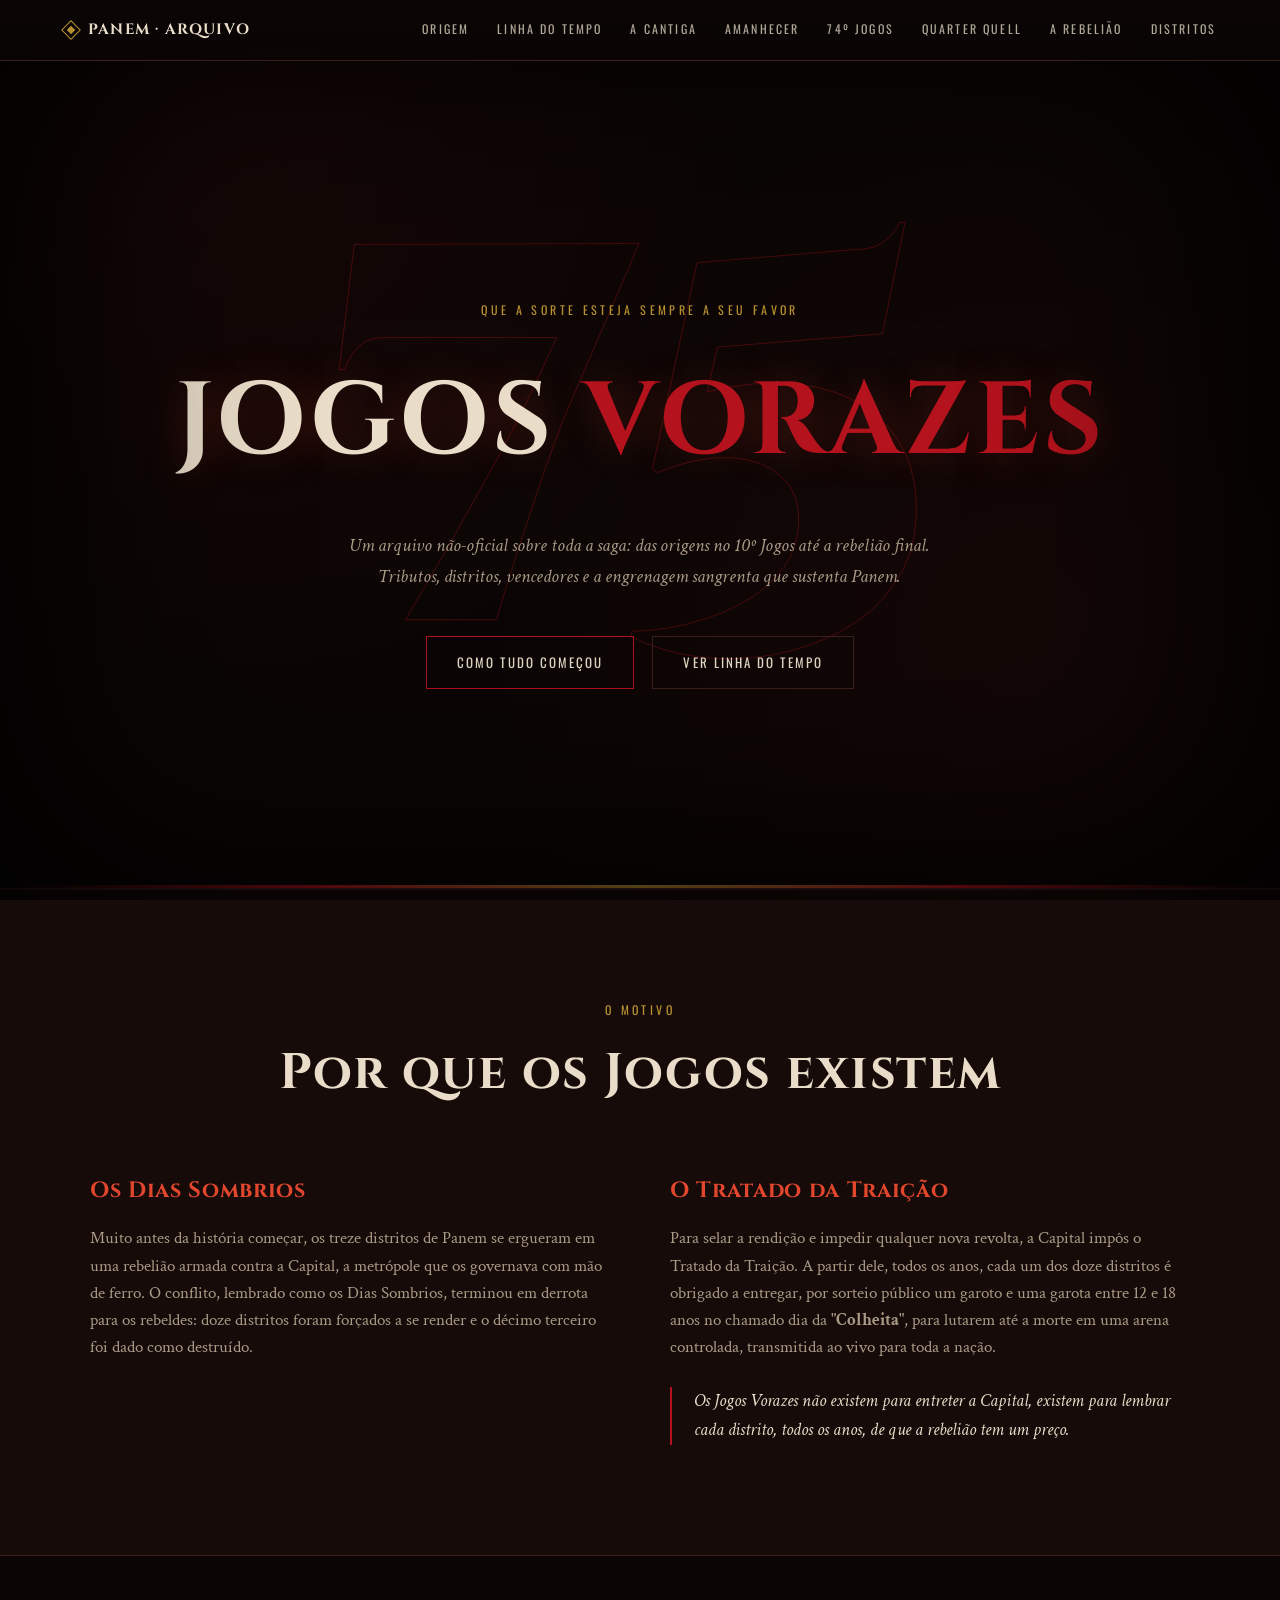
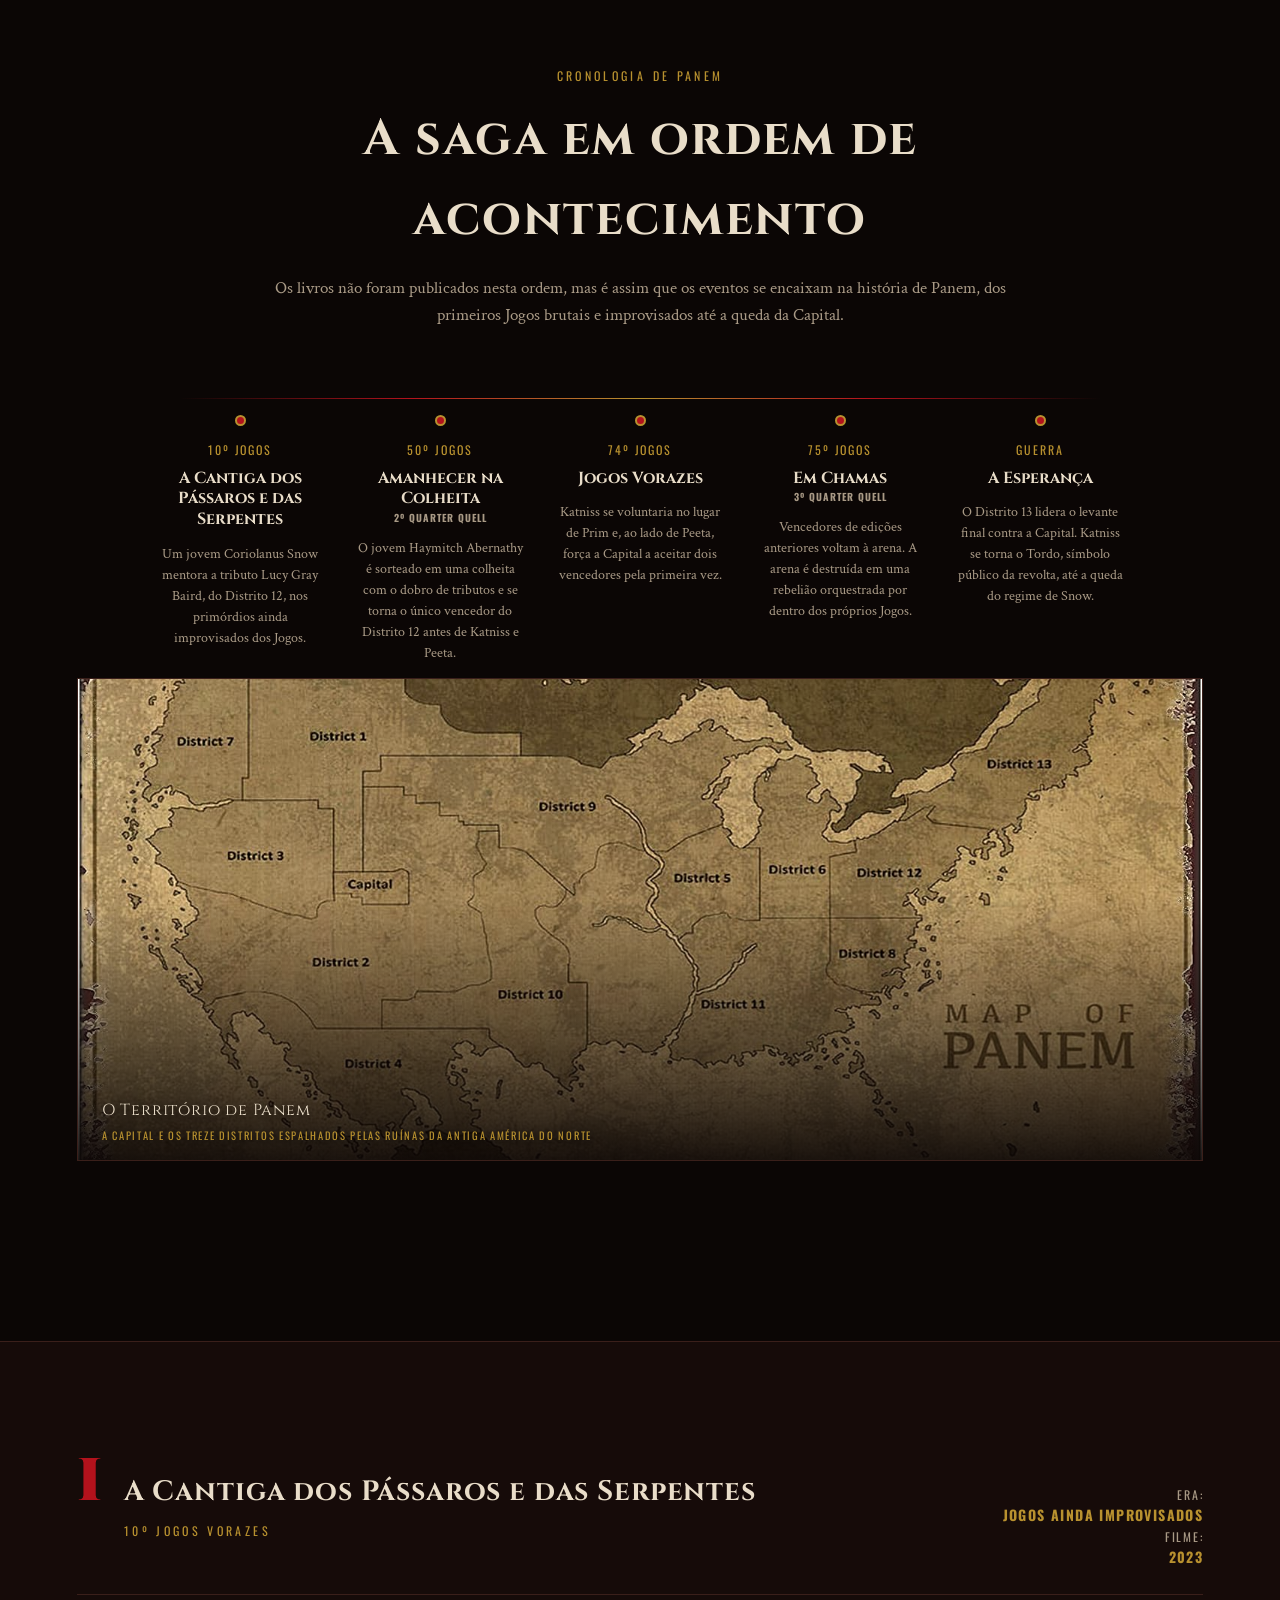
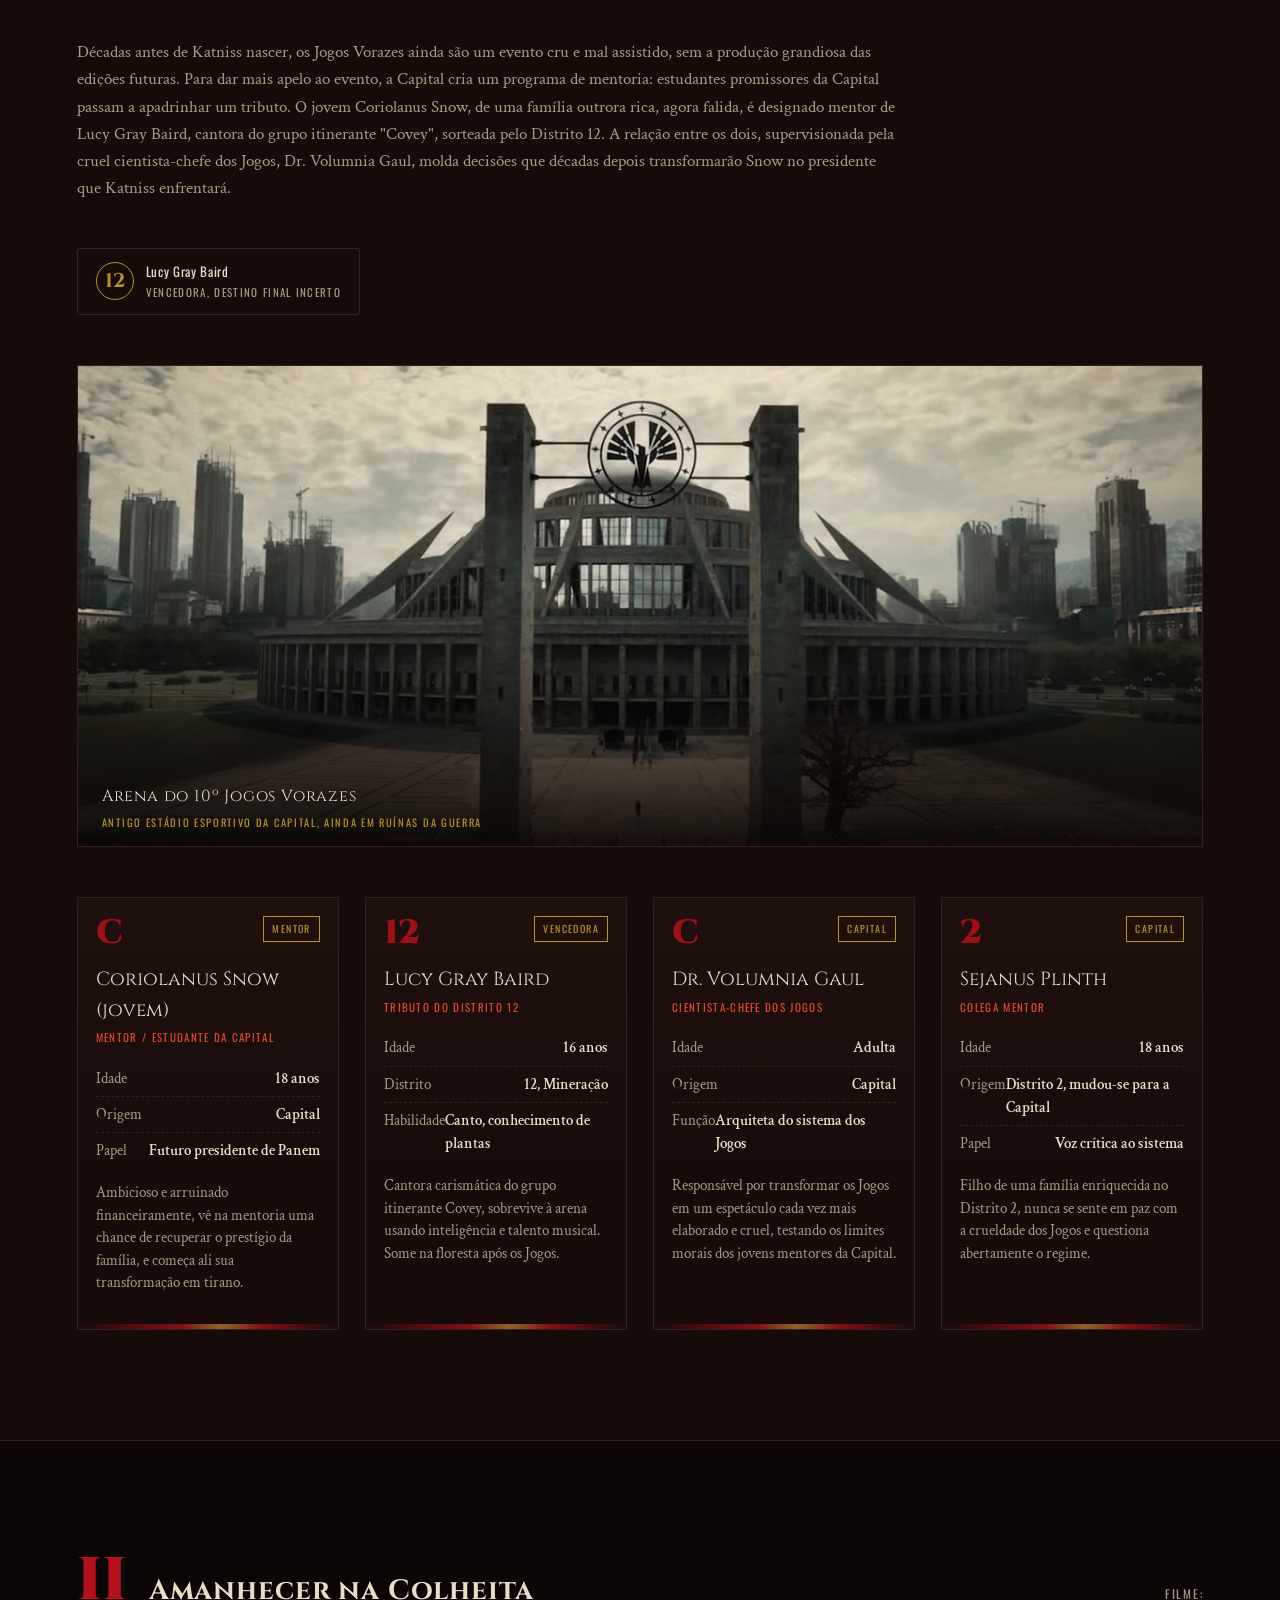
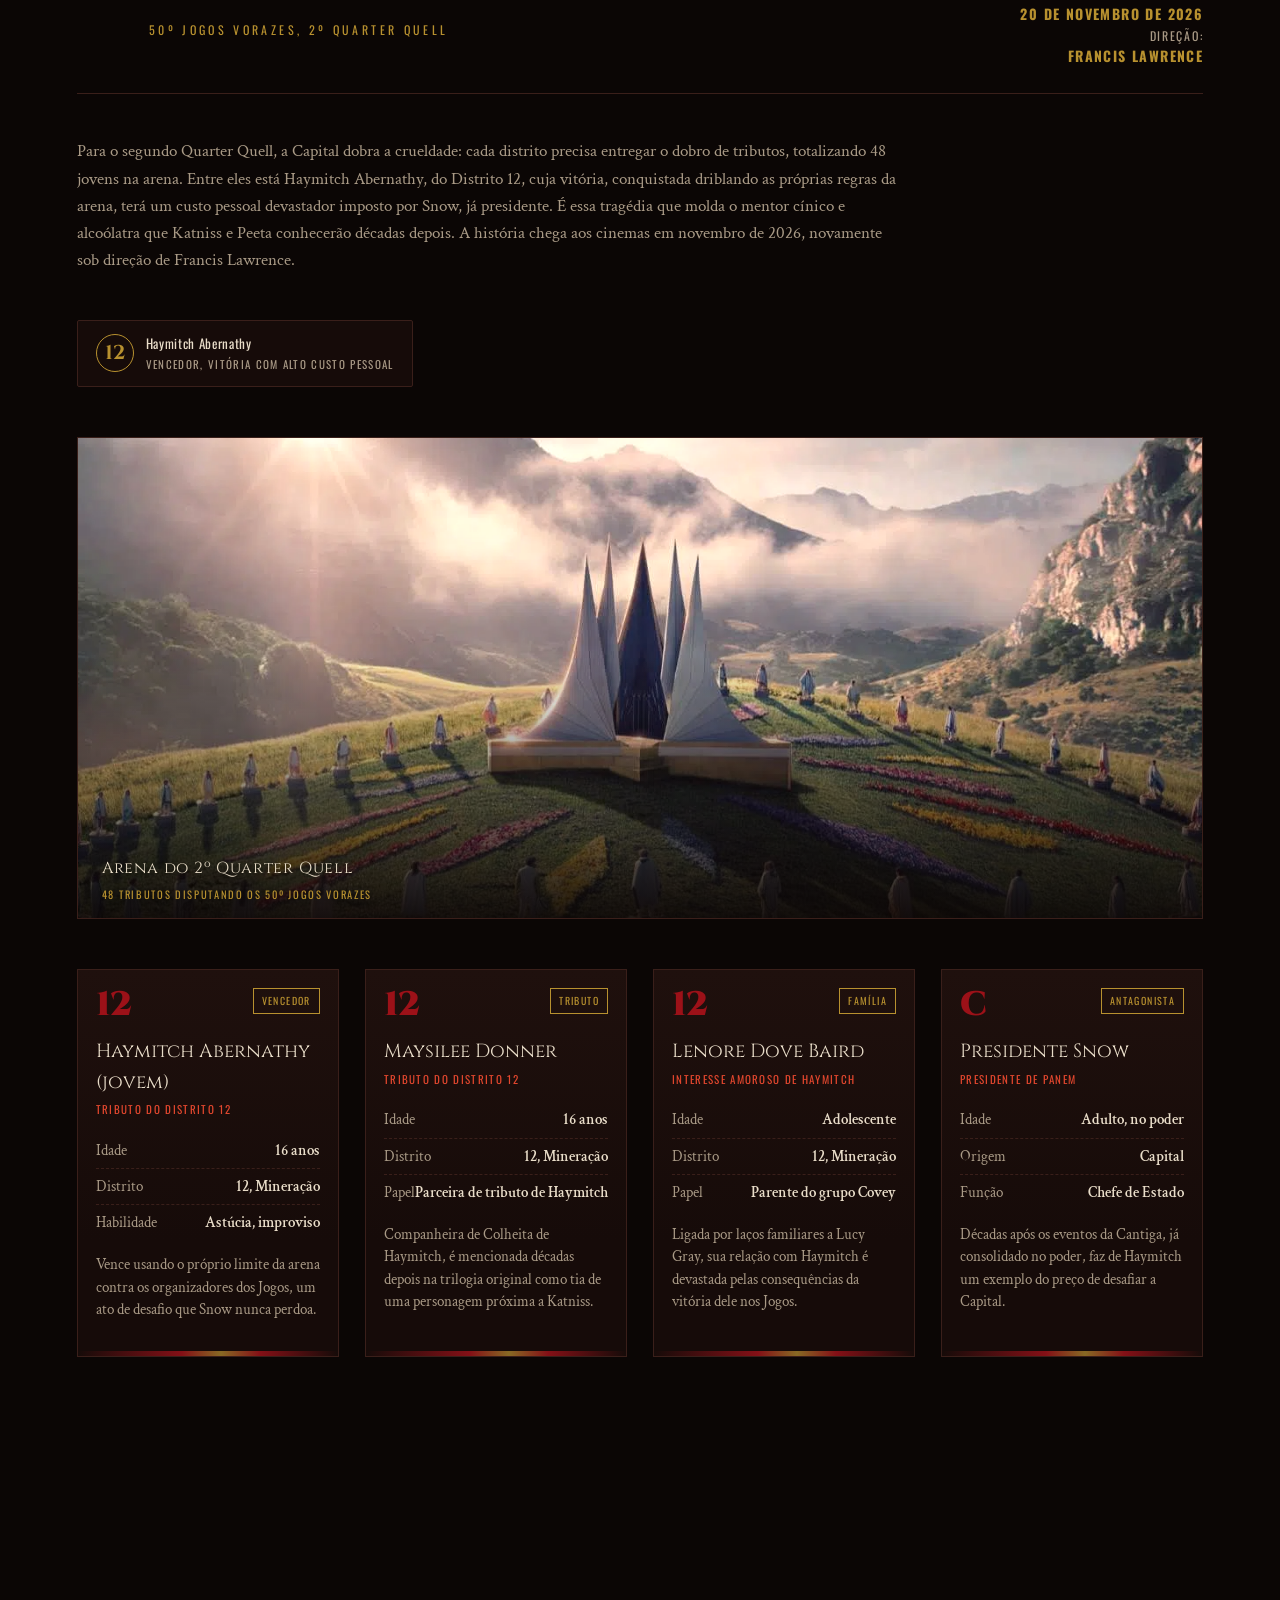
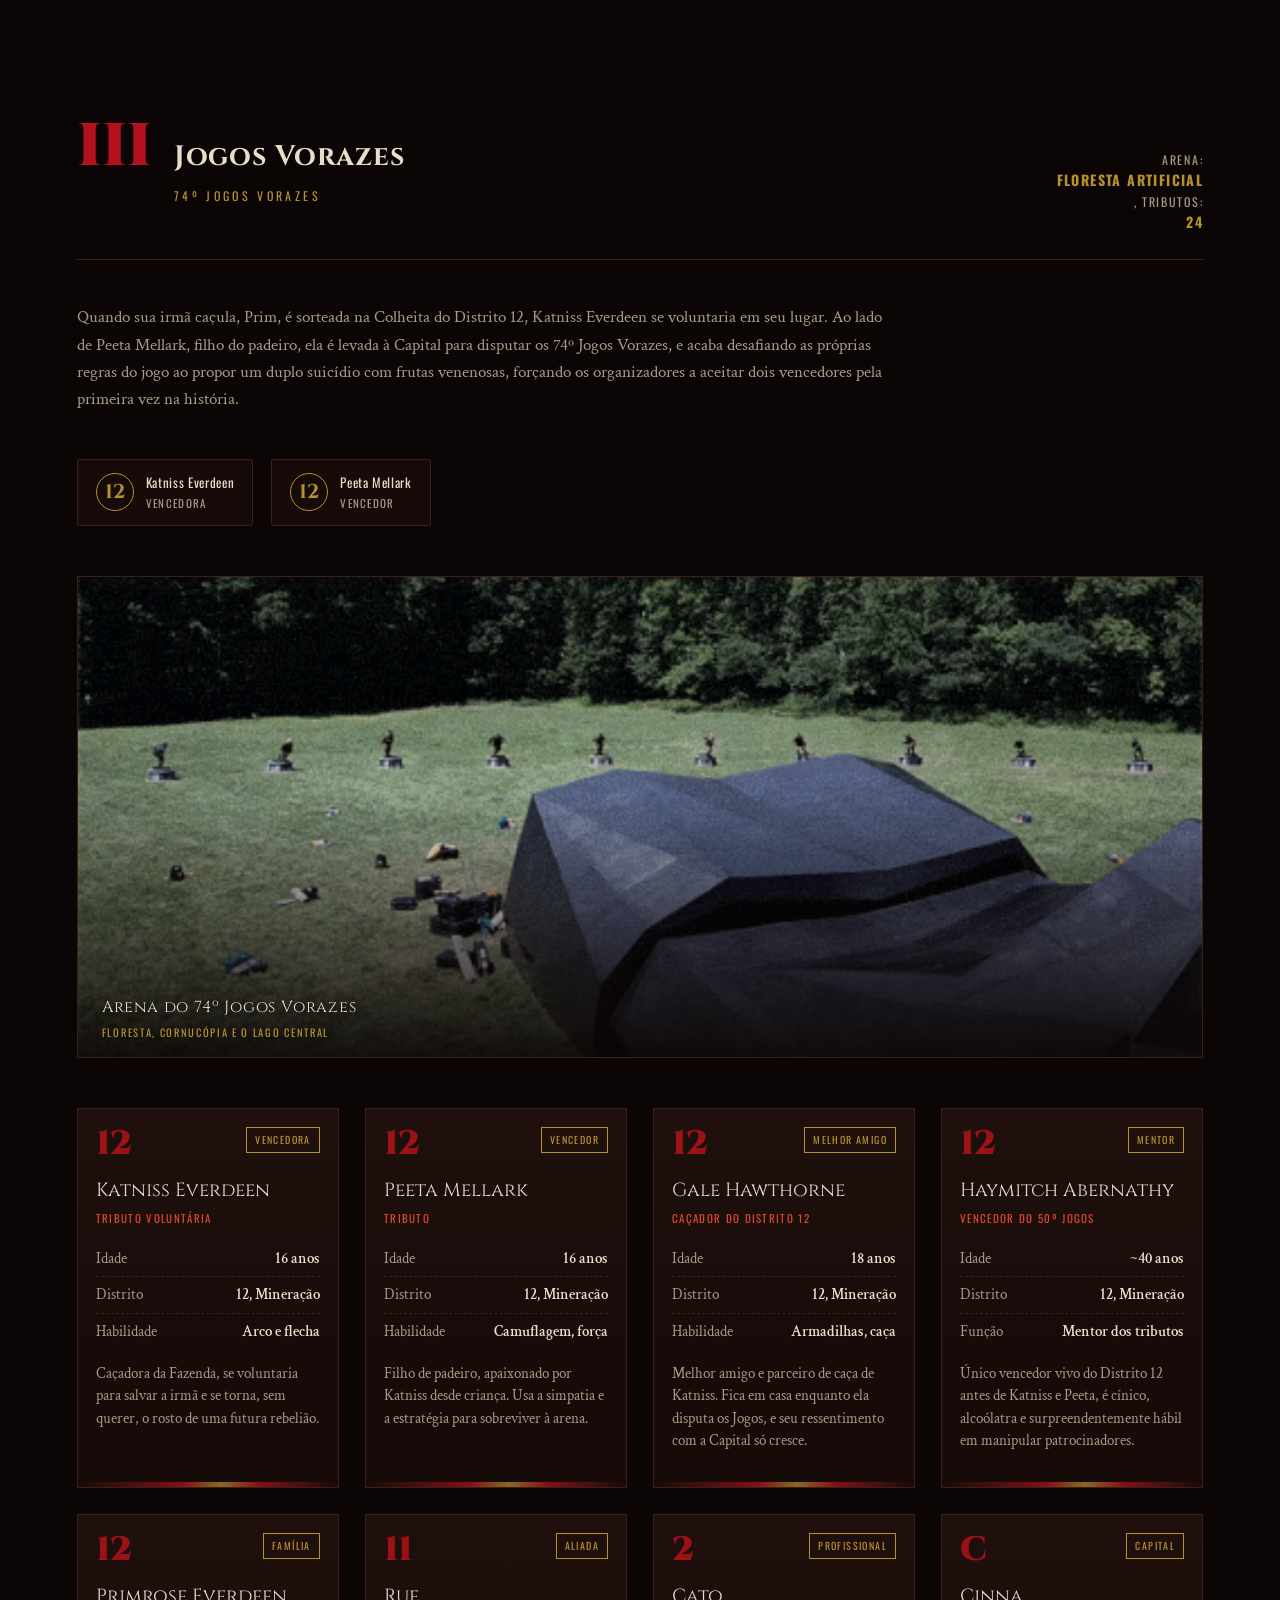
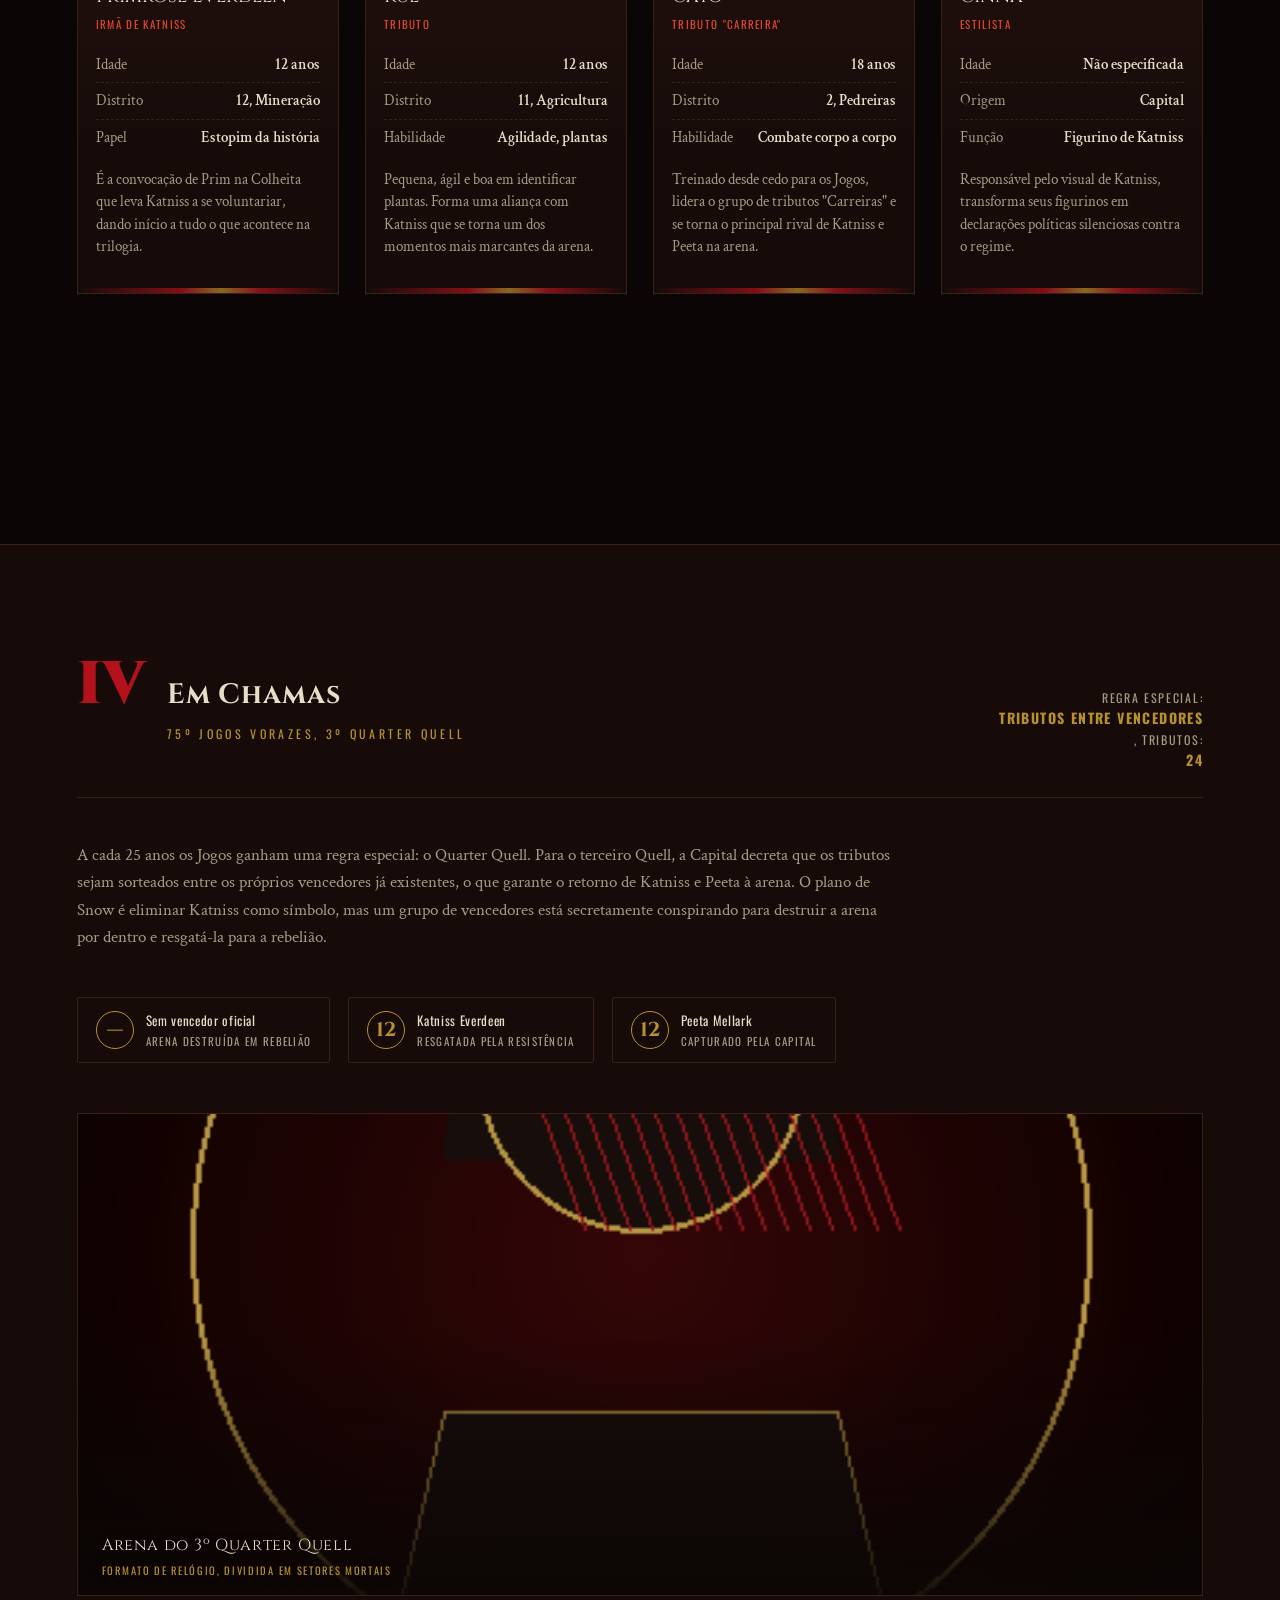
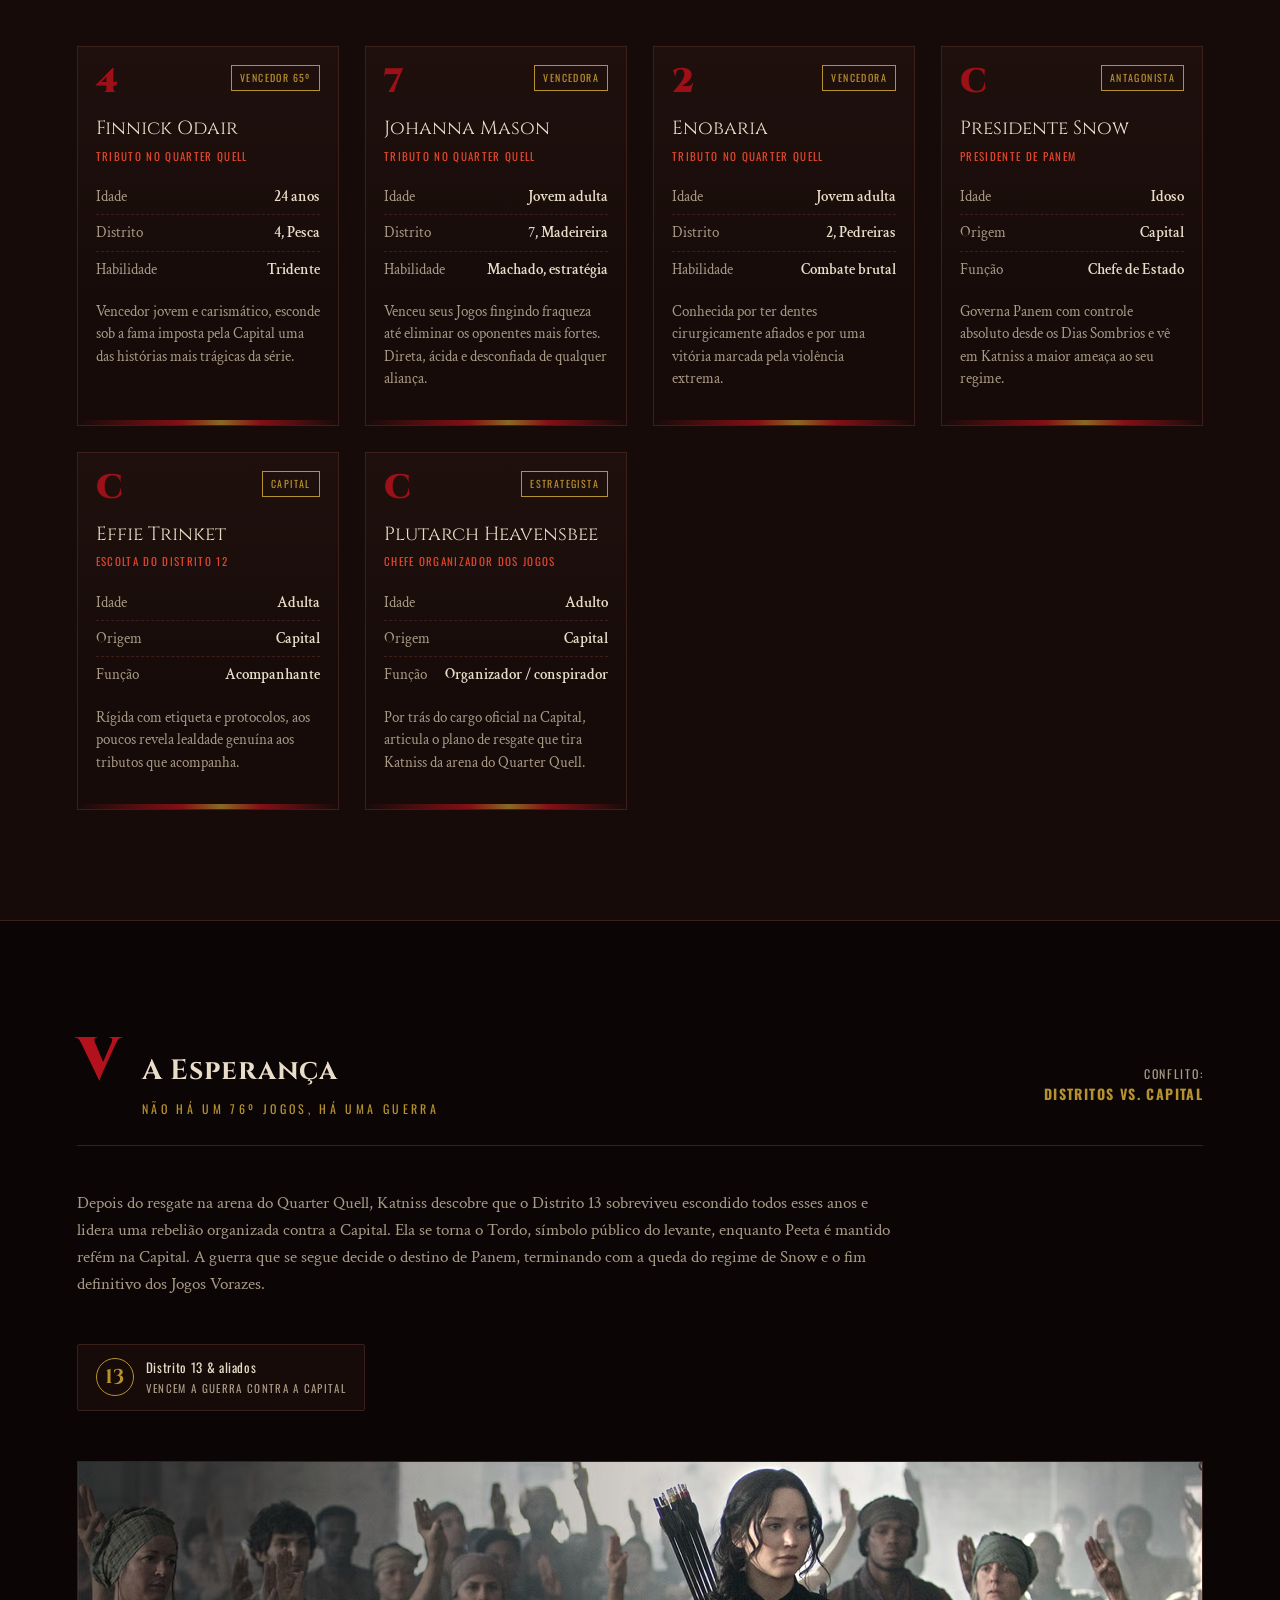
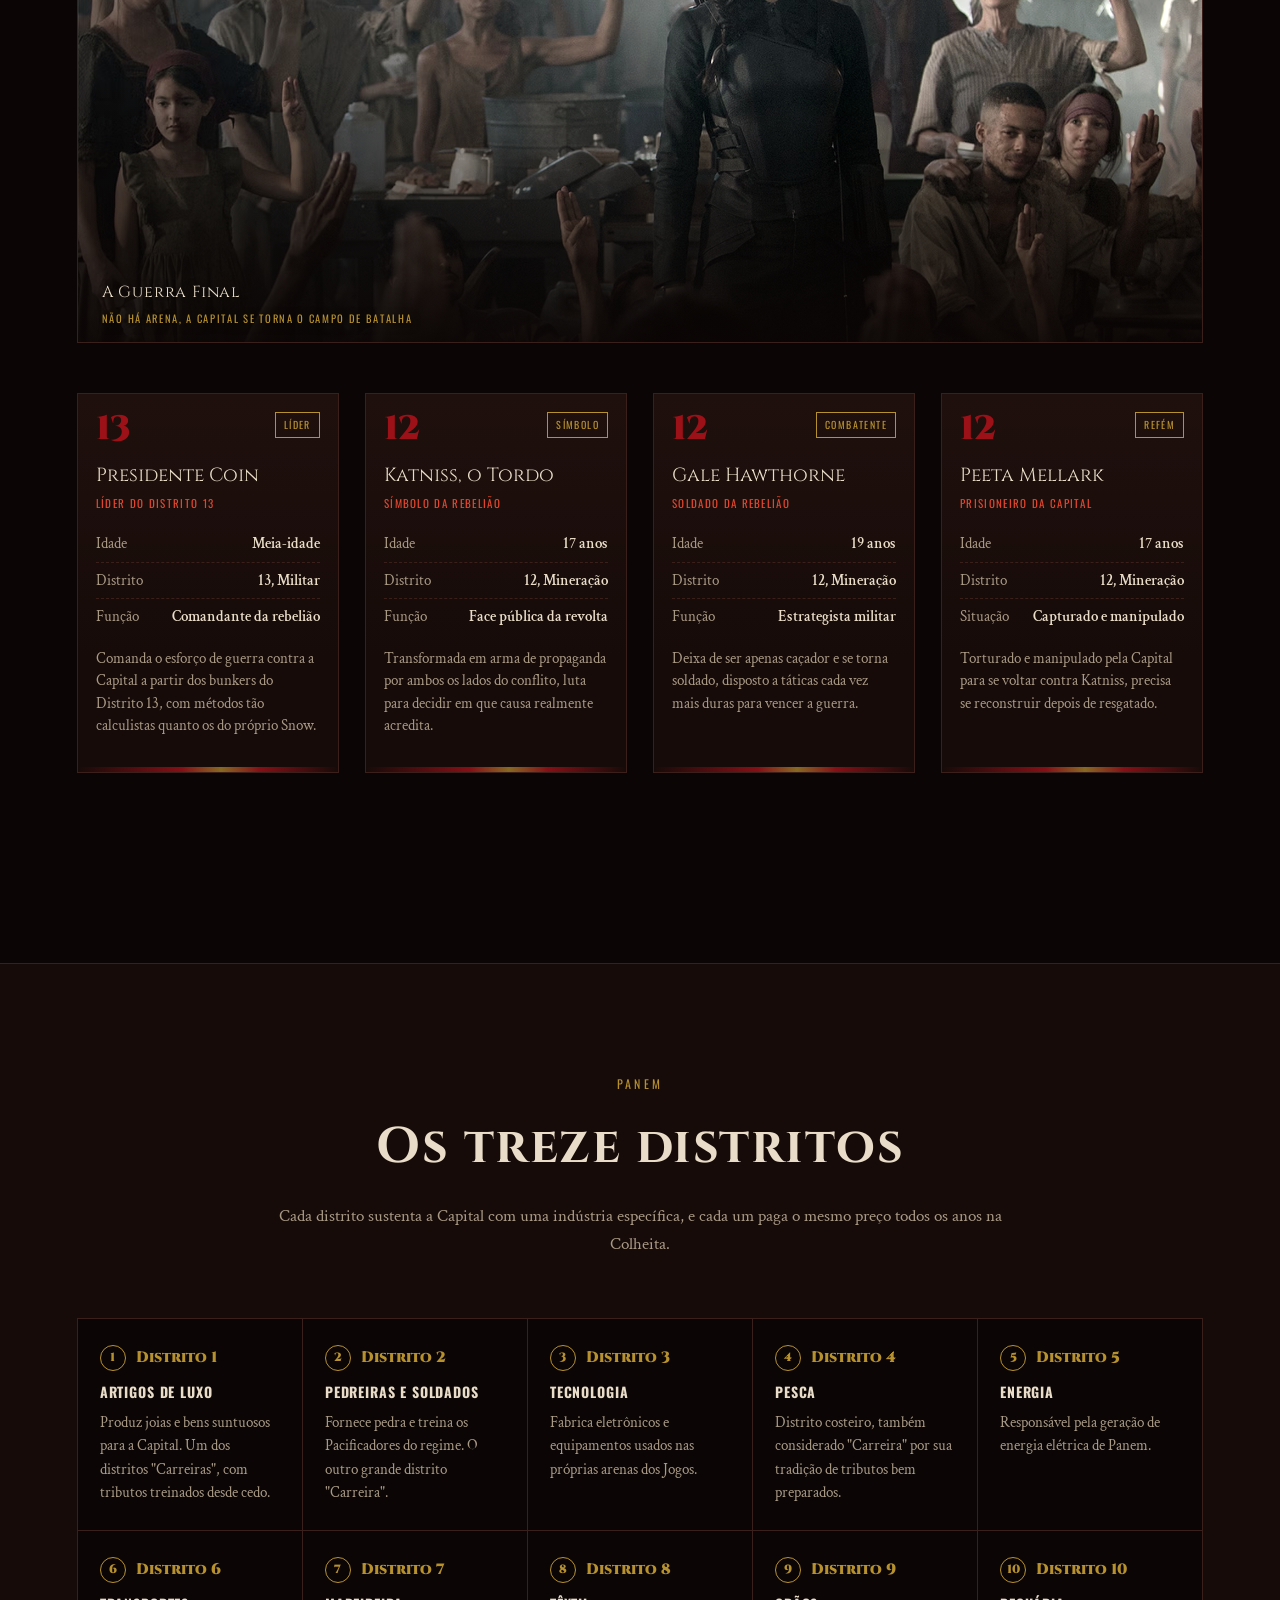
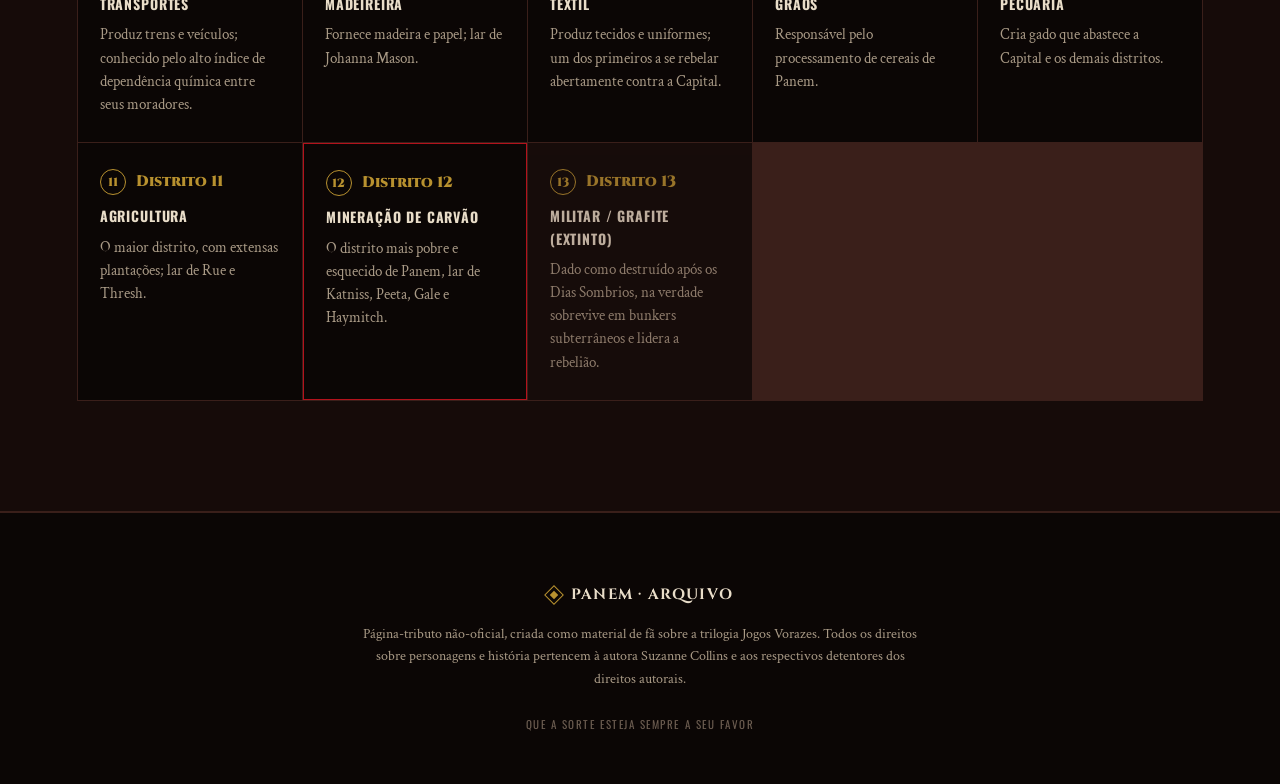
==== index.html @ 1f3b8eb6 "Rename jogos-vorazes.html to index.html" ====
<!DOCTYPE html>
<html lang="pt-BR">
<head>
<meta charset="UTF-8">
<meta name="viewport" content="width=device-width, initial-scale=1.0">
<title>Panem Arquivo dos Jogos Vorazes</title>
<link rel="preconnect" href="https://fonts.googleapis.com">
<link href="https://fonts.googleapis.com/css2?family=Cinzel:wght@500;600;700;900&family=Crimson+Text:ital,wght@0,400;0,600;1,400&family=Oswald:wght@400;500;600&display=swap" rel="stylesheet">
<link rel="stylesheet" href="style.css">
</head>
<body>

<div class="grain"></div>
<div class="vignette"></div>

<!-- Menu de Navegação -->
<nav>
  <div class="brand"><span class="mark"></span> PANEM · ARQUIVO</div>
  <div class="links">
    <a href="#origem">Origem</a>
    <a href="#linha-tempo">Linha do tempo</a>
    <a href="#cantiga">A Cantiga</a>
    <a href="#amanhecer">Amanhecer</a>
    <a href="#jogo1">74º Jogos</a>
    <a href="#jogo2">Quarter Quell</a>
    <a href="#jogo3">A Rebelião</a>
    <a href="#distritos">Distritos</a>
  </div>
</nav>

<!-- Hero Section -->
<header class="hero">
  <div class="hero-num">75</div>
  <div class="content">
    <div class="eyebrow">Que a sorte esteja sempre a seu favor</div>
    <h1>JOGOS <span>VORAZES</span></h1>
    <p class="hero-sub">Um arquivo não-oficial sobre toda a saga: das origens no 10º Jogos até a
      rebelião final. Tributos, distritos, vencedores e a engrenagem sangrenta que sustenta Panem.</p>
    <div class="hero-cta">
      <a href="#origem" class="btn">Como tudo começou</a>
      <a href="#linha-tempo" class="btn ghost">Ver linha do tempo</a>
    </div>
  </div>
  <div class="flame-line"></div>
</header>

<!-- Seção: Origem -->
<section class="origin" id="origem">
  <div class="section-head">
    <div class="eyebrow">O motivo</div>
    <h2>Por que os Jogos existem</h2>
  </div>
  <div class="origin-grid">
    <div>
      <h3>Os Dias Sombrios</h3>
      <p>Muito antes da história começar, os treze distritos de Panem se ergueram em uma rebelião armada
        contra a Capital, a metrópole que os governava com mão de ferro. O conflito, lembrado como os
        Dias Sombrios, terminou em derrota para os rebeldes: doze distritos foram forçados a se render
        e o décimo terceiro foi dado como destruído.</p>
    </div>
    <div>
      <h3>O Tratado da Traição</h3>
      <p>Para selar a rendição e impedir qualquer nova revolta, a Capital impôs o Tratado da Traição.
        A partir dele, todos os anos, cada um dos doze distritos é obrigado a entregar,
        por sorteio público um garoto e uma garota entre 12 e 18 anos no chamado dia da <b>"Colheita"</b>, para lutarem até
        a morte em uma arena controlada, transmitida ao vivo para toda a nação.</p>
      <div class="origin-quote">Os Jogos Vorazes não existem para entreter a Capital, existem para
        lembrar cada distrito, todos os anos, de que a rebelião tem um preço.</div>
    </div>
  </div>
</section>

<!-- Seção: Linha do Tempo -->
<section id="linha-tempo">
  <div class="section-head">
    <div class="eyebrow">Cronologia de Panem</div>
    <h2>A saga em ordem de acontecimento</h2>
    <p>Os livros não foram publicados nesta ordem, mas é assim que os eventos se encaixam na
      história de Panem, dos primeiros Jogos brutais e improvisados até a queda da Capital.</p>
  </div>

  <div class="timeline">
    <div class="tl-item">
      <div class="tl-dot"></div>
      <div class="tl-year">10º Jogos</div>
      <h4>A Cantiga dos Pássaros e das Serpentes</h4>
      <p>Um jovem Coriolanus Snow mentora a tributo Lucy Gray Baird, do Distrito 12, nos primórdios
        ainda improvisados dos Jogos.</p>
    </div>
    <div class="tl-item">
      <div class="tl-dot"></div>
      <div class="tl-year">50º Jogos</div>
      <h4>Amanhecer na Colheita <span class="tl-tag">2º Quarter Quell</span></h4>
      <p>O jovem Haymitch Abernathy é sorteado em uma colheita com o dobro de tributos e se torna o
        único vencedor do Distrito 12 antes de Katniss e Peeta.</p>
    </div>
    <div class="tl-item">
      <div class="tl-dot"></div>
      <div class="tl-year">74º Jogos</div>
      <h4>Jogos Vorazes</h4>
      <p>Katniss se voluntaria no lugar de Prim e, ao lado de Peeta, força a Capital a aceitar
        dois vencedores pela primeira vez.</p>
    </div>
    <div class="tl-item">
      <div class="tl-dot"></div>
      <div class="tl-year">75º Jogos</div>
      <h4>Em Chamas <span class="tl-tag">3º Quarter Quell</span></h4>
      <p>Vencedores de edições anteriores voltam à arena. A arena é destruída em uma rebelião
        orquestrada por dentro dos próprios Jogos.</p>
    </div>
    <div class="tl-item">
      <div class="tl-dot"></div>
      <div class="tl-year">Guerra</div>
      <h4>A Esperança</h4>
      <p>O Distrito 13 lidera o levante final contra a Capital. Katniss se torna o Tordo, símbolo
        público da revolta, até a queda do regime de Snow.</p>
    </div>
  </div>

  <div class="game-block" style="margin-bottom: 70px;">
    <div class="arena-photo" style="margin-bottom: 0;">
      <img src="src/image/mapa.jpg" alt="Mapa de Panem" loading="lazy"
           onerror="this.onerror=null;this.src='src/image/placeholder.png';">
      <div class="arena-caption">O Território de Panem<small>A Capital e os treze distritos espalhados pelas ruínas da antiga América do Norte</small></div>
    </div>
  </div>
</section>

<!-- Seção: A Cantiga dos Pássaros e das Serpentes -->
<section id="cantiga" style="background:var(--bg-panel);border-top:1px solid var(--line);border-bottom:1px solid var(--line);">
  <div class="game-block" style="margin-bottom:0;">
    <div class="game-head">
      <div class="game-roman">I</div>
      <div class="game-titles">
        <h3>A Cantiga dos Pássaros e das Serpentes</h3>
        <div class="eyebrow">10º Jogos Vorazes</div>
      </div>
      <div class="game-meta">Era: <strong>Jogos ainda improvisados</strong> Filme: <strong>2023</strong></div>
    </div>
    <p class="game-summary">Décadas antes de Katniss nascer, os Jogos Vorazes ainda são um evento
      cru e mal assistido, sem a produção grandiosa das edições futuras. Para dar mais apelo ao
      evento, a Capital cria um programa de mentoria: estudantes promissores da Capital passam a
      apadrinhar um tributo. O jovem Coriolanus Snow, de uma família outrora rica, agora falida,
      é designado mentor de Lucy Gray Baird, cantora do grupo itinerante "Covey", sorteada pelo
      Distrito 12. A relação entre os dois, supervisionada pela cruel cientista-chefe dos Jogos,
      Dr. Volumnia Gaul, molda decisões que décadas depois transformarão Snow no presidente que
      Katniss enfrentará.</p>

    <div class="winner-strip">
      <div class="winner-chip"><div class="dnum">12</div><div class="wname">Lucy Gray Baird<small>Vencedora, destino final incerto</small></div></div>
    </div>

    <div class="arena-photo">
      <img src="src/image/arena_improvisada.jpg" alt="Arena do 10º Jogos Vorazes" loading="lazy"
           onerror="this.onerror=null;this.src='src/image/placeholder.png';">
      <div class="arena-caption">Arena do 10º Jogos Vorazes<small>Antigo estádio esportivo da Capital, ainda em ruínas da guerra</small></div>
    </div>

    <div class="card-grid">
      <article class="rcard" data-char="snow-jovem">
        <div class="rcard-top"><div class="rcard-district">C</div><div class="rcard-status">Mentor</div></div>
        <div class="rcard-portrait">
          <img src="src/image/CoriolanusSnow-Jovem.webp" alt="Coriolanus Snow (jovem)" loading="lazy"
               onerror="this.onerror=null;this.src='src/image/placeholder.png';">
          <div class="p-caption">Coriolanus Snow<small>Mentor de Lucy Gray</small></div>
        </div>
        <div class="rcard-body">
          <div class="rcard-name">Coriolanus Snow (jovem)</div>
          <div class="rcard-role">Mentor / estudante da Capital</div>
          <ul class="rcard-facts">
            <li>Idade <b>18 anos</b></li>
            <li>Origem <b>Capital</b></li>
            <li>Papel <b>Futuro presidente de Panem</b></li>
          </ul>
          <p class="rcard-desc">Ambicioso e arruinado financeiramente, vê na mentoria uma chance de
            recuperar o prestígio da família, e começa ali sua transformação em tirano.</p>
        </div>
        <div class="rcard-burn"></div>
      </article>

      <article class="rcard" data-char="lucygray">
        <div class="rcard-top"><div class="rcard-district">12</div><div class="rcard-status">Vencedora</div></div>
        <div class="rcard-portrait">
          <img src="src/image/LucyGray.webp" alt="Lucy Gray Baird" loading="lazy"
               onerror="this.onerror=null;this.src='src/image/placeholder.png';">
          <div class="p-caption">Lucy Gray Baird<small>Vencedora do 10º Jogos</small></div>
        </div>
        <div class="rcard-body">
          <div class="rcard-name">Lucy Gray Baird</div>
          <div class="rcard-role">Tributo do Distrito 12</div>
          <ul class="rcard-facts">
            <li>Idade <b>16 anos</b></li>
            <li>Distrito <b>12, Mineração</b></li>
            <li>Habilidade <b>Canto, conhecimento de plantas</b></li>
          </ul>
          <p class="rcard-desc">Cantora carismática do grupo itinerante Covey, sobrevive à arena
            usando inteligência e talento musical. Some na floresta após os Jogos.</p>
        </div>
        <div class="rcard-burn"></div>
      </article>

      <article class="rcard" data-char="gaul">
        <div class="rcard-top"><div class="rcard-district">C</div><div class="rcard-status">Capital</div></div>
        <div class="rcard-portrait">
          <img src="src/image/VolumniaGaul.webp" alt="Dr. Volumnia Gaul" loading="lazy"
               onerror="this.onerror=null;this.src='src/image/placeholder.png';">
          <div class="p-caption">Dr. Volumnia Gaul<small>Criadora dos Jogos</small></div>
        </div>
        <div class="rcard-body">
          <div class="rcard-name">Dr. Volumnia Gaul</div>
          <div class="rcard-role">Cientista-chefe dos Jogos</div>
          <ul class="rcard-facts">
            <li>Idade <b>Adulta</b></li>
            <li>Origem <b>Capital</b></li>
            <li>Função <b>Arquiteta do sistema dos Jogos</b></li>
          </ul>
          <p class="rcard-desc">Responsável por transformar os Jogos em um espetáculo cada vez mais
            elaborado e cruel, testando os limites morais dos jovens mentores da Capital.</p>
        </div>
        <div class="rcard-burn"></div>
      </article>

      <article class="rcard" data-char="sejanus">
        <div class="rcard-top"><div class="rcard-district">2</div><div class="rcard-status">Capital</div></div>
        <div class="rcard-portrait">
          <img src="src/image/SejanusPlinth.webp" alt="Sejanus Plinth" loading="lazy"
               onerror="this.onerror=null;this.src='src/image/placeholder.png';">
          <div class="p-caption">Sejanus Plinth<small>Colega de Snow</small></div>
        </div>
        <div class="rcard-body">
          <div class="rcard-name">Sejanus Plinth</div>
          <div class="rcard-role">Colega mentor</div>
          <ul class="rcard-facts">
            <li>Idade <b>18 anos</b></li>
            <li>Origem <b>Distrito 2, mudou-se para a Capital</b></li>
            <li>Papel <b>Voz crítica ao sistema</b></li>
          </ul>
          <p class="rcard-desc">Filho de uma família enriquecida no Distrito 2, nunca se sente em
            paz com a crueldade dos Jogos e questiona abertamente o regime.</p>
        </div>
        <div class="rcard-burn"></div>
      </article>
    </div>
  </div>
</section>

<!-- Seção: Amanhecer na Colheita -->
<section id="amanhecer">
  <div class="game-block">
    <div class="game-head">
      <div class="game-roman">II</div>
      <div class="game-titles">
        <h3>Amanhecer na Colheita</h3>
        <div class="eyebrow">50º Jogos Vorazes, 2º Quarter Quell</div>
      </div>
      <div class="game-meta">Filme: <strong>20 de novembro de 2026</strong> Direção: <strong>Francis Lawrence</strong></div>
    </div>
    <p class="game-summary">Para o segundo Quarter Quell, a Capital dobra a crueldade: cada
      distrito precisa entregar o dobro de tributos, totalizando 48 jovens na arena. Entre eles está
      Haymitch Abernathy, do Distrito 12, cuja vitória, conquistada driblando as próprias regras da
      arena, terá um custo pessoal devastador imposto por Snow, já presidente. É essa tragédia que
      molda o mentor cínico e alcoólatra que Katniss e Peeta conhecerão décadas depois. A história
      chega aos cinemas em novembro de 2026, novamente sob direção de Francis Lawrence.</p>

    <div class="winner-strip">
      <div class="winner-chip"><div class="dnum">12</div><div class="wname">Haymitch Abernathy<small>Vencedor, vitória com alto custo pessoal</small></div></div>
    </div>

    <div class="arena-photo">
      <img src="src/image/jogos-vorazes-3.jpg.webp" alt="Arena do 2º Quarter Quell" loading="lazy"
           onerror="this.onerror=null;this.src='src/image/placeholder.png';">
      <div class="arena-caption">Arena do 2º Quarter Quell<small>48 tributos disputando os 50º Jogos Vorazes</small></div>
    </div>

    <div class="card-grid">
      <article class="rcard" data-char="haymitch-jovem">
        <div class="rcard-top"><div class="rcard-district">12</div><div class="rcard-status">Vencedor</div></div>
        <div class="rcard-portrait">
          <img src="src/image/haymitch.jpg" alt="2º Quarter Quell (jovem)" loading="lazy"
               onerror="this.onerror=null;this.src='src/image/placeholder.png';">
          <div class="p-caption">Haymitch Abernathy<small>Vencedor do 50º Jogos</small></div>
        </div>
        <div class="rcard-body">
          <div class="rcard-name">Haymitch Abernathy (jovem)</div>
          <div class="rcard-role">Tributo do Distrito 12</div>
          <ul class="rcard-facts">
            <li>Idade <b>16 anos</b></li>
            <li>Distrito <b>12, Mineração</b></li>
            <li>Habilidade <b>Astúcia, improviso</b></li>
          </ul>
          <p class="rcard-desc">Vence usando o próprio limite da arena contra os organizadores dos
            Jogos, um ato de desafio que Snow nunca perdoa.</p>
        </div>
        <div class="rcard-burn"></div>
      </article>

      <article class="rcard" data-char="maysilee">
        <div class="rcard-top"><div class="rcard-district">12</div><div class="rcard-status">Tributo</div></div>
        <div class="rcard-portrait">
          <img src="src/image/maysilee_donner.jpg" alt="Maysilee Donner" loading="lazy"
               onerror="this.onerror=null;this.src='src/image/placeholder.png';">
          <div class="p-caption">Maysilee Donner<small>Parceira de distrito</small></div>
        </div>
        <div class="rcard-body">
          <div class="rcard-name">Maysilee Donner</div>
          <div class="rcard-role">Tributo do Distrito 12</div>
          <ul class="rcard-facts">
            <li>Idade <b>16 anos</b></li>
            <li>Distrito <b>12, Mineração</b></li>
            <li>Papel <b>Parceira de tributo de Haymitch</b></li>
          </ul>
          <p class="rcard-desc">Companheira de Colheita de Haymitch, é mencionada décadas depois na
            trilogia original como tia de uma personagem próxima a Katniss.</p>
        </div>
        <div class="rcard-burn"></div>
      </article>

      <article class="rcard" data-char="lenoredove">
        <div class="rcard-top"><div class="rcard-district">12</div><div class="rcard-status">Família</div></div>
        <div class="rcard-portrait">
          <img src="src/image/Lenore_Dove.webp" alt="Lenore Dove Baird" loading="lazy"
               onerror="this.onerror=null;this.src='src/image/placeholder.png';">
          <div class="p-caption">Lenore Dove Baird<small>Amor de Haymitch</small></div>
        </div>
        <div class="rcard-body">
          <div class="rcard-name">Lenore Dove Baird</div>
          <div class="rcard-role">Interesse amoroso de Haymitch</div>
          <ul class="rcard-facts">
            <li>Idade <b>Adolescente</b></li>
            <li>Distrito <b>12, Mineração</b></li>
            <li>Papel <b>Parente do grupo Covey</b></li>
          </ul>
          <p class="rcard-desc">Ligada por laços familiares a Lucy Gray, sua relação com Haymitch é
            devastada pelas consequências da vitória dele nos Jogos.</p>
        </div>
        <div class="rcard-burn"></div>
      </article>

      <article class="rcard" data-char="snow-amanhecer">
        <div class="rcard-top"><div class="rcard-district">C</div><div class="rcard-status">Antagonista</div></div>
        <div class="rcard-portrait">
          <img src="src/image/snow_amanhecer.jpg" alt="Presidente Snow" loading="lazy"
               onerror="this.onerror=null;this.src='src/image/placeholder.png';">
          <div class="p-caption">Presidente Snow<small>Já no poder</small></div>
        </div>
        <div class="rcard-body">
          <div class="rcard-name">Presidente Snow</div>
          <div class="rcard-role">Presidente de Panem</div>
          <ul class="rcard-facts">
            <li>Idade <b>Adulto, no poder</b></li>
            <li>Origem <b>Capital</b></li>
            <li>Função <b>Chefe de Estado</b></li>
          </ul>
          <p class="rcard-desc">Décadas após os eventos da Cantiga, já consolidado no poder, faz de
            Haymitch um exemplo do preço de desafiar a Capital.</p>
        </div>
        <div class="rcard-burn"></div>
      </article>
    </div>
  </div>
</section>

<!-- Seção: 74º Jogos Vorazes -->
<section id="jogo1">
  <div class="game-block">
    <div class="game-head">
      <div class="game-roman">III</div>
      <div class="game-titles">
        <h3>Jogos Vorazes</h3>
        <div class="eyebrow">74º Jogos Vorazes</div>
      </div>
      <div class="game-meta">Arena: <strong>Floresta artificial</strong>, Tributos: <strong>24</strong></div>
    </div>
    <p class="game-summary">Quando sua irmã caçula, Prim, é sorteada na Colheita do Distrito 12,
      Katniss Everdeen se voluntaria em seu lugar. Ao lado de Peeta Mellark, filho do padeiro, ela é
      levada à Capital para disputar os 74º Jogos Vorazes, e acaba desafiando as próprias regras
      do jogo ao propor um duplo suicídio com frutas venenosas, forçando os organizadores a aceitar
      dois vencedores pela primeira vez na história.</p>

    <div class="winner-strip">
      <div class="winner-chip"><div class="dnum">12</div><div class="wname">Katniss Everdeen<small>Vencedora</small></div></div>
      <div class="winner-chip"><div class="dnum">12</div><div class="wname">Peeta Mellark<small>Vencedor</small></div></div>
    </div>

    <div class="arena-photo">
      <img src="src/image/arena1.gif" alt="Arena do 74º Jogos Vorazes" loading="lazy"
           onerror="this.onerror=null;this.src='src/image/placeholder.png';">
      <div class="arena-caption">Arena do 74º Jogos Vorazes<small>Floresta, cornucópia e o lago central</small></div>
    </div>

    <div class="card-grid">
      <article class="rcard" data-char="katniss">
        <div class="rcard-top"><div class="rcard-district">12</div><div class="rcard-status">Vencedora</div></div>
        <div class="rcard-portrait">
          <img src="src/image/kat_nova.jpg" alt="Katniss Everdeen" loading="lazy"
               onerror="this.onerror=null;this.src='src/image/placeholder.png';">
          <div class="p-caption">Katniss Everdeen<small>Tributo voluntária</small></div>
        </div>
        <div class="rcard-body">
          <div class="rcard-name">Katniss Everdeen</div>
          <div class="rcard-role">Tributo voluntária</div>
          <ul class="rcard-facts">
            <li>Idade <b>16 anos</b></li>
            <li>Distrito <b>12, Mineração</b></li>
            <li>Habilidade <b>Arco e flecha</b></li>
          </ul>
          <p class="rcard-desc">Caçadora da Fazenda, se voluntaria para salvar a irmã e se torna,
            sem querer, o rosto de uma futura rebelião.</p>
        </div>
        <div class="rcard-burn"></div>
      </article>

      <article class="rcard" data-char="peeta1">
        <div class="rcard-top"><div class="rcard-district">12</div><div class="rcard-status">Vencedor</div></div>
        <div class="rcard-portrait">
          <img src="src/image/Peeta_Mellark.webp" alt="Peeta Mellark" loading="lazy"
               onerror="this.onerror=null;this.src='src/image/placeholder.png';">
          <div class="p-caption">Peeta Mellark<small>Tributo</small></div>
        </div>
        <div class="rcard-body">
          <div class="rcard-name">Peeta Mellark</div>
          <div class="rcard-role">Tributo</div>
          <ul class="rcard-facts">
            <li>Idade <b>16 anos</b></li>
            <li>Distrito <b>12, Mineração</b></li>
            <li>Habilidade <b>Camuflagem, força</b></li>
          </ul>
          <p class="rcard-desc">Filho de padeiro, apaixonado por Katniss desde criança. Usa a
            simpatia e a estratégia para sobreviver à arena.</p>
        </div>
        <div class="rcard-burn"></div>
      </article>

      <article class="rcard" data-char="gale1">
        <div class="rcard-top"><div class="rcard-district">12</div><div class="rcard-status">Melhor amigo</div></div>
        <div class="rcard-portrait">
          <img src="src/image/gale.webp" alt="Gale Hawthorne" loading="lazy"
               onerror="this.onerror=null;this.src='src/image/placeholder.png';">
          <div class="p-caption">Gale Hawthorne<small>Caçador do Distrito 12</small></div>
        </div>
        <div class="rcard-body">
          <div class="rcard-name">Gale Hawthorne</div>
          <div class="rcard-role">Caçador do Distrito 12</div>
          <ul class="rcard-facts">
            <li>Idade <b>18 anos</b></li>
            <li>Distrito <b>12, Mineração</b></li>
            <li>Habilidade <b>Armadilhas, caça</b></li>
          </ul>
          <p class="rcard-desc">Melhor amigo e parceiro de caça de Katniss. Fica em casa enquanto
            ela disputa os Jogos, e seu ressentimento com a Capital só cresce.</p>
        </div>
        <div class="rcard-burn"></div>
      </article>

      <article class="rcard" data-char="haymitch">
        <div class="rcard-top"><div class="rcard-district">12</div><div class="rcard-status">Mentor</div></div>
        <div class="rcard-portrait">
          <img src="src/image/Haymitch_atual.webp" alt="Haymitch Abernathy" loading="lazy"
               onerror="this.onerror=null;this.src='src/image/placeholder.png';">
          <div class="p-caption">Haymitch Abernathy<small>Vencedor do 50º Jogos</small></div>
        </div>
        <div class="rcard-body">
          <div class="rcard-name">Haymitch Abernathy</div>
          <div class="rcard-role">Vencedor do 50º Jogos</div>
          <ul class="rcard-facts">
            <li>Idade <b>~40 anos</b></li>
            <li>Distrito <b>12, Mineração</b></li>
            <li>Função <b>Mentor dos tributos</b></li>
          </ul>
          <p class="rcard-desc">Único vencedor vivo do Distrito 12 antes de Katniss e Peeta,
            é cínico, alcoólatra e surpreendentemente hábil em manipular patrocinadores.</p>
        </div>
        <div class="rcard-burn"></div>
      </article>

      <article class="rcard" data-char="prim">
        <div class="rcard-top"><div class="rcard-district">12</div><div class="rcard-status">Família</div></div>
        <div class="rcard-portrait">
          <img src="src/image/Primrose_Everdeen.webp" alt="Primrose Everdeen" loading="lazy"
               onerror="this.onerror=null;this.src='src/image/placeholder.png';">
          <div class="p-caption">Primrose Everdeen<small>Irmã de Katniss</small></div>
        </div>
        <div class="rcard-body">
          <div class="rcard-name">Primrose Everdeen</div>
          <div class="rcard-role">Irmã de Katniss</div>
          <ul class="rcard-facts">
            <li>Idade <b>12 anos</b></li>
            <li>Distrito <b>12, Mineração</b></li>
            <li>Papel <b>Estopim da história</b></li>
          </ul>
          <p class="rcard-desc">É a convocação de Prim na Colheita que leva Katniss a se voluntariar,
            dando início a tudo o que acontece na trilogia.</p>
        </div>
        <div class="rcard-burn"></div>
      </article>

      <article class="rcard" data-char="rue">
        <div class="rcard-top"><div class="rcard-district">11</div><div class="rcard-status">Aliada</div></div>
        <div class="rcard-portrait">
          <img src="src/image/rue.webp" alt="Rue" loading="lazy"
               onerror="this.onerror=null;this.src='src/image/placeholder.png';">
          <div class="p-caption">Rue<small>Tributo</small></div>
        </div>
        <div class="rcard-body">
          <div class="rcard-name">Rue</div>
          <div class="rcard-role">Tributo</div>
          <ul class="rcard-facts">
            <li>Idade <b>12 anos</b></li>
            <li>Distrito <b>11, Agricultura</b></li>
            <li>Habilidade <b>Agilidade, plantas</b></li>
          </ul>
          <p class="rcard-desc">Pequena, ágil e boa em identificar plantas. Forma uma aliança com
            Katniss que se torna um dos momentos mais marcantes da arena.</p>
        </div>
        <div class="rcard-burn"></div>
      </article>

      <article class="rcard" data-char="cato">
        <div class="rcard-top"><div class="rcard-district">2</div><div class="rcard-status">Profissional</div></div>
        <div class="rcard-portrait">
          <img src="src/image/cato.jpeg" alt="Cato" loading="lazy"
               onerror="this.onerror=null;this.src='src/image/placeholder.png';">
          <div class="p-caption">Cato<small>Tributo "Carreira"</small></div>
        </div>
        <div class="rcard-body">
          <div class="rcard-name">Cato</div>
          <div class="rcard-role">Tributo "Carreira"</div>
          <ul class="rcard-facts">
            <li>Idade <b>18 anos</b></li>
            <li>Distrito <b>2, Pedreiras</b></li>
            <li>Habilidade <b>Combate corpo a corpo</b></li>
          </ul>
          <p class="rcard-desc">Treinado desde cedo para os Jogos, lidera o grupo de tributos
            "Carreiras" e se torna o principal rival de Katniss e Peeta na arena.</p>
        </div>
        <div class="rcard-burn"></div>
      </article>

      <article class="rcard" data-char="cinna">
        <div class="rcard-top"><div class="rcard-district">C</div><div class="rcard-status">Capital</div></div>
        <div class="rcard-portrait">
          <img src="src/image/cinna.webp" alt="Cinna" loading="lazy"
               onerror="this.onerror=null;this.src='src/image/placeholder.png';">
          <div class="p-caption">Cinna<small>Estilista</small></div>
        </div>
        <div class="rcard-body">
          <div class="rcard-name">Cinna</div>
          <div class="rcard-role">Estilista</div>
          <ul class="rcard-facts">
            <li>Idade <b>Não especificada</b></li>
            <li>Origem <b>Capital</b></li>
            <li>Função <b>Figurino de Katniss</b></li>
          </ul>
          <p class="rcard-desc">Responsável pelo visual de Katniss, transforma seus figurinos em
            declarações políticas silenciosas contra o regime.</p>
        </div>
        <div class="rcard-burn"></div>
      </article>
    </div>
  </div>
</section>

<!-- Seção: Em Chamas -->
<section id="jogo2" style="background:var(--bg-panel);border-top:1px solid var(--line);border-bottom:1px solid var(--line);">
  <div class="game-block" style="margin-bottom:0;">
    <div class="game-head">
      <div class="game-roman">IV</div>
      <div class="game-titles">
        <h3>Em Chamas</h3>
        <div class="eyebrow">75º Jogos Vorazes, 3º Quarter Quell</div>
      </div>
      <div class="game-meta">Regra especial: <strong>tributos entre vencedores</strong>, Tributos: <strong>24</strong></div>
    </div>
    <p class="game-summary">A cada 25 anos os Jogos ganham uma regra especial: o Quarter Quell. Para o
      terceiro Quell, a Capital decreta que os tributos sejam sorteados entre os próprios vencedores
      já existentes, o que garante o retorno de Katniss e Peeta à arena. O plano de Snow é eliminar
      Katniss como símbolo, mas um grupo de vencedores está secretamente conspirando para destruir a
      arena por dentro e resgatá-la para a rebelião.</p>

    <div class="winner-strip">
      <div class="winner-chip"><div class="dnum">—</div><div class="wname">Sem vencedor oficial<small>Arena destruída em rebelião</small></div></div>
      <div class="winner-chip"><div class="dnum">12</div><div class="wname">Katniss Everdeen<small>Resgatada pela resistência</small></div></div>
      <div class="winner-chip"><div class="dnum">12</div><div class="wname">Peeta Mellark<small>Capturado pela Capital</small></div></div>
    </div>

    <div class="arena-photo">
      <img src="src/image/arena_agua.gif" alt="Arena do 3º Quarter Quell" loading="lazy"
           onerror="this.onerror=null;this.src='src/image/placeholder.png';">
      <div class="arena-caption">Arena do 3º Quarter Quell<small>Formato de relógio, dividida em setores mortais</small></div>
    </div>

    <div class="card-grid">
      <article class="rcard" data-char="finnick">
        <div class="rcard-top"><div class="rcard-district">4</div><div class="rcard-status">Vencedor 65º</div></div>
        <div class="rcard-portrait">
          <img src="src/image/finnick.jpg" alt="Finnick Odair" loading="lazy"
               onerror="this.onerror=null;this.src='src/image/placeholder.png';">
          <div class="p-caption">Finnick Odair<small>Tributo no Quarter Quell</small></div>
        </div>
        <div class="rcard-body">
          <div class="rcard-name">Finnick Odair</div>
          <div class="rcard-role">Tributo no Quarter Quell</div>
          <ul class="rcard-facts">
            <li>Idade <b>24 anos</b></li>
            <li>Distrito <b>4, Pesca</b></li>
            <li>Habilidade <b>Tridente</b></li>
          </ul>
          <p class="rcard-desc">Vencedor jovem e carismático, esconde sob a fama imposta pela
            Capital uma das histórias mais trágicas da série.</p>
        </div>
        <div class="rcard-burn"></div>
      </article>

      <article class="rcard" data-char="johanna">
        <div class="rcard-top"><div class="rcard-district">7</div><div class="rcard-status">Vencedora</div></div>
        <div class="rcard-portrait">
          <img src="src/image/johanna.jpg" alt="Johanna Mason" loading="lazy"
               onerror="this.onerror=null;this.src='src/image/placeholder.png';">
          <div class="p-caption">Johanna Mason<small>Tributo no Quarter Quell</small></div>
        </div>
        <div class="rcard-body">
          <div class="rcard-name">Johanna Mason</div>
          <div class="rcard-role">Tributo no Quarter Quell</div>
          <ul class="rcard-facts">
            <li>Idade <b>Jovem adulta</b></li>
            <li>Distrito <b>7, Madeireira</b></li>
            <li>Habilidade <b>Machado, estratégia</b></li>
          </ul>
          <p class="rcard-desc">Venceu seus Jogos fingindo fraqueza até eliminar os oponentes mais
            fortes. Direta, ácida e desconfiada de qualquer aliança.</p>
        </div>
        <div class="rcard-burn"></div>
      </article>

      <article class="rcard" data-char="enobaria">
        <div class="rcard-top"><div class="rcard-district">2</div><div class="rcard-status">Vencedora</div></div>
        <div class="rcard-portrait">
          <img src="src/image/enobaria.webp" alt="Enobaria" loading="lazy"
               onerror="this.onerror=null;this.src='src/image/placeholder.png';">
          <div class="p-caption">Enobaria<small>Tributo no Quarter Quell</small></div>
        </div>
        <div class="rcard-body">
          <div class="rcard-name">Enobaria</div>
          <div class="rcard-role">Tributo no Quarter Quell</div>
          <ul class="rcard-facts">
            <li>Idade <b>Jovem adulta</b></li>
            <li>Distrito <b>2, Pedreiras</b></li>
            <li>Habilidade <b>Combate brutal</b></li>
          </ul>
          <p class="rcard-desc">Conhecida por ter dentes cirurgicamente afiados e por uma vitória
            marcada pela violência extrema.</p>
        </div>
        <div class="rcard-burn"></div>
      </article>

      <article class="rcard" data-char="snow">
        <div class="rcard-top"><div class="rcard-district">C</div><div class="rcard-status">Antagonista</div></div>
        <div class="rcard-portrait">
          <img src="src/image/snow.jpg" alt="Presidente Snow" loading="lazy"
               onerror="this.onerror=null;this.src='src/image/placeholder.png';">
          <div class="p-caption">Presidente Snow<small>Presidente de Panem</small></div>
        </div>
        <div class="rcard-body">
          <div class="rcard-name">Presidente Snow</div>
          <div class="rcard-role">Presidente de Panem</div>
          <ul class="rcard-facts">
            <li>Idade <b>Idoso</b></li>
            <li>Origem <b>Capital</b></li>
            <li>Função <b>Chefe de Estado</b></li>
          </ul>
          <p class="rcard-desc">Governa Panem com controle absoluto desde os Dias Sombrios e vê em
            Katniss a maior ameaça ao seu regime.</p>
        </div>
        <div class="rcard-burn"></div>
      </article>

      <article class="rcard" data-char="effie">
        <div class="rcard-top"><div class="rcard-district">C</div><div class="rcard-status">Capital</div></div>
        <div class="rcard-portrait">
          <img src="src/image/Effie.webp" alt="Effie Trinket" loading="lazy"
               onerror="this.onerror=null;this.src='src/image/placeholder.png';">
          <div class="p-caption">Effie Trinket<small>Escolta do Distrito 12</small></div>
        </div>
        <div class="rcard-body">
          <div class="rcard-name">Effie Trinket</div>
          <div class="rcard-role">Escolta do Distrito 12</div>
          <ul class="rcard-facts">
            <li>Idade <b>Adulta</b></li>
            <li>Origem <b>Capital</b></li>
            <li>Função <b>Acompanhante</b></li>
          </ul>
          <p class="rcard-desc">Rígida com etiqueta e protocolos, aos poucos revela lealdade genuína
            aos tributos que acompanha.</p>
        </div>
        <div class="rcard-burn"></div>
      </article>

      <article class="rcard" data-char="plutarch">
        <div class="rcard-top"><div class="rcard-district">C</div><div class="rcard-status">Estrategista</div></div>
        <div class="rcard-portrait">
          <img src="src/image/plutarch.jpg" alt="Plutarch Heavensbee" loading="lazy"
               onerror="this.onerror=null;this.src='src/image/placeholder.png';">
          <div class="p-caption">Plutarch Heavensbee<small>Chefe organizador dos Jogos</small></div>
        </div>
        <div class="rcard-body">
          <div class="rcard-name">Plutarch Heavensbee</div>
          <div class="rcard-role">Chefe organizador dos Jogos</div>
          <ul class="rcard-facts">
            <li>Idade <b>Adulto</b></li>
            <li>Origem <b>Capital</b></li>
            <li>Função <b>Organizador / conspirador</b></li>
          </ul>
          <p class="rcard-desc">Por trás do cargo oficial na Capital, articula o plano de resgate
            que tira Katniss da arena do Quarter Quell.</p>
        </div>
        <div class="rcard-burn"></div>
      </article>
    </div>
  </div>
</section>

<!-- Seção: A Esperança / A Rebelião -->
<section id="jogo3">
  <div class="game-block" style="margin-bottom:80px;">
    <div class="game-head">
      <div class="game-roman">V</div>
      <div class="game-titles">
        <h3>A Esperança</h3>
        <div class="eyebrow">Não há um 76º Jogos, há uma guerra</div>
      </div>
      <div class="game-meta">Conflito: <strong>Distritos vs. Capital</strong></div>
    </div>
    <p class="game-summary">Depois do resgate na arena do Quarter Quell, Katniss descobre que o
      Distrito 13 sobreviveu escondido todos esses anos e lidera uma rebelião organizada contra a
      Capital. Ela se torna o Tordo, símbolo público do levante, enquanto Peeta é mantido refém na
      Capital. A guerra que se segue decide o destino de Panem, terminando com a queda do regime de
      Snow e o fim definitivo dos Jogos Vorazes.</p>

    <div class="winner-strip">
      <div class="winner-chip"><div class="dnum">13</div><div class="wname">Distrito 13 &amp; aliados<small>Vencem a guerra contra a Capital</small></div></div>
    </div>

    <div class="arena-photo">
      <img src="src/image/Katniss-banner.avif" alt="Guerra final — Distritos vs. Capital" loading="lazy"
           onerror="this.onerror=null;this.src='src/image/placeholder.png';">
      <div class="arena-caption">A Guerra Final<small>Não há arena, a Capital se torna o campo de batalha</small></div>
    </div>

    <div class="card-grid">
      <article class="rcard" data-char="coin">
        <div class="rcard-top"><div class="rcard-district">13</div><div class="rcard-status">Líder</div></div>
        <div class="rcard-portrait">
          <img src="src/image/Coin.webp" alt="Presidente Coin" loading="lazy"
               onerror="this.onerror=null;this.src='src/image/placeholder.png';">
          <div class="p-caption">Presidente Coin<small>Líder do Distrito 13</small></div>
        </div>
        <div class="rcard-body">
          <div class="rcard-name">Presidente Coin</div>
          <div class="rcard-role">Líder do Distrito 13</div>
          <ul class="rcard-facts">
            <li>Idade <b>Meia-idade</b></li>
            <li>Distrito <b>13, Militar</b></li>
            <li>Função <b>Comandante da rebelião</b></li>
          </ul>
          <p class="rcard-desc">Comanda o esforço de guerra contra a Capital a partir dos bunkers
            do Distrito 13, com métodos tão calculistas quanto os do próprio Snow.</p>
        </div>
        <div class="rcard-burn"></div>
      </article>

      <article class="rcard" data-char="katniss3">
        <div class="rcard-top"><div class="rcard-district">12</div><div class="rcard-status">Símbolo</div></div>
        <div class="rcard-portrait">
          <img src="src/image/mockingjay.jpg" alt="Katniss — o Tordo" loading="lazy"
               onerror="this.onerror=null;this.src='src/image/placeholder.png';">
          <div class="p-caption">Katniss, o Tordo<small>Símbolo da rebelião</small></div>
        </div>
        <div class="rcard-body">
          <div class="rcard-name">Katniss, o Tordo</div>
          <div class="rcard-role">Símbolo da rebelião</div>
          <ul class="rcard-facts">
            <li>Idade <b>17 anos</b></li>
            <li>Distrito <b>12, Mineração</b></li>
            <li>Função <b>Face pública da revolta</b></li>
          </ul>
          <p class="rcard-desc">Transformada em arma de propaganda por ambos os lados do conflito,
            luta para decidir em que causa realmente acredita.</p>
        </div>
        <div class="rcard-burn"></div>
      </article>

      <article class="rcard" data-char="gale3">
        <div class="rcard-top"><div class="rcard-district">12</div><div class="rcard-status">Combatente</div></div>
        <div class="rcard-portrait">
          <img src="src/image/gale2.jpg" alt="Gale Hawthorne" loading="lazy"
               onerror="this.onerror=null;this.src='src/image/placeholder.png';">
          <div class="p-caption">Gale Hawthorne<small>Soldado da rebelião</small></div>
        </div>
        <div class="rcard-body">
          <div class="rcard-name">Gale Hawthorne</div>
          <div class="rcard-role">Soldado da rebelião</div>
          <ul class="rcard-facts">
            <li>Idade <b>19 anos</b></li>
            <li>Distrito <b>12, Mineração</b></li>
            <li>Função <b>Estrategista militar</b></li>
          </ul>
          <p class="rcard-desc">Deixa de ser apenas caçador e se torna soldado, disposto a táticas
            cada vez mais duras para vencer a guerra.</p>
        </div>
        <div class="rcard-burn"></div>
      </article>

      <article class="rcard" data-char="peeta3">
        <div class="rcard-top"><div class="rcard-district">12</div><div class="rcard-status">Refém</div></div>
        <div class="rcard-portrait">
          <img src="src/image/peeta2.jpg" alt="Peeta Mellark" loading="lazy"
               onerror="this.onerror=null;this.src='src/image/placeholder.png';">
          <div class="p-caption">Peeta Mellark<small>Prisioneiro da Capital</small></div>
        </div>
        <div class="rcard-body">
          <div class="rcard-name">Peeta Mellark</div>
          <div class="rcard-role">Prisioneiro da Capital</div>
          <ul class="rcard-facts">
            <li>Idade <b>17 anos</b></li>
            <li>Distrito <b>12, Mineração</b></li>
            <li>Situação <b>Capturado e manipulado</b></li>
          </ul>
          <p class="rcard-desc">Torturado e manipulado pela Capital para se voltar contra Katniss,
            precisa se reconstruir depois de resgatado.</p>
        </div>
        <div class="rcard-burn"></div>
      </article>
    </div>
  </div>
</section>

<!-- Seção: Distritos -->
<section class="districts" id="distritos">
  <div class="section-head">
    <div class="eyebrow">Panem</div>
    <h2>Os treze distritos</h2>
    <p>Cada distrito sustenta a Capital com uma indústria específica, e cada um paga o mesmo
      preço todos os anos na Colheita.</p>
  </div>
  <div class="dist-grid">
    <div class="dcell"><div class="dn"><em>1</em>Distrito 1</div><h4>Artigos de luxo</h4><p>Produz joias e bens suntuosos para a Capital. Um dos distritos "Carreiras", com tributos treinados desde cedo.</p></div>
    <div class="dcell"><div class="dn"><em>2</em>Distrito 2</div><h4>Pedreiras e Soldados</h4><p>Fornece pedra e treina os Pacificadores do regime. O outro grande distrito "Carreira".</p></div>
    <div class="dcell"><div class="dn"><em>3</em>Distrito 3</div><h4>Tecnologia</h4><p>Fabrica eletrônicos e equipamentos usados nas próprias arenas dos Jogos.</p></div>
    <div class="dcell"><div class="dn"><em>4</em>Distrito 4</div><h4>Pesca</h4><p>Distrito costeiro, também considerado "Carreira" por sua tradição de tributos bem preparados.</p></div>
    <div class="dcell"><div class="dn"><em>5</em>Distrito 5</div><h4>Energia</h4><p>Responsável pela geração de energia elétrica de Panem.</p></div>
    <div class="dcell"><div class="dn"><em>6</em>Distrito 6</div><h4>Transportes</h4><p>Produz trens e veículos; conhecido pelo alto índice de dependência química entre seus moradores.</p></div>
    <div class="dcell"><div class="dn"><em>7</em>Distrito 7</div><h4>Madeireira</h4><p>Fornece madeira e papel; lar de Johanna Mason.</p></div>
    <div class="dcell"><div class="dn"><em>8</em>Distrito 8</div><h4>Têxtil</h4><p>Produz tecidos e uniformes; um dos primeiros a se rebelar abertamente contra a Capital.</p></div>
    <div class="dcell"><div class="dn"><em>9</em>Distrito 9</div><h4>Grãos</h4><p>Responsável pelo processamento de cereais de Panem.</p></div>
    <div class="dcell"><div class="dn"><em>10</em>Distrito 10</div><h4>Pecuária</h4><p>Cria gado que abastece a Capital e os demais distritos.</p></div>
    <div class="dcell"><div class="dn"><em>11</em>Distrito 11</div><h4>Agricultura</h4><p>O maior distrito, com extensas plantações; lar de Rue e Thresh.</p></div>
    <div class="dcell d12"><div class="dn"><em>12</em>Distrito 12</div><h4>Mineração de carvão</h4><p>O distrito mais pobre e esquecido de Panem, lar de Katniss, Peeta, Gale e Haymitch.</p></div>
    <div class="dcell d13"><div class="dn"><em>13</em>Distrito 13</div><h4>Militar / grafite (extinto)</h4><p>Dado como destruído após os Dias Sombrios, na verdade sobrevive em bunkers subterrâneos e lidera a rebelião.</p></div>
  </div>
</section>

<footer>
  <div class="brand"><span class="mark"></span> PANEM · ARQUIVO</div>
  <p>Página-tributo não-oficial, criada como material de fã sobre a trilogia Jogos Vorazes.
    Todos os direitos sobre personagens e história pertencem à autora Suzanne Collins e aos
    respectivos detentores dos direitos autorais.</p>
  <div class="credit">Que a sorte esteja sempre a seu favor</div>
</footer>

</body>
</html>
---- style.css ----
:root{
    --bg-black:#0b0605;
    --bg-panel:#160b09;
    --bg-panel-2:#1f100d;
    --blood:#7a0c10;
    --crimson:#b3121c;
    --ember:#e2472e;
    --gold:#b8912f;
    --parchment:#e9ddc9;
    --parchment-dim:#a99a86;
    --line:#3a1f1a;
  }
  *{box-sizing:border-box;}
  html{scroll-behavior:smooth;}
  body{
    margin:0;
    background:var(--bg-black);
    color:var(--parchment);
    font-family:'Crimson Text', serif;
    font-size:18px;
    line-height:1.6;
    overflow-x:hidden;
  }
  ::selection{background:var(--crimson);color:#fff;}

  h1,h2,h3,.display{
    font-family:'Cinzel', serif;
    letter-spacing:.03em;
    margin:0;
  }
  .eyebrow{
    font-family:'Oswald', sans-serif;
    text-transform:uppercase;
    letter-spacing:.28em;
    font-size:12px;
    color:var(--gold);
  }
  a{color:inherit;}
  img{max-width:100%;display:block;}

  /* ---------- background texture ---------- */
  .grain{
    position:fixed;inset:0;pointer-events:none;z-index:2;
    background-image:radial-gradient(circle at 20% 20%, rgba(179,18,28,.06), transparent 40%),
                      radial-gradient(circle at 80% 70%, rgba(179,18,28,.05), transparent 45%);
    mix-blend-mode:screen;
  }
  .vignette{
    position:fixed;inset:0;pointer-events:none;z-index:3;
    box-shadow:inset 0 0 220px 60px rgba(0,0,0,.85);
  }

  /* ---------- nav ---------- */
  nav{
    position:sticky;top:0;z-index:20;
    display:flex;align-items:center;justify-content:space-between;
    padding:18px 5vw;
    background:linear-gradient(to bottom, rgba(11,6,5,.96), rgba(11,6,5,.75));
    backdrop-filter:blur(6px);
    border-bottom:1px solid var(--line);
  }
  .brand{display:flex;align-items:center;gap:10px;font-family:'Cinzel';font-weight:700;letter-spacing:.08em;font-size:15px;color:var(--parchment);}
  .brand .mark{width:14px;height:14px;border:1px solid var(--gold);transform:rotate(45deg);position:relative;}
  .brand .mark::after{content:"";position:absolute;inset:3px;background:var(--gold);}
  nav .links{display:flex;gap:28px;font-family:'Oswald';font-size:12px;letter-spacing:.18em;text-transform:uppercase;}
  nav .links a{opacity:.75;text-decoration:none;transition:opacity .2s, color .2s;border-bottom:1px solid transparent;padding-bottom:2px;}
  nav .links a:hover{opacity:1;color:var(--ember);border-color:var(--ember);}
  @media(max-width:720px){nav .links{display:none;}}

  /* ---------- hero ---------- */
  header.hero{
    position:relative;
    min-height:92vh;
    display:flex;flex-direction:column;align-items:center;justify-content:center;
    text-align:center;
    padding:120px 6vw 80px;
    overflow:hidden;
    border-bottom:1px solid var(--line);
  }
  .hero-num{
    position:absolute;
    font-family:'Cinzel';font-weight:900;
    font-size:clamp(220px,42vw,620px);
    color:transparent;
    -webkit-text-stroke:1px rgba(179,18,28,.35);
    top:50%;left:50%;transform:translate(-50%,-52%);
    z-index:0;user-select:none;
    animation:emberPulse 6s ease-in-out infinite;
  }
  @keyframes emberPulse{
    0%,100%{-webkit-text-stroke-color:rgba(179,18,28,.28);}
    50%{-webkit-text-stroke-color:rgba(226,71,46,.5);}
  }
  header.hero .content{position:relative;z-index:1;}
  .hero .eyebrow{margin-bottom:22px;}
  header.hero h1{
    font-size:clamp(44px,8vw,104px);
    font-weight:700;
    color:var(--parchment);
    text-shadow:0 0 40px rgba(226,71,46,.25);
  }
  header.hero h1 span{color:var(--crimson);}
  .hero-sub{
    max-width:620px;margin:26px auto 0;
    font-size:19px;color:var(--parchment-dim);
    font-style:italic;
  }
  .hero-cta{
    margin-top:44px;display:flex;gap:18px;justify-content:center;flex-wrap:wrap;
  }
  .btn{
    font-family:'Oswald';text-transform:uppercase;letter-spacing:.16em;font-size:13px;
    padding:15px 30px;border:1px solid var(--crimson);
    text-decoration:none;color:var(--parchment);
    position:relative;overflow:hidden;transition:color .25s;
  }
  .btn::before{
    content:"";position:absolute;inset:0;background:var(--crimson);
    transform:translateX(-101%);transition:transform .3s ease;z-index:-1;
  }
  .btn:hover{color:#fff;}
  .btn:hover::before{transform:translateX(0);}
  .btn.ghost{border-color:var(--line);}
  .btn.ghost::before{background:var(--bg-panel-2);}

  .flame-line{
    position:absolute;bottom:0;left:0;right:0;height:3px;
    background:linear-gradient(90deg, transparent, var(--crimson), var(--gold), var(--crimson), transparent);
    animation:flicker 3s linear infinite;
  }
  @keyframes flicker{0%,100%{opacity:.5}50%{opacity:1}}

  /* ---------- sections generic ---------- */
  section{padding:110px 6vw;position:relative;}
  .section-head{max-width:760px;margin:0 auto 60px;text-align:center;}
  .section-head h2{font-size:clamp(30px,4.2vw,50px);margin-top:14px;}
  .section-head p{color:var(--parchment-dim);margin-top:16px;font-size:17px;}
  .divider{
    width:64px;height:1px;background:var(--gold);margin:0 auto;
  }
  .divider.center{margin:34px auto;}

  /* ---------- origem ---------- */
  .origin{background:var(--bg-panel);border-top:1px solid var(--line);border-bottom:1px solid var(--line);}
  .origin-grid{
    max-width:1100px;margin:0 auto;
    display:grid;grid-template-columns:1fr 1fr;gap:60px;align-items:start;
  }
  @media(max-width:800px){.origin-grid{grid-template-columns:1fr;}}
  .origin-grid h3{font-size:22px;color:var(--ember);margin-bottom:14px;}
  .origin-grid p{color:var(--parchment-dim);font-size:17px;}
  .origin-quote{
    border-left:2px solid var(--crimson);padding-left:22px;margin-top:26px;
    font-style:italic;color:var(--parchment);
  }

  /* ---------- games section blocks ---------- */
  .game-block{max-width:1180px;margin:0 auto 140px;}
  .game-head{
    display:flex;align-items:baseline;gap:22px;flex-wrap:wrap;
    border-bottom:1px solid var(--line);padding-bottom:26px;margin-bottom:44px;
  }
  .game-roman{
    font-family:'Cinzel';font-weight:900;font-size:60px;color:var(--crimson);line-height:1;
  }
  .game-titles h3{font-size:28px;color:var(--parchment);}
  .game-titles .eyebrow{margin-top:6px;}
  .game-meta{
    margin-left:auto;text-align:right;font-family:'Oswald';font-size:12px;
    letter-spacing:.14em;text-transform:uppercase;color:var(--parchment-dim);
  }
  .game-meta strong{display:block;color:var(--gold);font-size:14px;letter-spacing:.1em;}

  .game-summary{color:var(--parchment-dim);max-width:820px;margin-bottom:46px;font-size:17px;}

  .winner-strip{
    display:flex;gap:18px;flex-wrap:wrap;margin-bottom:50px;
  }
  .winner-chip{
    display:flex;align-items:center;gap:12px;
    background:var(--bg-panel);border:1px solid var(--line);
    padding:12px 18px;border-radius:2px;
  }
  .winner-chip .dnum{
    font-family:'Cinzel';font-weight:700;font-size:20px;color:var(--gold);
    border:1px solid var(--gold);width:38px;height:38px;display:flex;align-items:center;justify-content:center;border-radius:50%;
  }
  .winner-chip .wname{font-family:'Oswald';font-size:13px;letter-spacing:.05em;color:var(--parchment);}
  .winner-chip .wname small{display:block;color:var(--parchment-dim);font-size:11px;letter-spacing:.12em;text-transform:uppercase;margin-top:2px;}

  /* ---------- foto da arena ---------- */
  .arena-photo{
    position:relative;
    width:100%;
    aspect-ratio:21/9;
    margin-bottom:50px;
    overflow:hidden;
    border:1px solid var(--line);
    background:var(--bg-panel-2);
  }
  .arena-photo img{
    width:100%;height:100%;object-fit:cover;display:block;
    filter:grayscale(.2) contrast(1.05) saturate(1.05) sepia(.1);
  }
  .arena-photo::before{
    content:"";position:absolute;inset:0;z-index:1;
    background:linear-gradient(180deg, rgba(11,6,5,0) 45%, rgba(11,6,5,.92) 100%);
    pointer-events:none;
  }
  .arena-photo .arena-caption{
    position:absolute;left:24px;right:24px;bottom:16px;z-index:2;
    font-family:'Cinzel';font-size:16px;letter-spacing:.05em;color:var(--parchment);
    text-shadow:0 2px 10px rgba(0,0,0,.9);
  }
  .arena-photo .arena-caption small{
    display:block;font-family:'Oswald';font-size:10.5px;letter-spacing:.16em;
    text-transform:uppercase;color:var(--gold);margin-top:4px;
  }
  @media(max-width:720px){.arena-photo{aspect-ratio:4/3;}}

  /* ---------- character cards (signature element: reaping card) ---------- */
  .card-grid{
    display:grid;grid-template-columns:repeat(auto-fill,minmax(250px,1fr));gap:26px;
  }
  .rcard{
    background:linear-gradient(180deg, var(--bg-panel-2), var(--bg-panel) 70%);
    border:1px solid var(--line);
    position:relative;
    padding:0;
    overflow:hidden;
    transition:transform .25s ease, border-color .25s ease, box-shadow .25s ease;
  }
  .rcard:hover{
    transform:translateY(-6px);
    border-color:var(--crimson);
    box-shadow:0 18px 40px -12px rgba(179,18,28,.45);
  }
  .rcard-top{
    display:flex;justify-content:space-between;align-items:flex-start;
    padding:18px 18px 0;
    position:relative;z-index:3;
  }
  .rcard-body{
    position:relative;z-index:1;
    transition:opacity .35s ease, filter .35s ease;
  }
  .rcard:hover .rcard-body{
    opacity:.06;
    filter:blur(1px);
  }
  .rcard-portrait{
    position:absolute;
    inset:0;
    z-index:2;
    opacity:0;
    pointer-events:none;
    transform:scale(1.04);
    transition:opacity .5s ease, transform .5s ease;
    background:radial-gradient(circle at 50% 38%, rgba(122,12,16,.35), rgba(11,6,5,.96) 72%);
  }
  .rcard:hover .rcard-portrait{
    opacity:1;
    transform:scale(1);
  }
  .rcard-portrait img{
    width:100%;height:100%;object-fit:cover;display:block;
    filter:grayscale(.25) contrast(1.08) saturate(1.1) sepia(.12);
  }
  .rcard-portrait::before{
    content:"";
    position:absolute;inset:0;z-index:1;
    background:linear-gradient(180deg, rgba(11,6,5,0) 40%, rgba(11,6,5,.92) 92%),
               linear-gradient(0deg, rgba(179,18,28,.18), transparent 60%);
    pointer-events:none;
  }
  .rcard-portrait .p-caption{
    position:absolute;left:0;right:0;bottom:14px;text-align:center;z-index:2;
    font-family:'Cinzel';font-size:14px;letter-spacing:.06em;color:var(--parchment);
    text-shadow:0 2px 10px rgba(0,0,0,.9);
  }
  .rcard-portrait .p-caption small{
    display:block;font-family:'Oswald';font-size:10px;letter-spacing:.16em;
    text-transform:uppercase;color:var(--gold);margin-top:3px;
  }
  .rcard-district{
    font-family:'Cinzel';font-weight:900;font-size:34px;color:var(--crimson);opacity:.85;line-height:1;
  }
  .rcard-status{
    font-family:'Oswald';font-size:10px;letter-spacing:.14em;text-transform:uppercase;
    color:var(--gold);border:1px solid var(--gold);padding:4px 8px;
  }
  .rcard-body{padding:14px 18px 20px;}
  .rcard-name{font-family:'Cinzel';font-size:19px;color:var(--parchment);margin-bottom:4px;}
  .rcard-role{font-family:'Oswald';font-size:11px;letter-spacing:.12em;text-transform:uppercase;color:var(--ember);margin-bottom:14px;}
  .rcard-facts{list-style:none;margin:0;padding:0;font-size:14.5px;color:var(--parchment-dim);}
  .rcard-facts li{display:flex;justify-content:space-between;padding:6px 0;border-top:1px dashed var(--line);}
  .rcard-facts li:first-child{border-top:none;}
  .rcard-facts b{color:var(--parchment);font-weight:600;}
  .rcard-desc{margin-top:14px;font-size:14.5px;color:var(--parchment-dim);line-height:1.55;}
  .rcard-burn{
    position:absolute;left:0;right:0;bottom:0;height:5px;
    background:linear-gradient(90deg, transparent, var(--crimson) 40%, var(--gold) 55%, var(--crimson) 70%, transparent);
    opacity:.7;
  }

  /* ---------- timeline ---------- */
  .timeline{
    max-width:1000px;margin:0 auto;
    display:grid;grid-template-columns:repeat(5,1fr);gap:0;
    position:relative;
  }
  .timeline::before{
    content:"";position:absolute;top:9px;left:4%;right:4%;height:1px;
    background:linear-gradient(90deg, transparent, var(--crimson), var(--gold), var(--crimson), transparent);
  }
  @media(max-width:900px){
    .timeline{grid-template-columns:1fr;gap:36px;}
    .timeline::before{display:none;}
  }
  .tl-item{position:relative;padding:26px 16px 0;text-align:center;}
  .tl-dot{
    width:11px;height:11px;border-radius:50%;background:var(--crimson);
    border:2px solid var(--gold);margin:0 auto;position:relative;z-index:1;
  }
  .tl-year{font-family:'Oswald';font-size:12px;letter-spacing:.16em;text-transform:uppercase;color:var(--gold);margin-top:14px;}
  .tl-item h4{font-family:'Cinzel';font-size:16px;color:var(--parchment);margin:8px 0;line-height:1.3;}
  .tl-tag{display:block;font-family:'Oswald';font-size:10px;letter-spacing:.1em;color:var(--parchment-dim);text-transform:uppercase;margin-top:2px;}
  .tl-item p{font-size:14px;color:var(--parchment-dim);line-height:1.5;}

  /* ---------- districts ---------- */
  .districts{background:var(--bg-panel);border-top:1px solid var(--line);border-bottom:1px solid var(--line);}
  .dist-grid{
    max-width:1180px;margin:0 auto;
    display:grid;grid-template-columns:repeat(auto-fill,minmax(220px,1fr));gap:1px;
    background:var(--line);
    border:1px solid var(--line);
  }
  .dcell{
    background:var(--bg-black);padding:26px 22px;position:relative;
  }
  .dcell .dn{
    font-family:'Cinzel';font-weight:900;font-size:15px;color:var(--gold);
    display:flex;align-items:center;gap:10px;margin-bottom:10px;
  }
  .dcell .dn em{
    font-style:normal;border:1px solid var(--gold);width:26px;height:26px;border-radius:50%;
    display:flex;align-items:center;justify-content:center;font-size:12px;
  }
  .dcell h4{font-family:'Oswald';font-size:14px;letter-spacing:.06em;color:var(--parchment);margin:0 0 8px;text-transform:uppercase;}
  .dcell p{font-size:14.5px;color:var(--parchment-dim);margin:0;}
  .dcell.d12{border:1px solid var(--crimson);}
  .dcell.d13{opacity:.75;}

  /* ---------- footer ---------- */
  footer{
    padding:70px 6vw 50px;text-align:center;border-top:1px solid var(--line);
  }
  footer .brand{justify-content:center;margin-bottom:16px;}
  footer p{color:var(--parchment-dim);font-size:14px;max-width:560px;margin:8px auto 0;}
  footer .credit{font-family:'Oswald';font-size:11px;letter-spacing:.14em;text-transform:uppercase;color:#6b5c50;margin-top:26px;}

  ::-webkit-scrollbar{width:9px;}
  ::-webkit-scrollbar-track{background:var(--bg-black);}
  ::-webkit-scrollbar-thumb{background:var(--blood);}
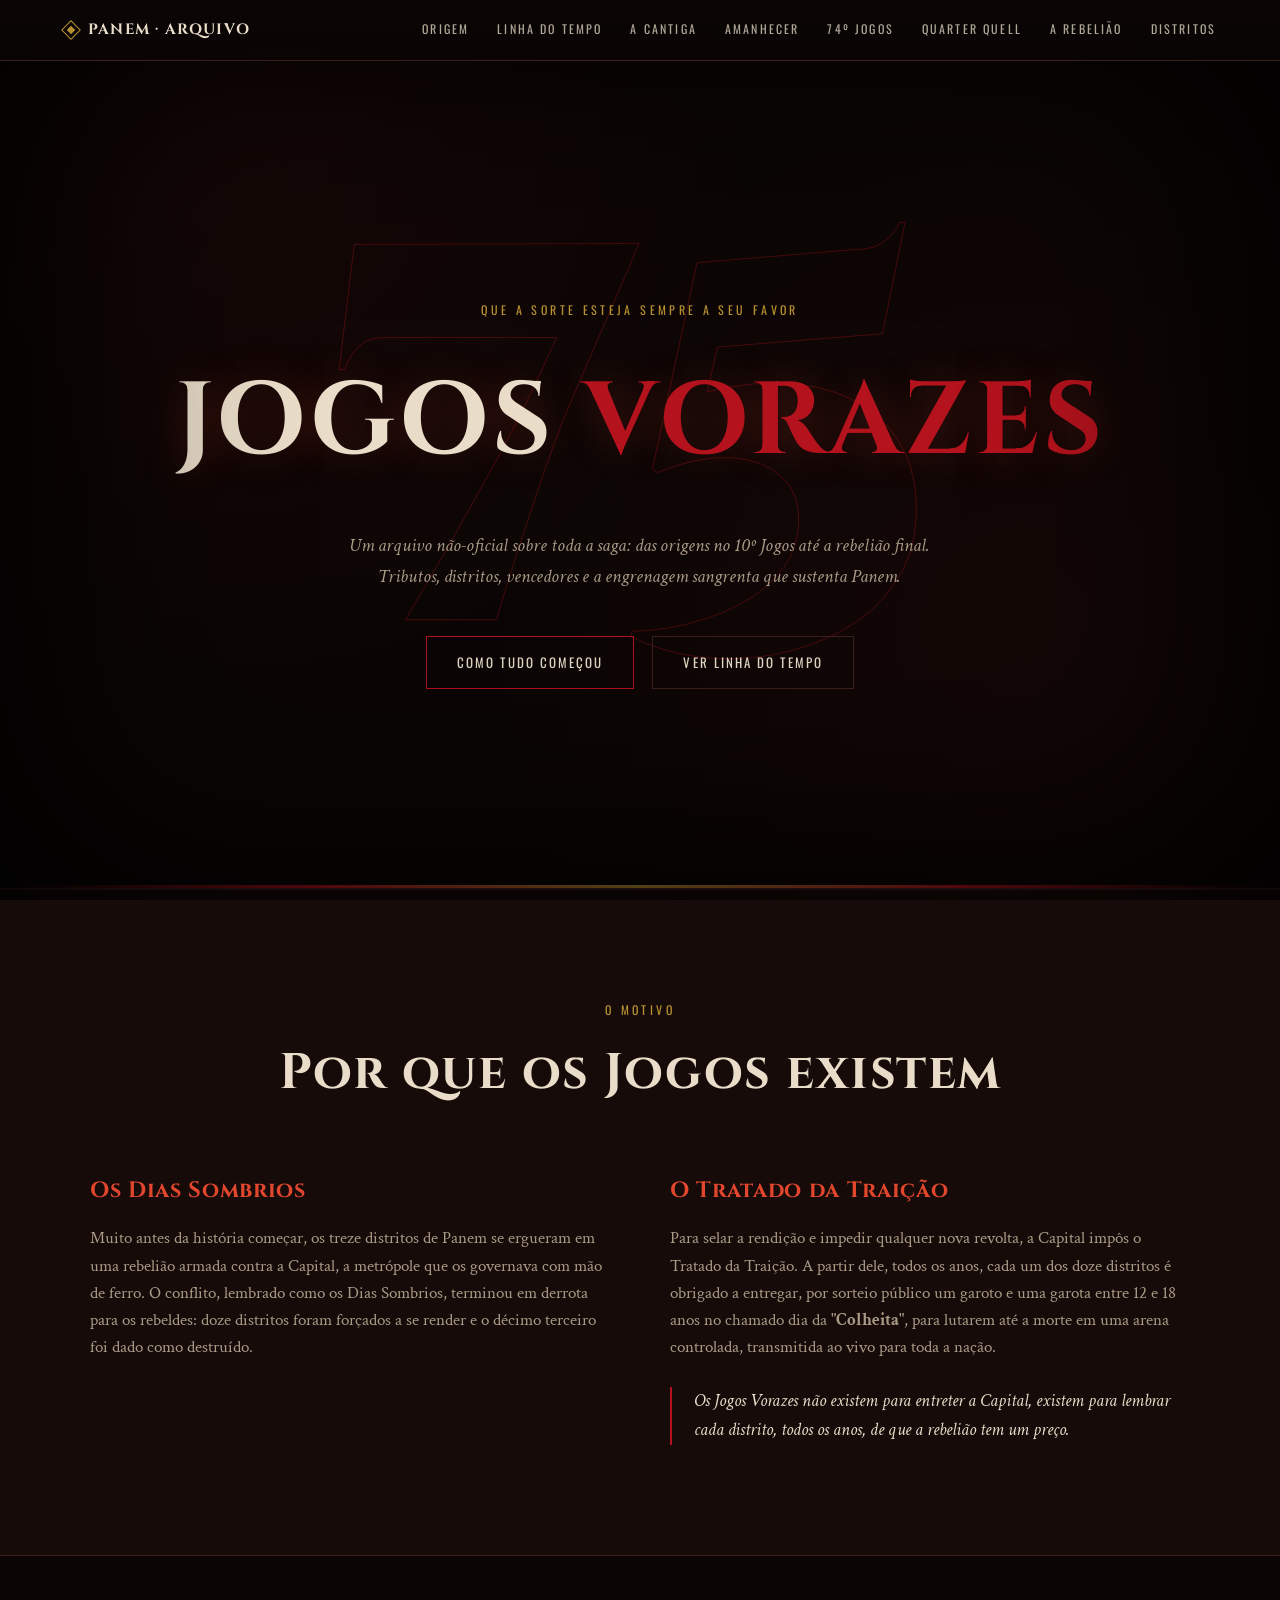
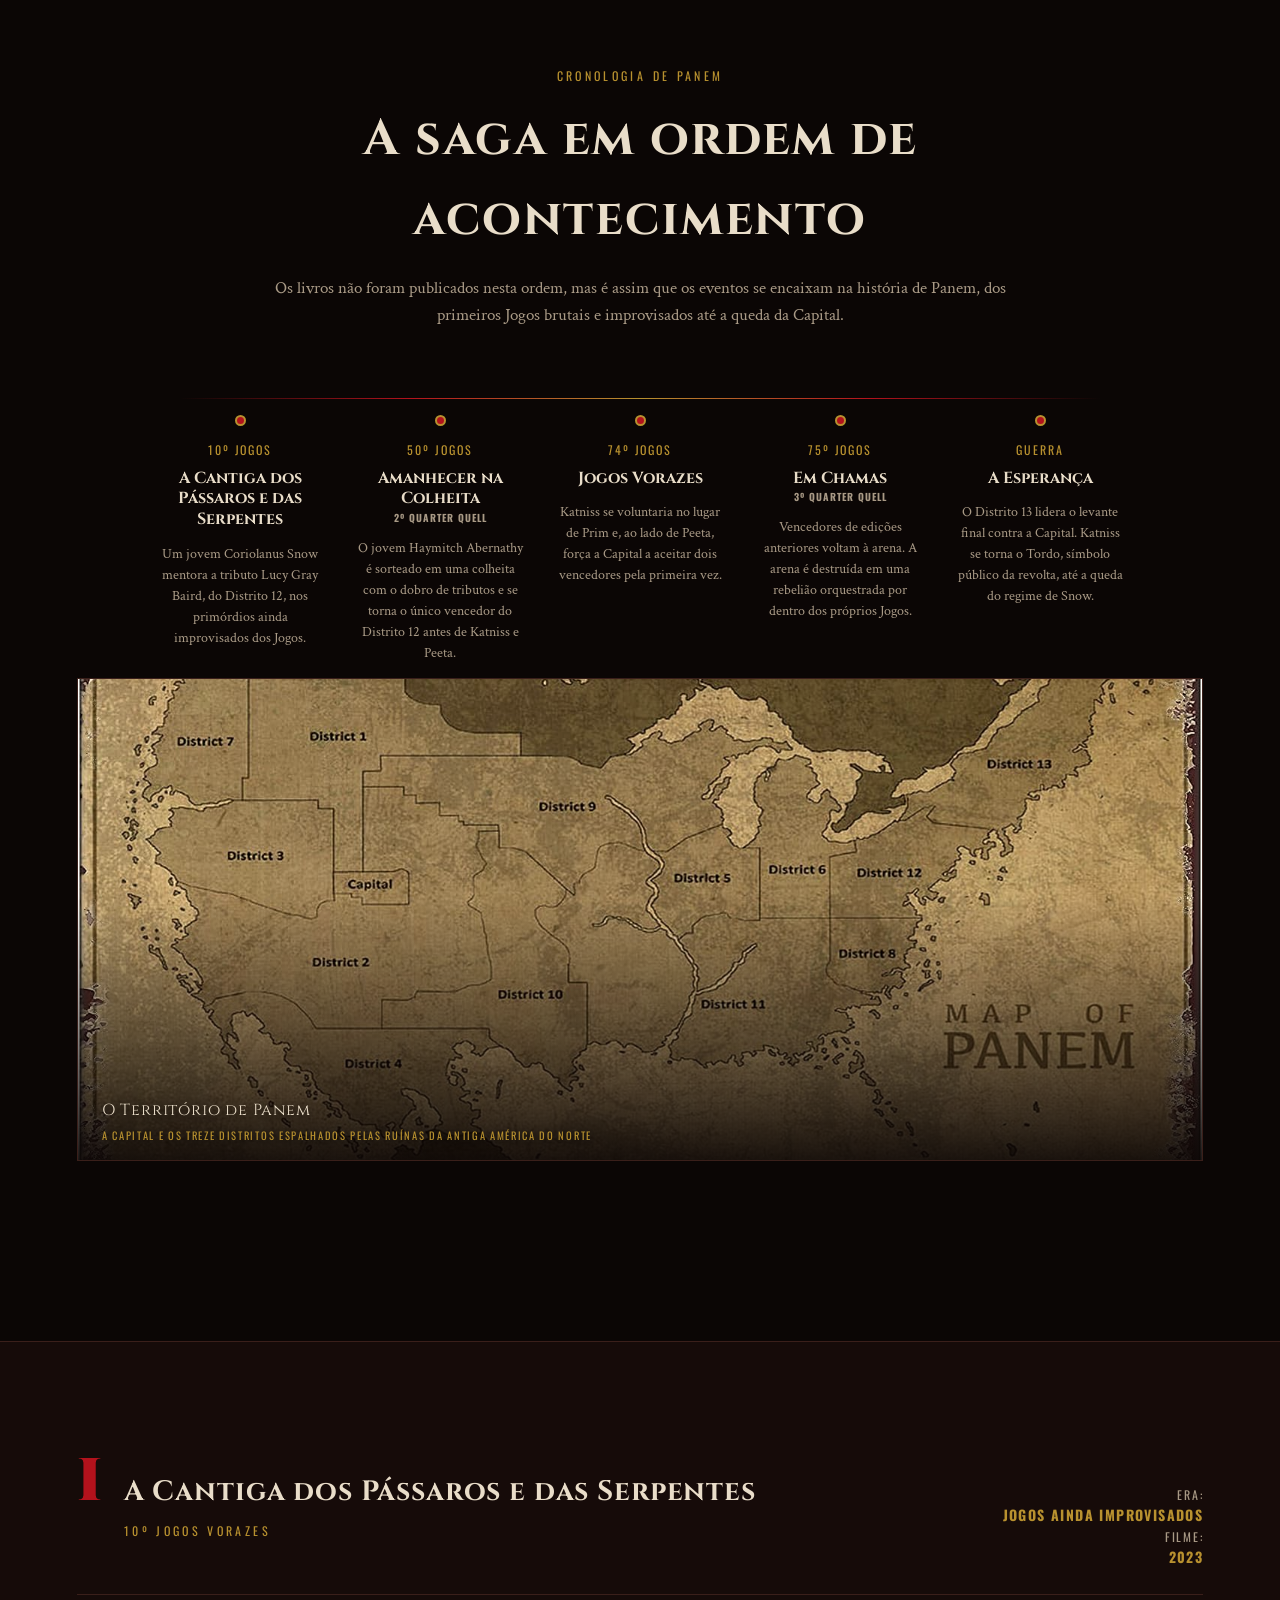
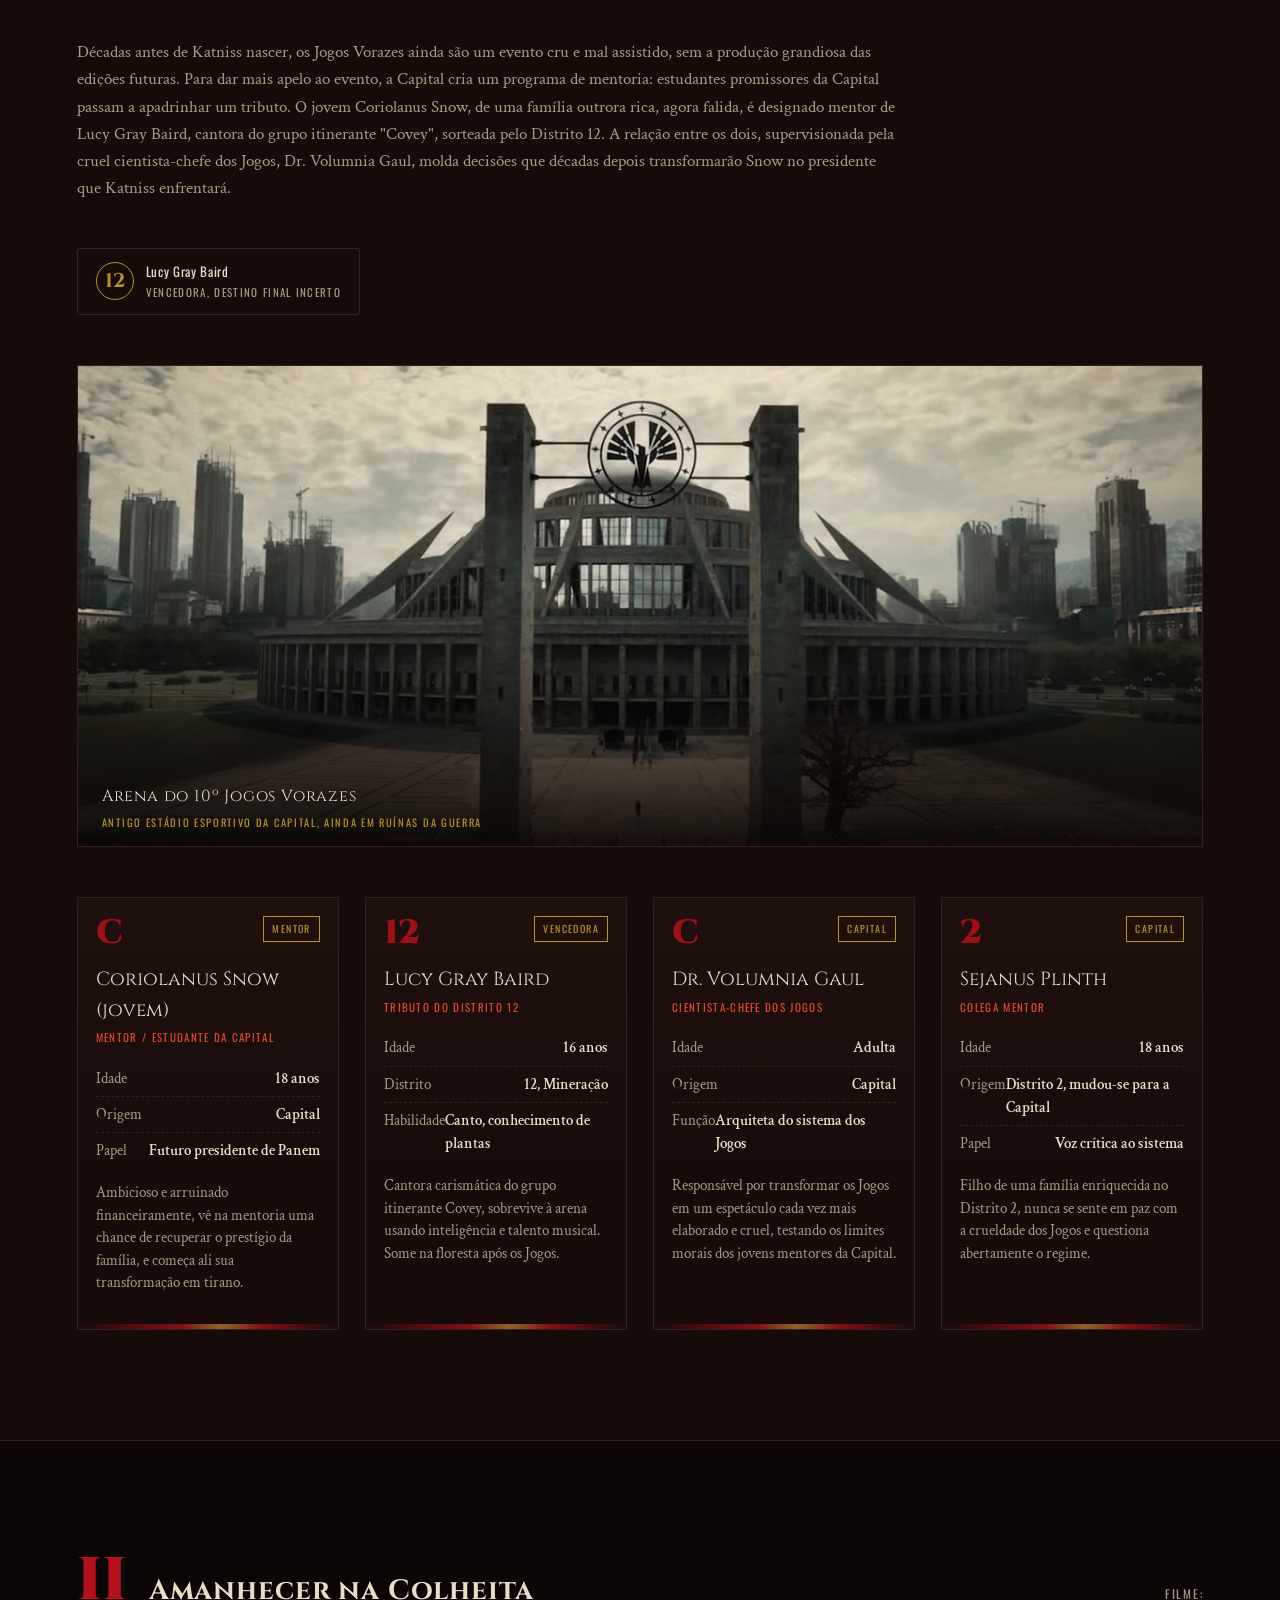
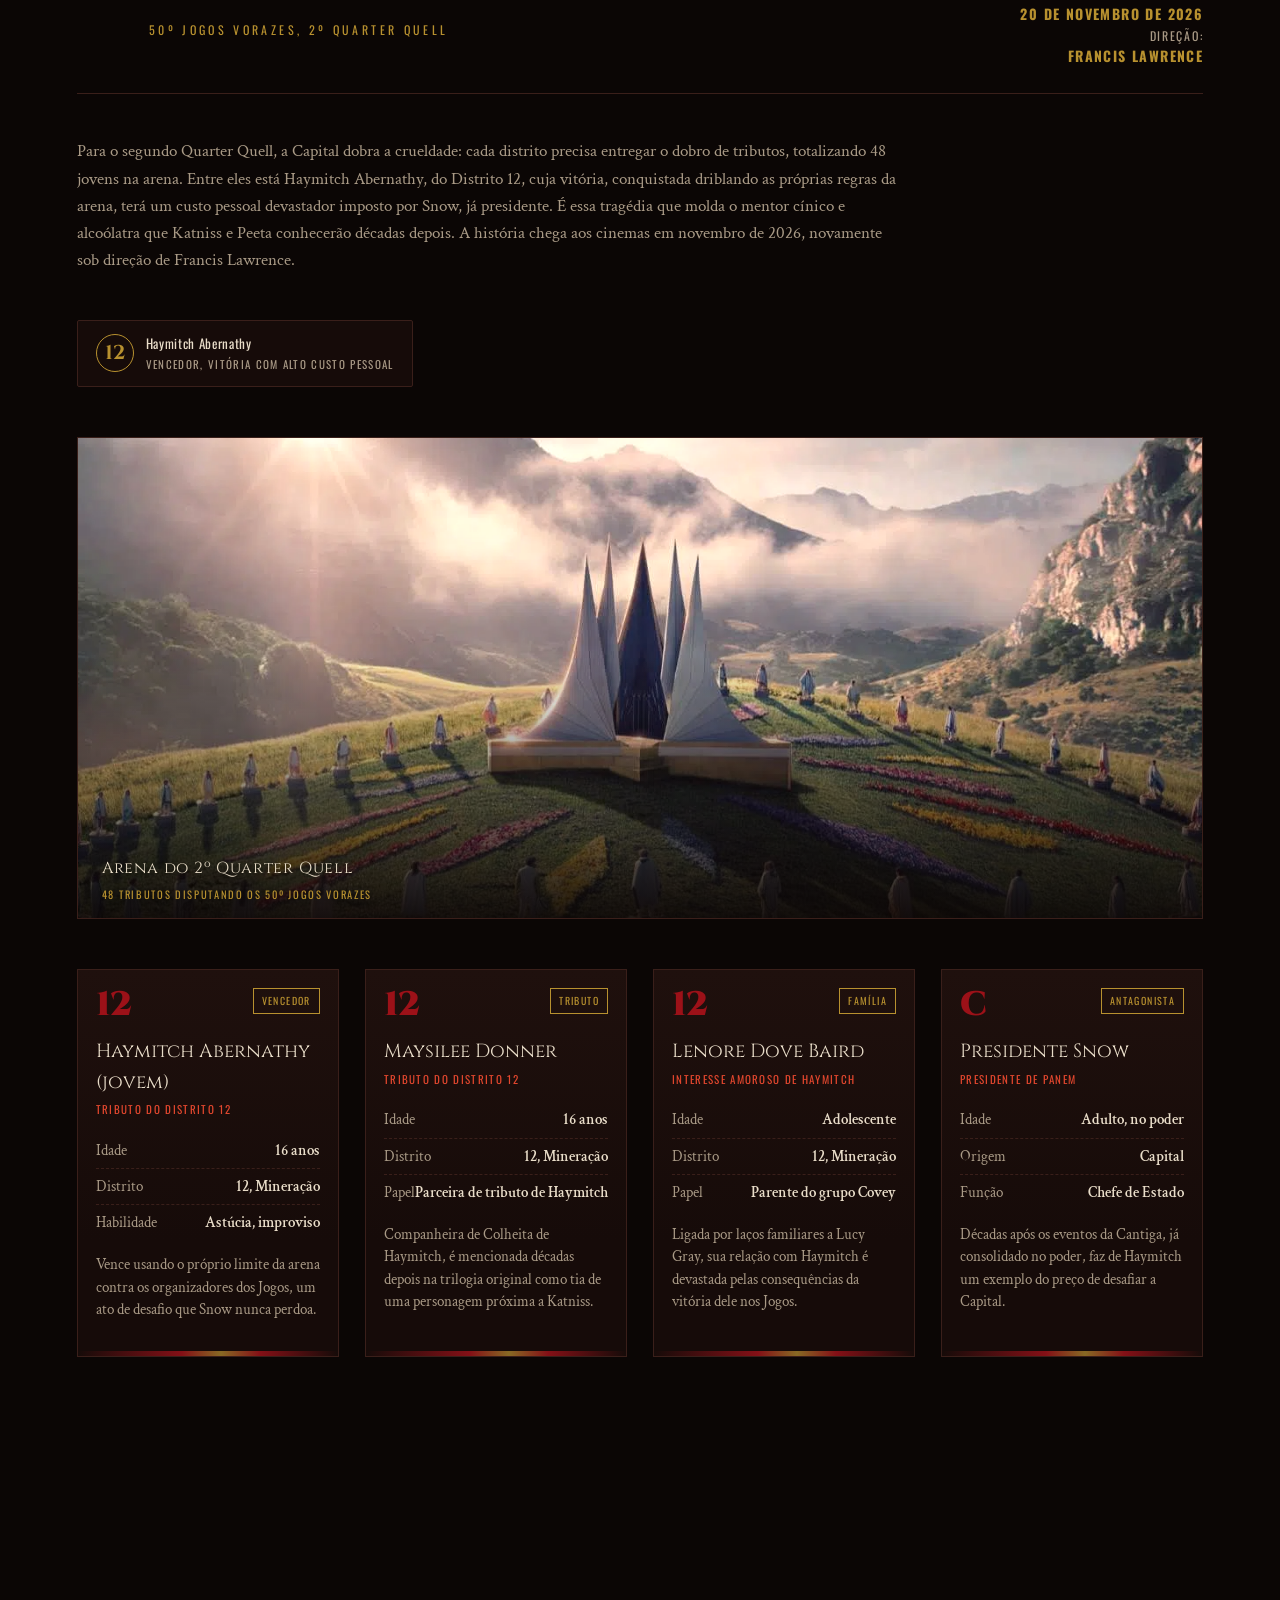
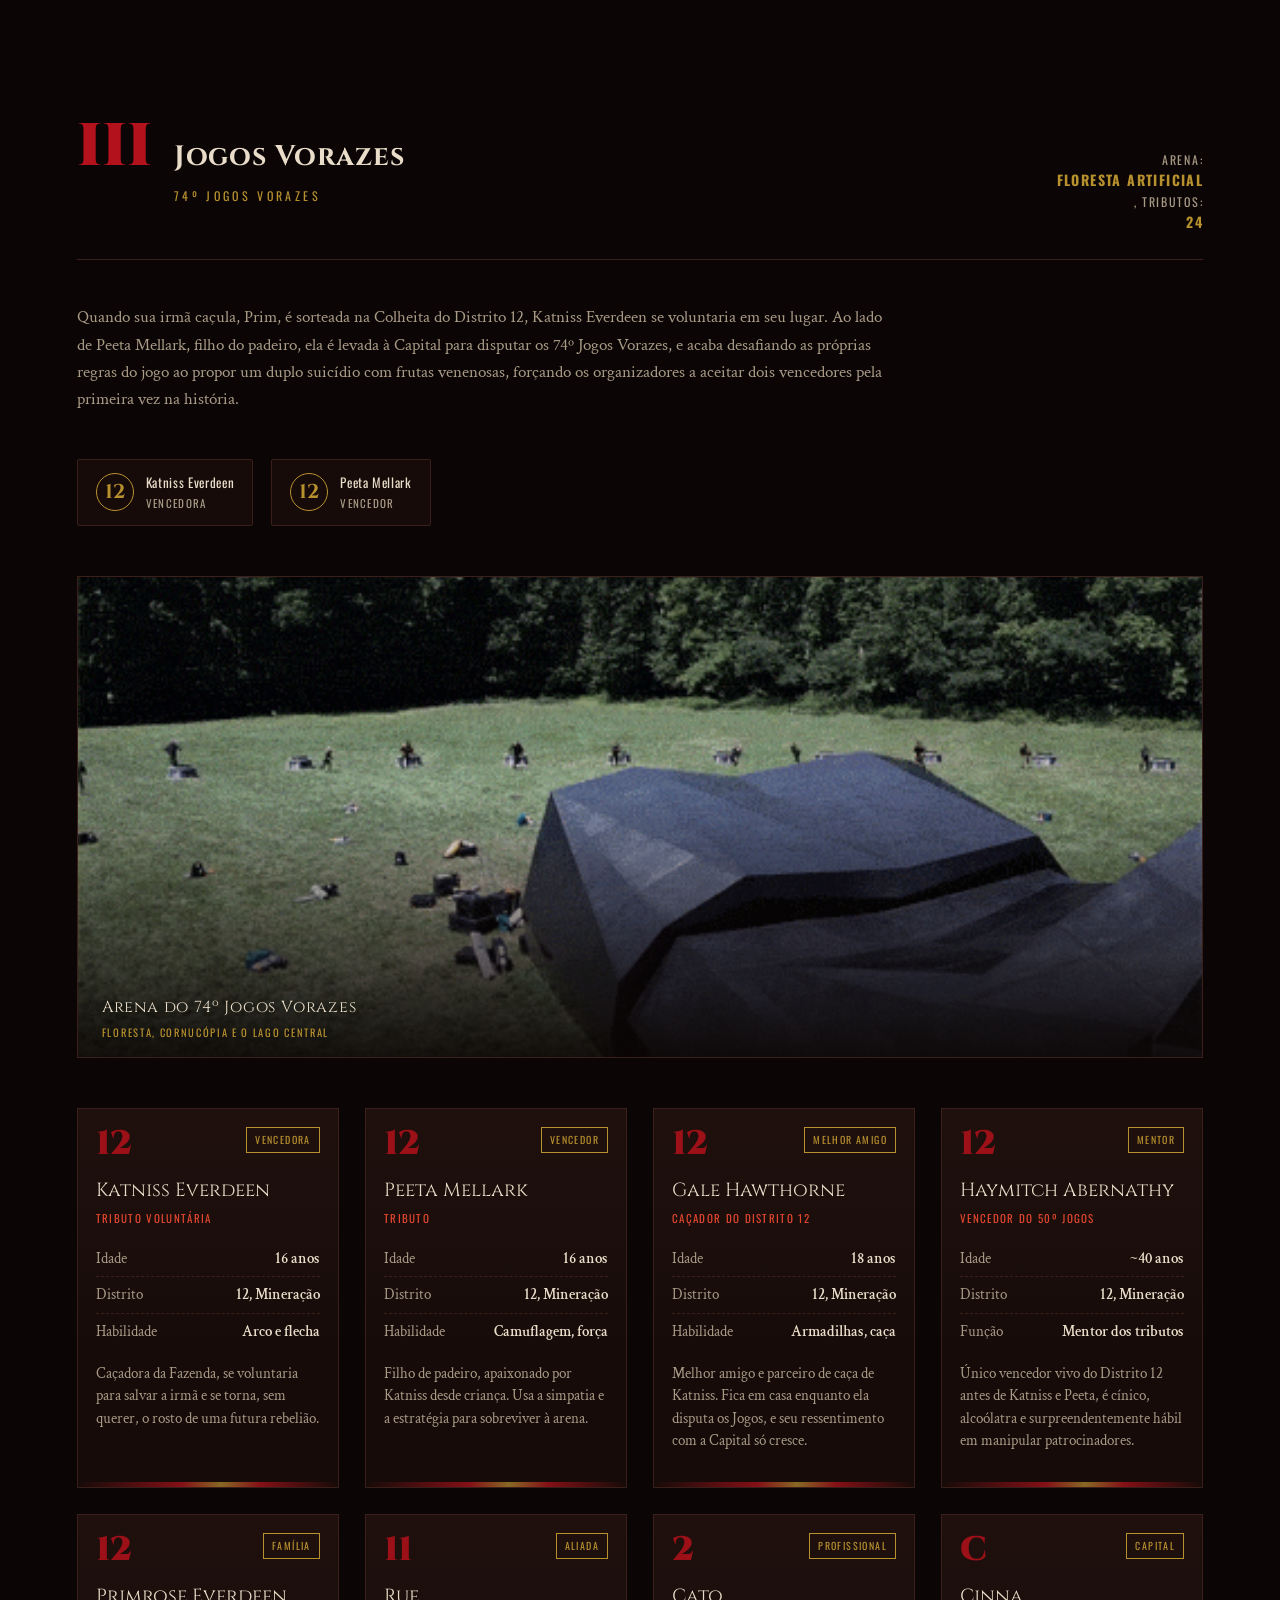
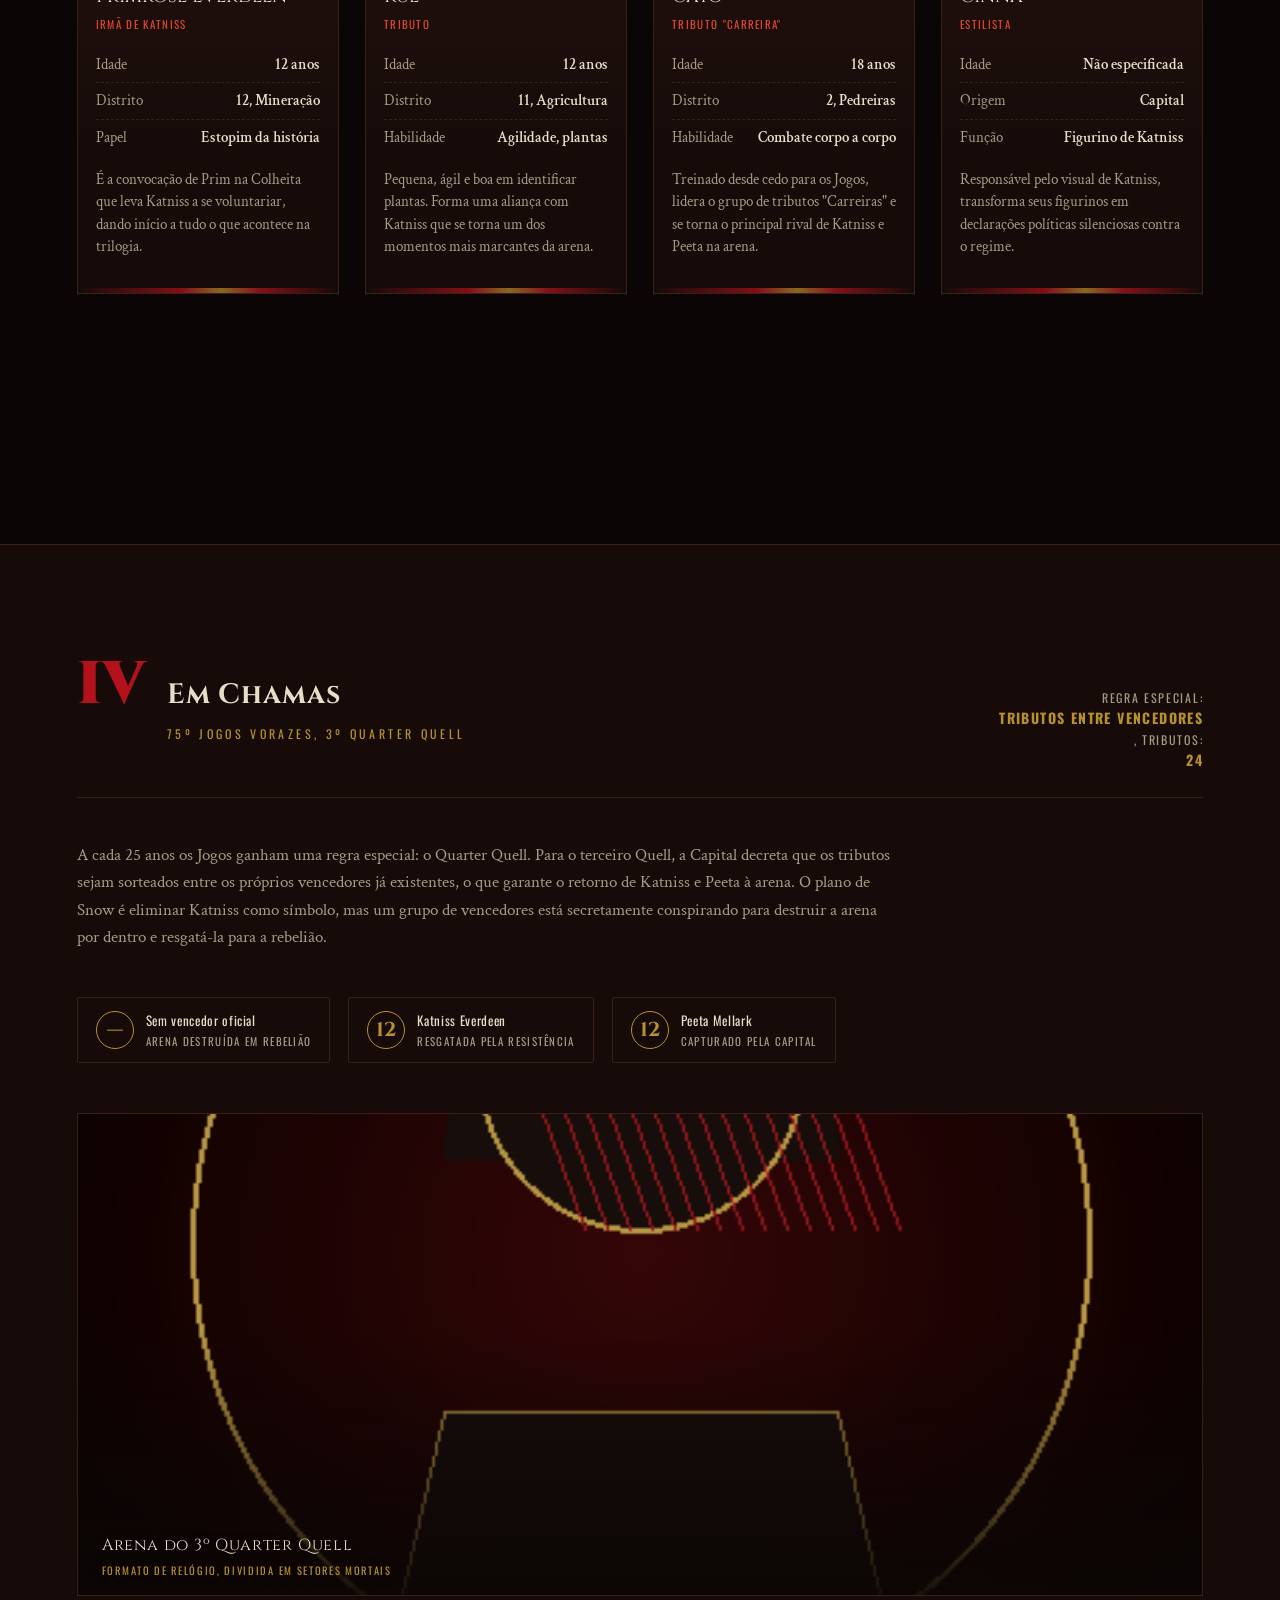
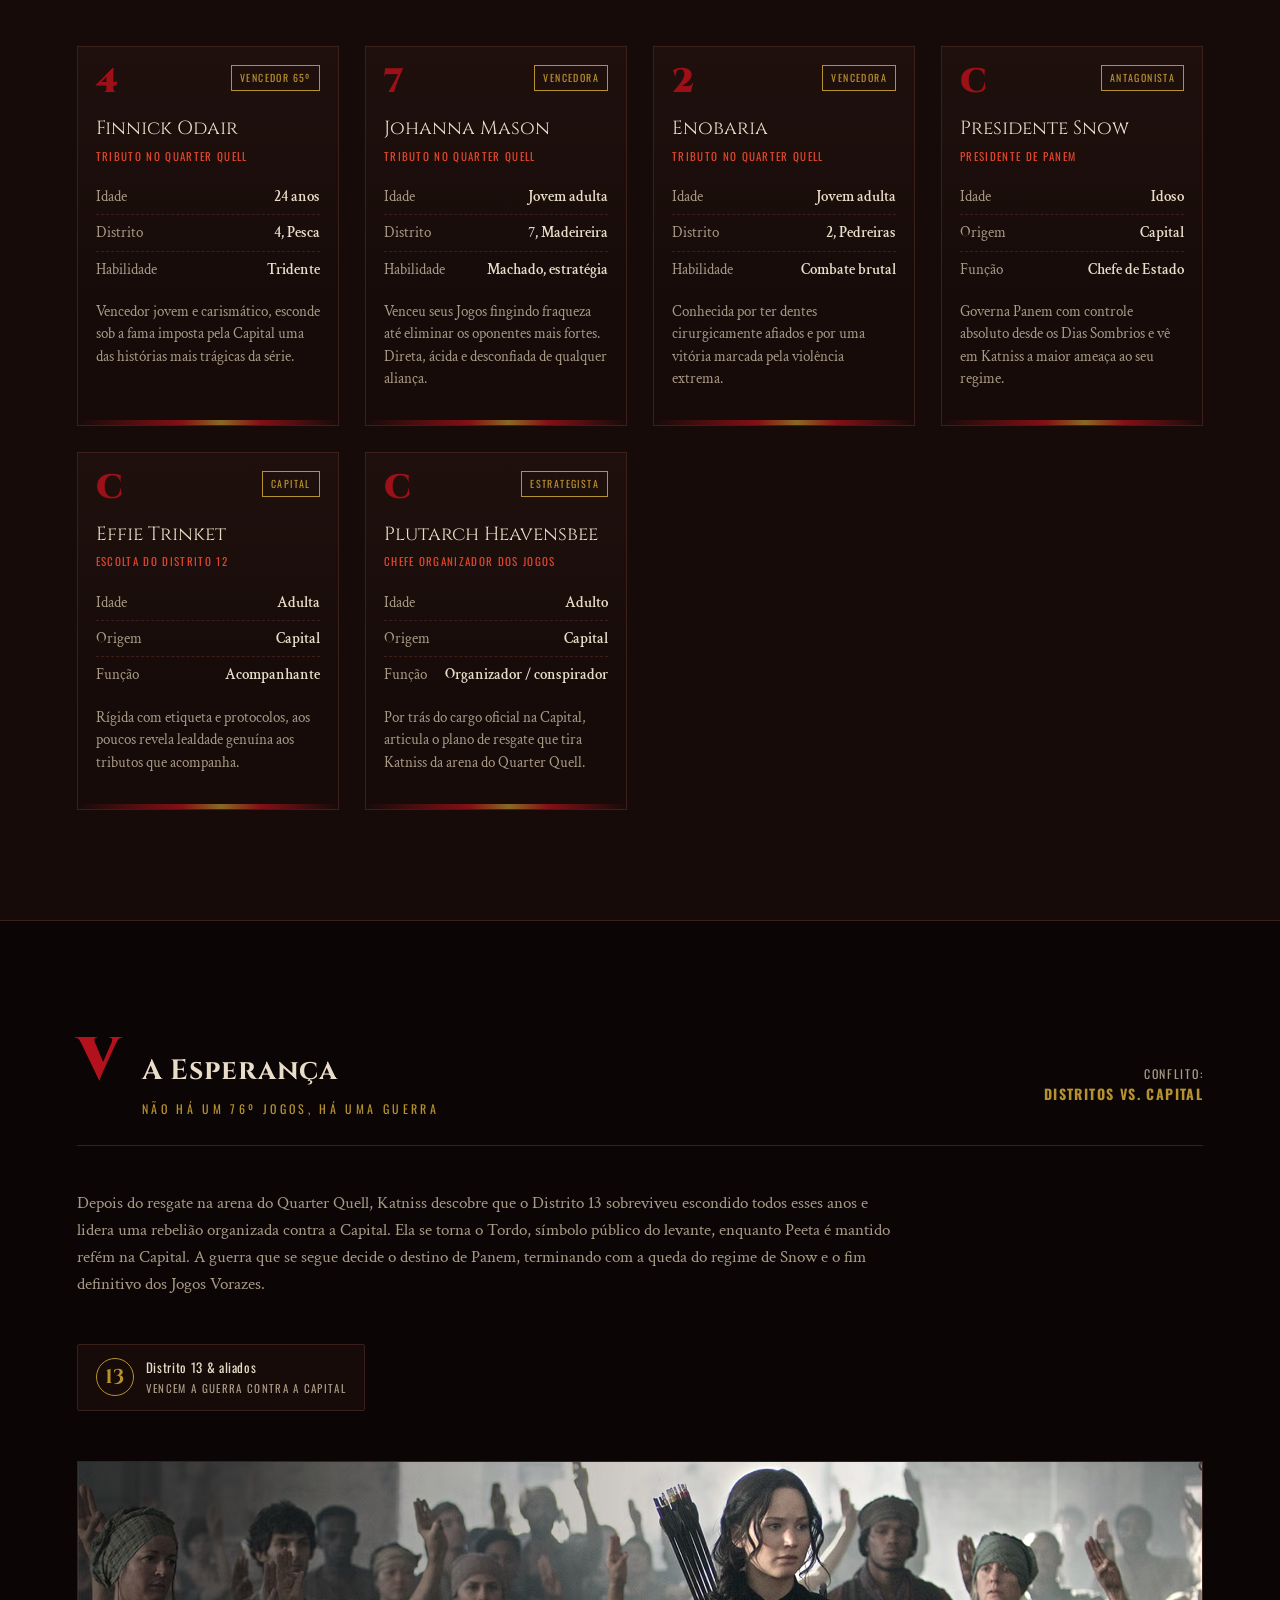
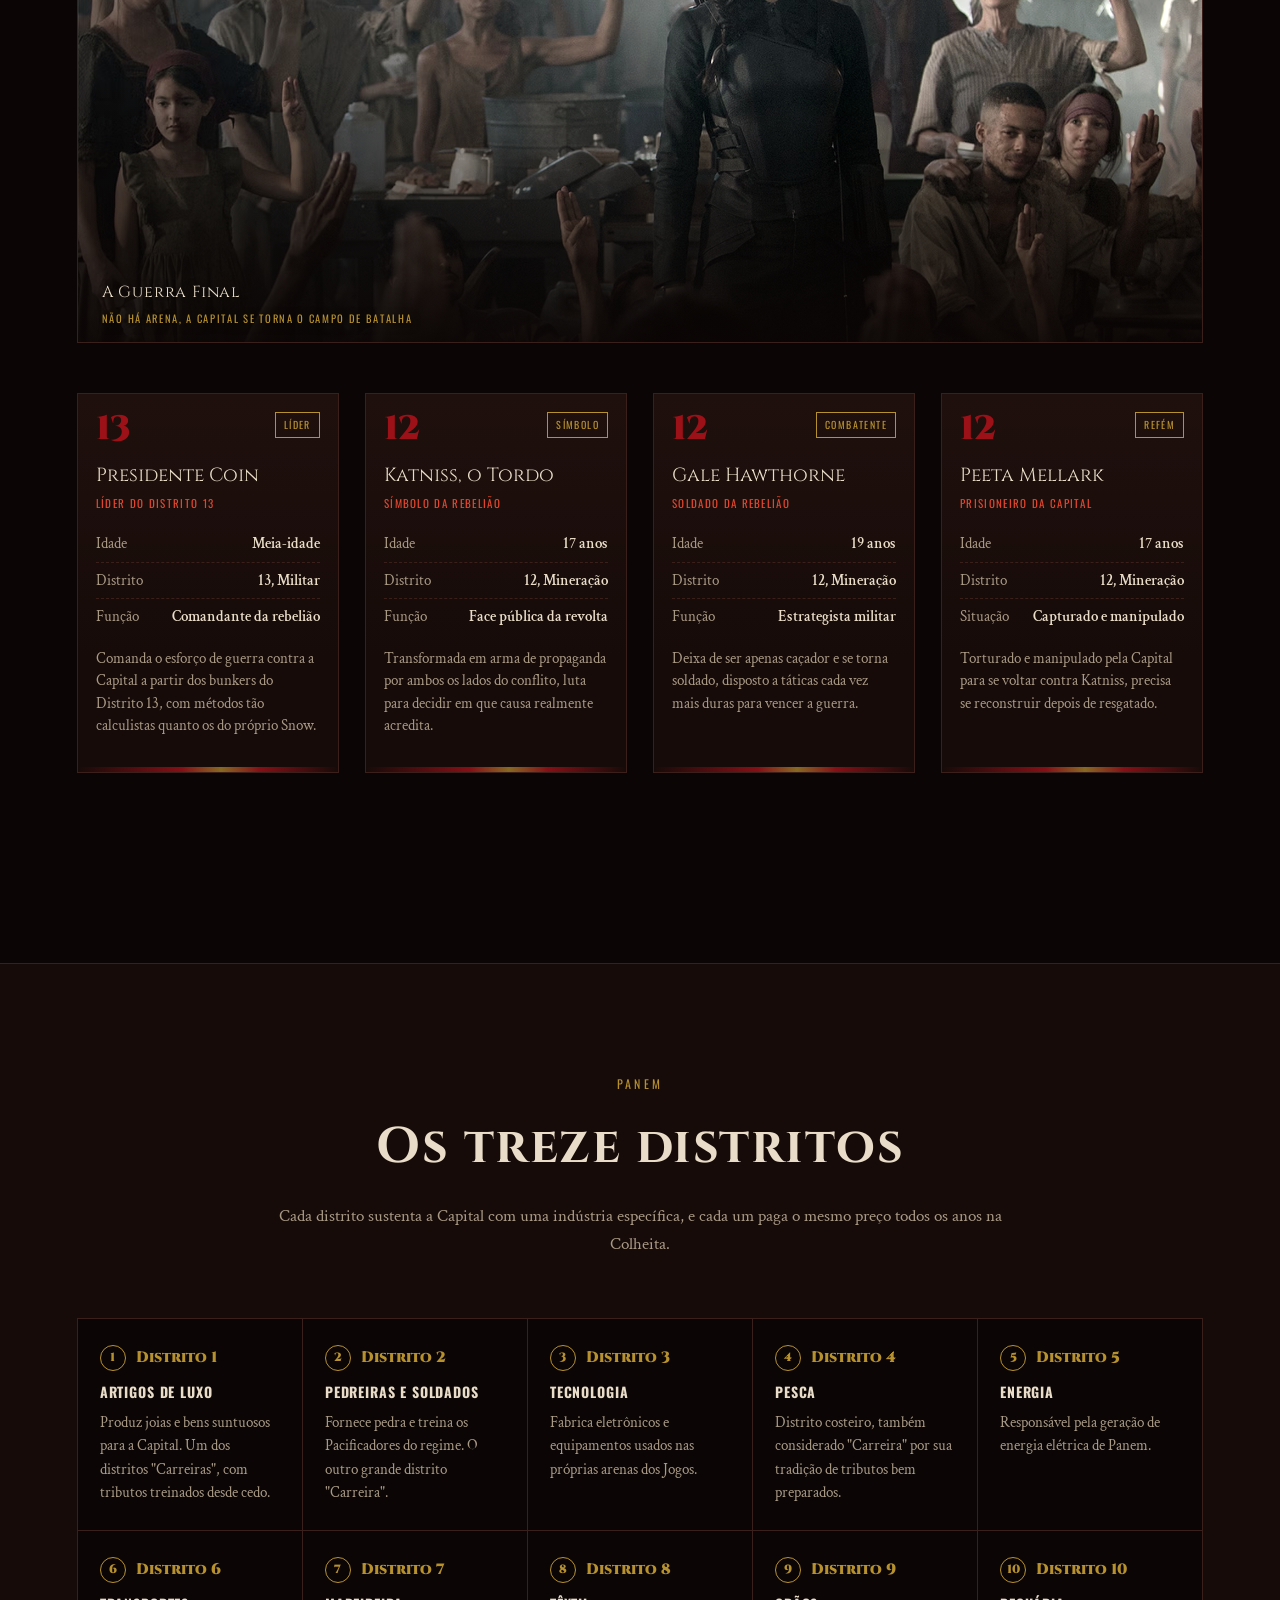
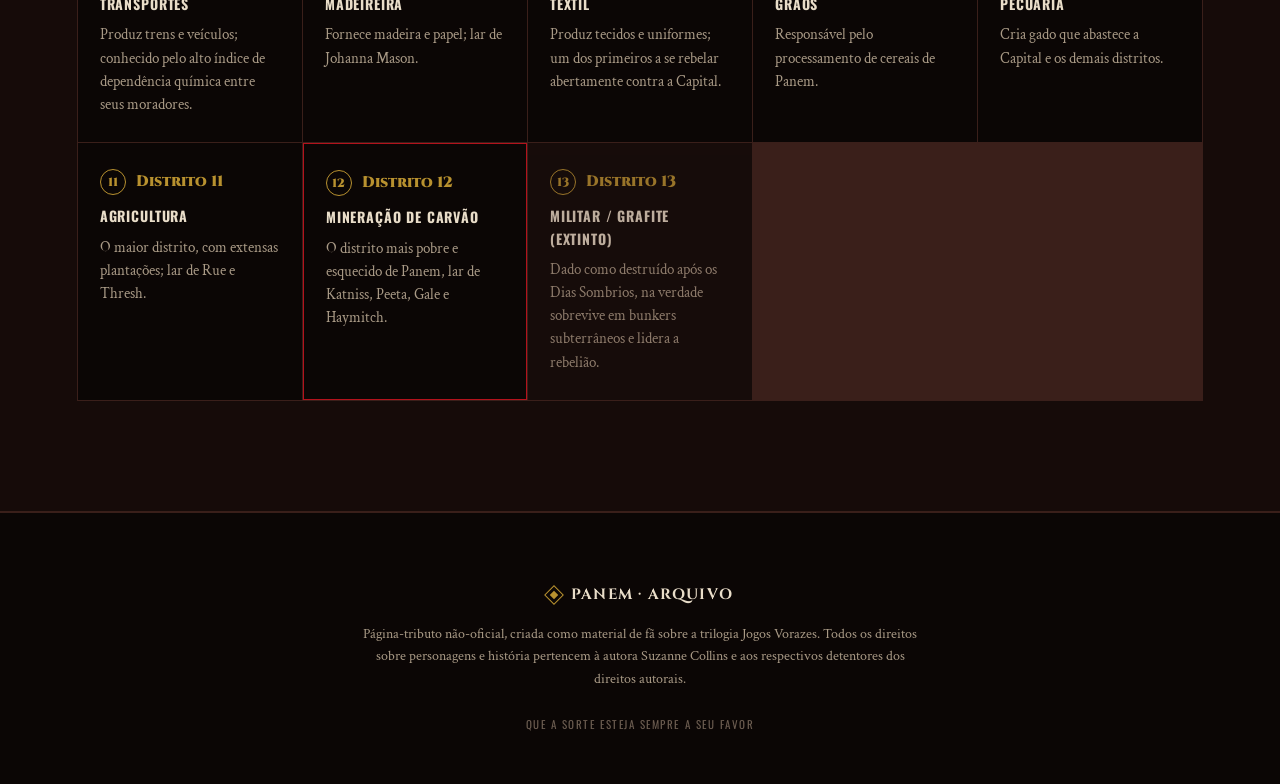
==== commit 4a6c6e06: "atualiza icone" ====
--- a/index.html
+++ b/index.html
@@ -867,5 +867,32 @@
   <div class="credit">Que a sorte esteja sempre a seu favor</div>
 </footer>
 
+
+<script>
+  // No celular não existe "hover", então um toque no card
+  // alterna a exibição da foto no lugar de passar o mouse.
+  document.querySelectorAll('.rcard').forEach(function (card) {
+    card.addEventListener('click', function (e) {
+      // Se o card já está aberto e o toque foi fora de um link, fecha ele
+      var jaAberto = card.classList.contains('is-active');
+
+      // Fecha os outros cards abertos
+      document.querySelectorAll('.rcard.is-active').forEach(function (outro) {
+        if (outro !== card) outro.classList.remove('is-active');
+      });
+
+      card.classList.toggle('is-active', !jaAberto);
+    });
+  });
+
+  // Toca fora de qualquer card fecha os que estiverem abertos
+  document.addEventListener('click', function (e) {
+    if (!e.target.closest('.rcard')) {
+      document.querySelectorAll('.rcard.is-active').forEach(function (c) {
+        c.classList.remove('is-active');
+      });
+    }
+  });
+</script>
 </body>
-</html>
+</html>
--- a/style.css
+++ b/style.css
@@ -1,4 +1,4 @@
- :root{
+:root{
     --bg-black:#0b0605;
     --bg-panel:#160b09;
     --bg-panel-2:#1f100d;
@@ -230,7 +230,8 @@
     overflow:hidden;
     transition:transform .25s ease, border-color .25s ease, box-shadow .25s ease;
   }
-  .rcard:hover{
+  .rcard:hover,
+  .rcard.is-active{
     transform:translateY(-6px);
     border-color:var(--crimson);
     box-shadow:0 18px 40px -12px rgba(179,18,28,.45);
@@ -244,7 +245,8 @@
     position:relative;z-index:1;
     transition:opacity .35s ease, filter .35s ease;
   }
-  .rcard:hover .rcard-body{
+  .rcard:hover .rcard-body,
+  .rcard.is-active .rcard-body{
     opacity:.06;
     filter:blur(1px);
   }
@@ -258,10 +260,12 @@
     transition:opacity .5s ease, transform .5s ease;
     background:radial-gradient(circle at 50% 38%, rgba(122,12,16,.35), rgba(11,6,5,.96) 72%);
   }
-  .rcard:hover .rcard-portrait{
+  .rcard:hover .rcard-portrait,
+  .rcard.is-active .rcard-portrait{
     opacity:1;
     transform:scale(1);
   }
+
   .rcard-portrait img{
     width:100%;height:100%;object-fit:cover;display:block;
     filter:grayscale(.25) contrast(1.08) saturate(1.1) sepia(.12);
@@ -361,4 +365,4 @@
 
   ::-webkit-scrollbar{width:9px;}
   ::-webkit-scrollbar-track{background:var(--bg-black);}
-  ::-webkit-scrollbar-thumb{background:var(--blood);}
+  ::-webkit-scrollbar-thumb{background:var(--blood);}
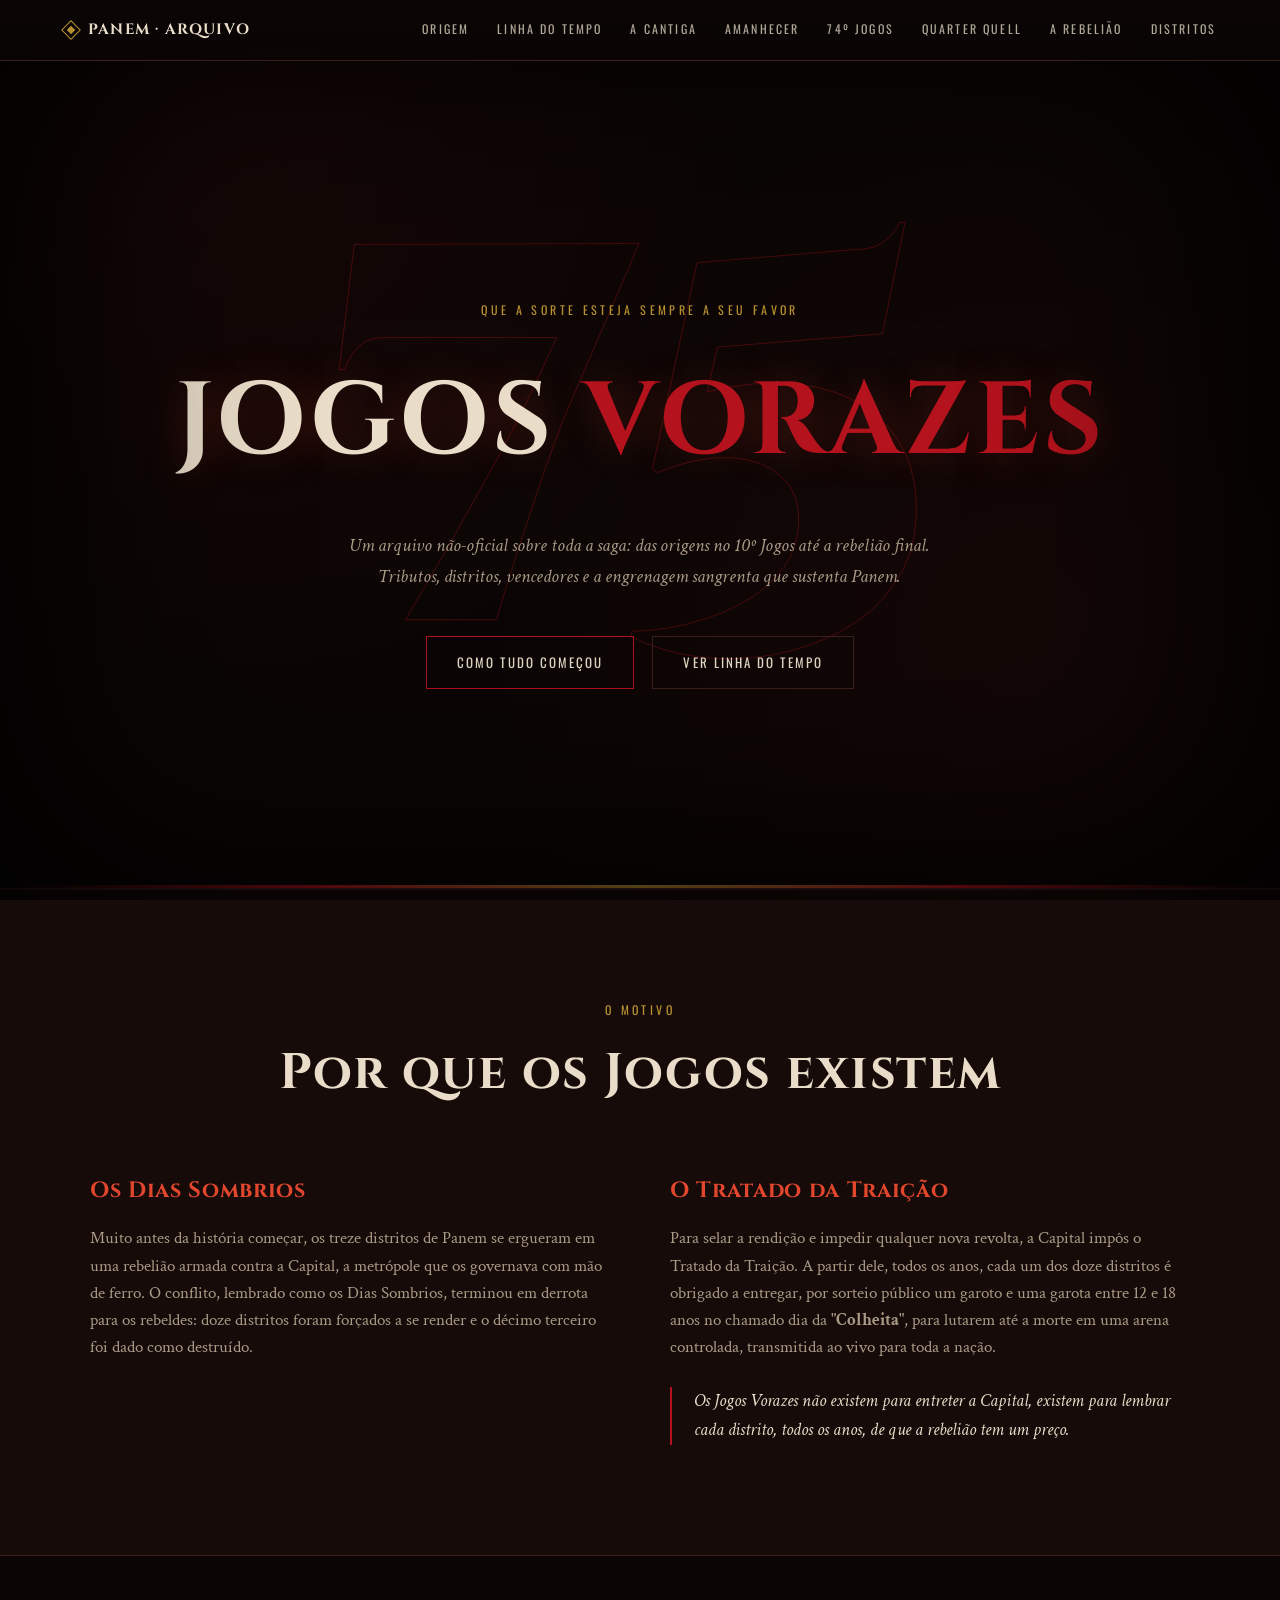
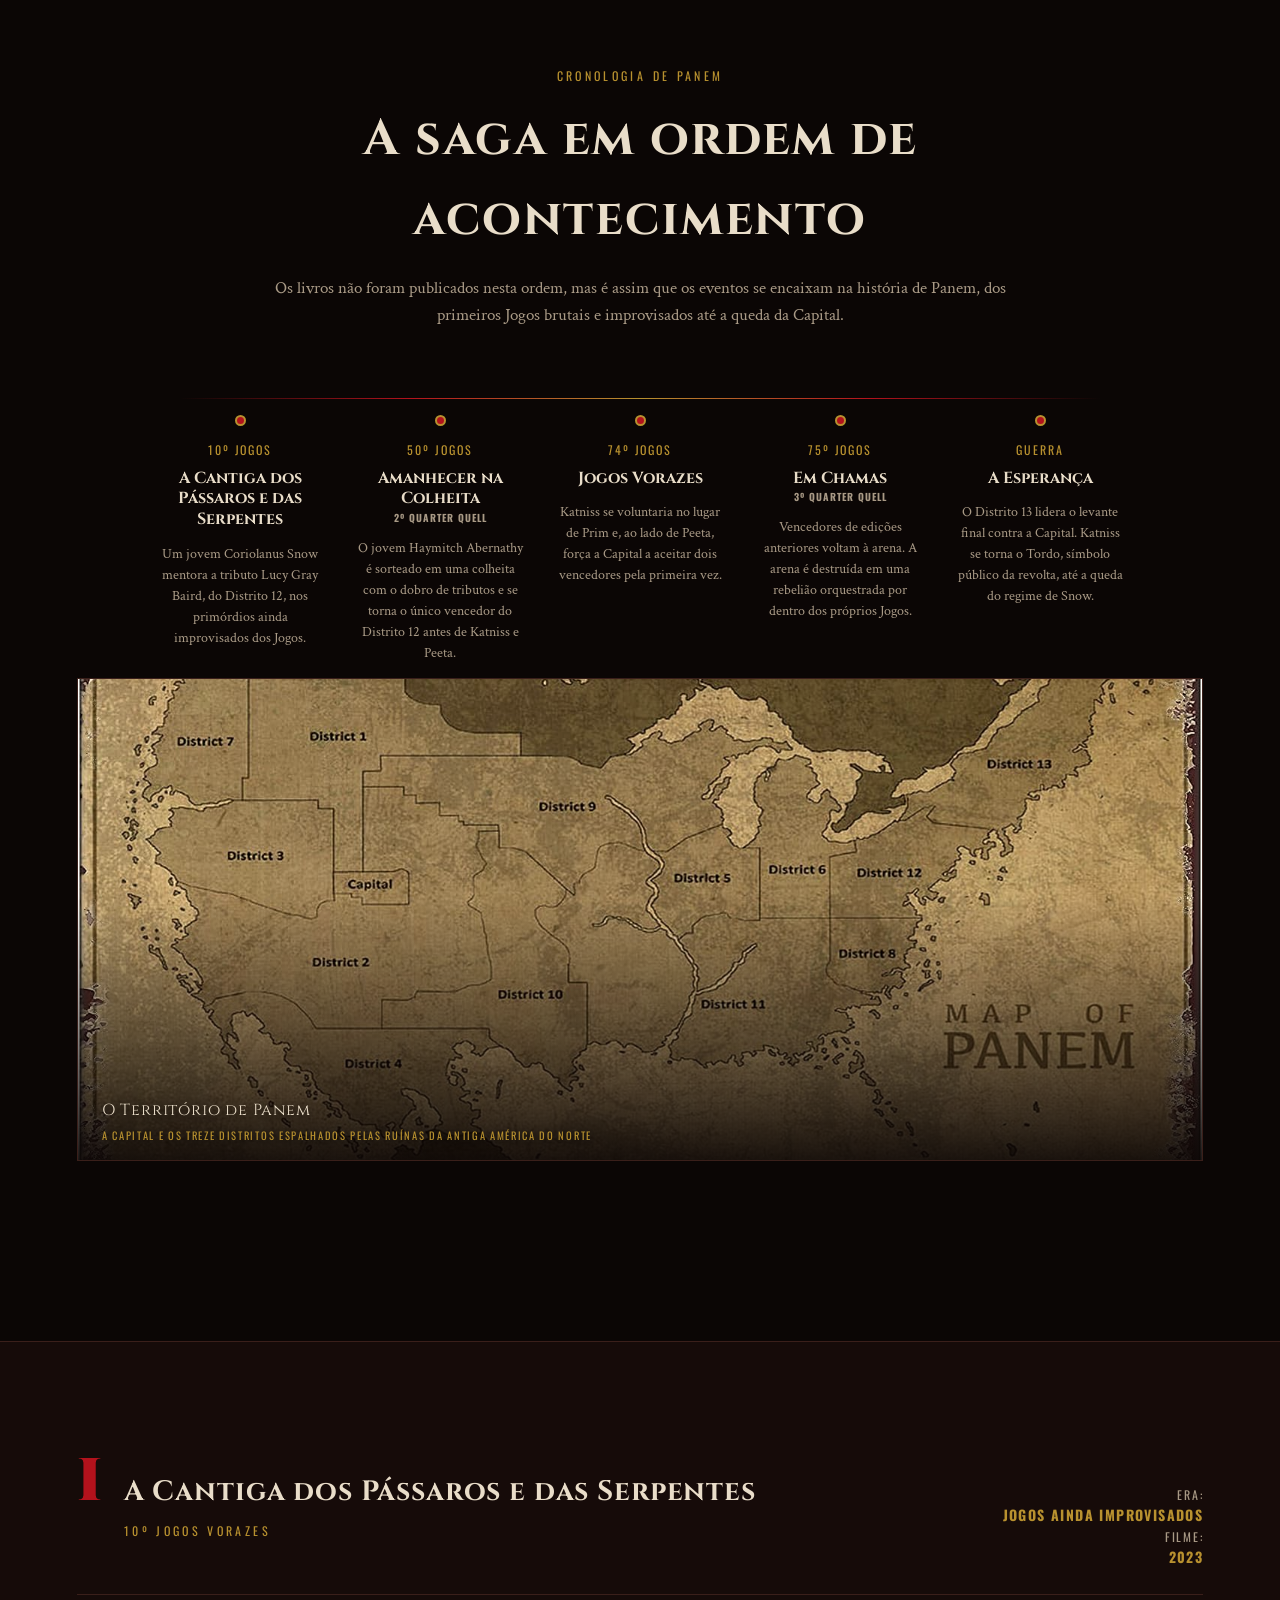
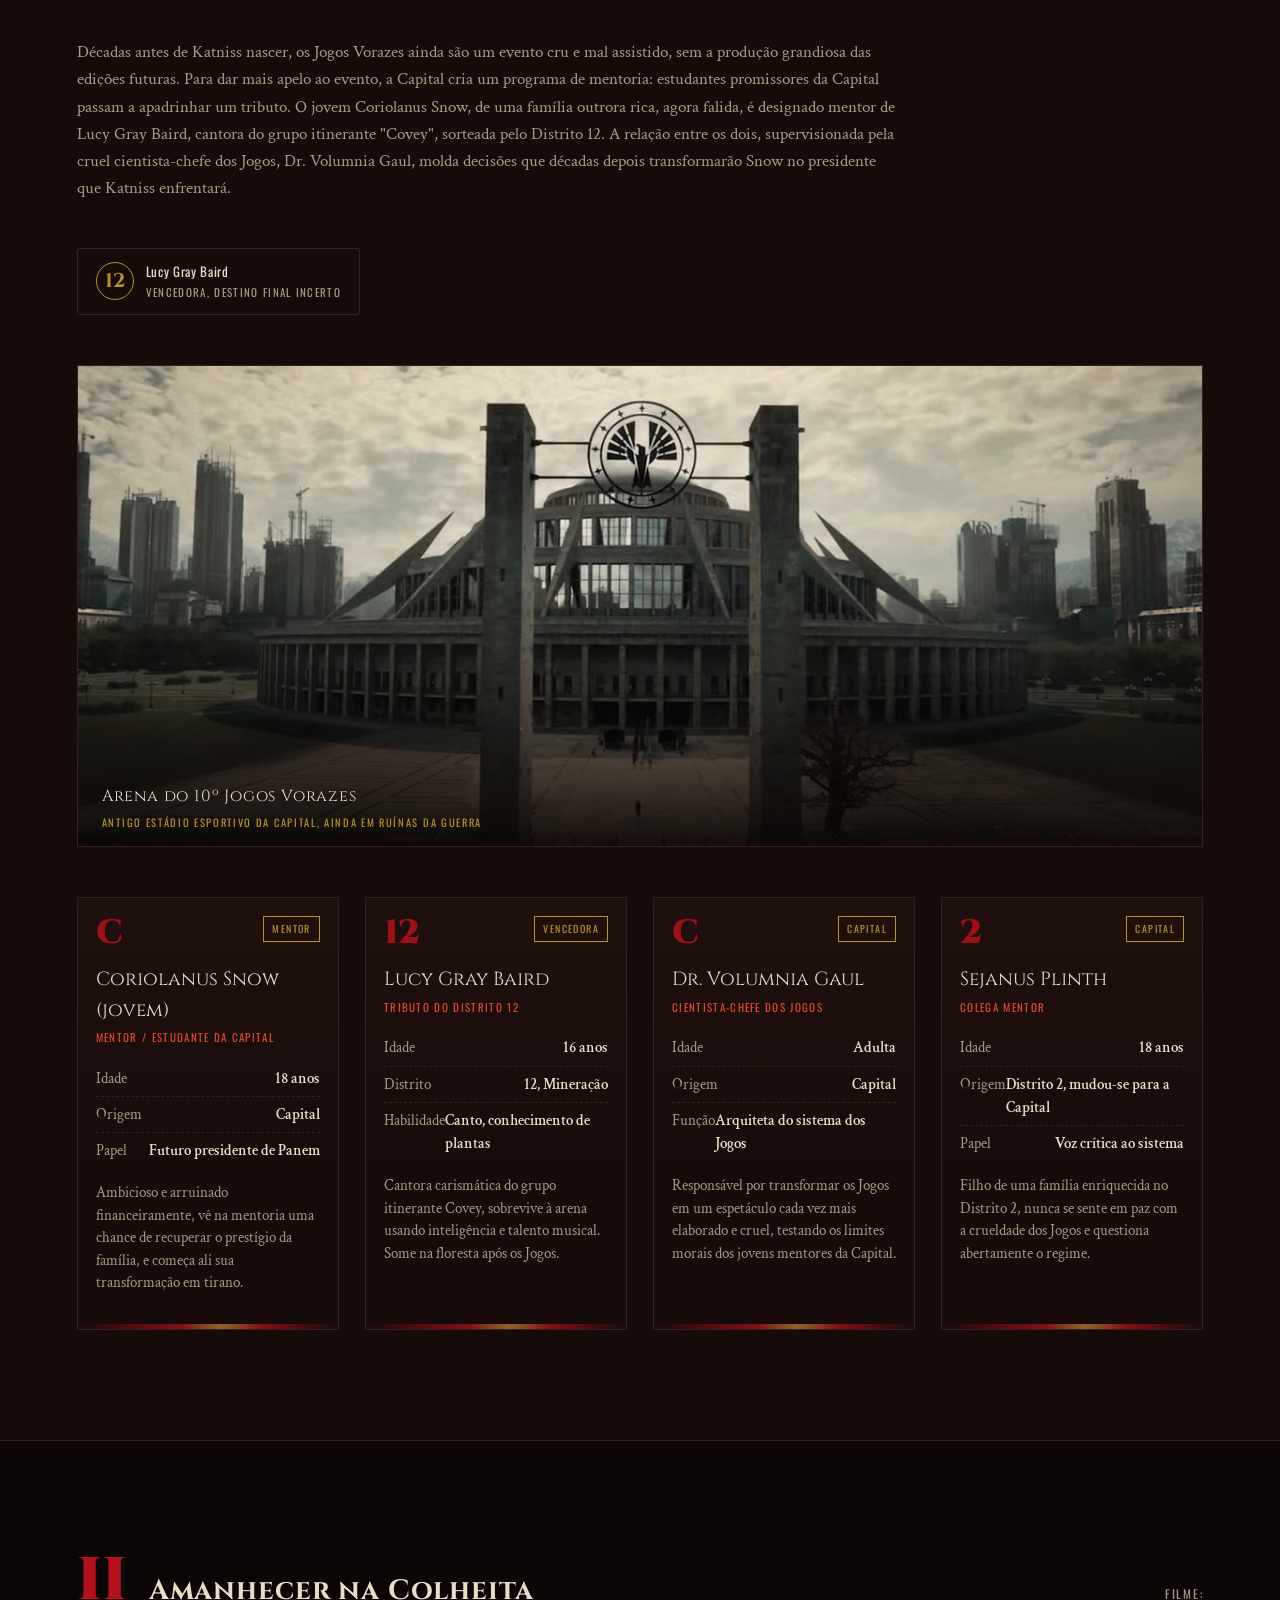
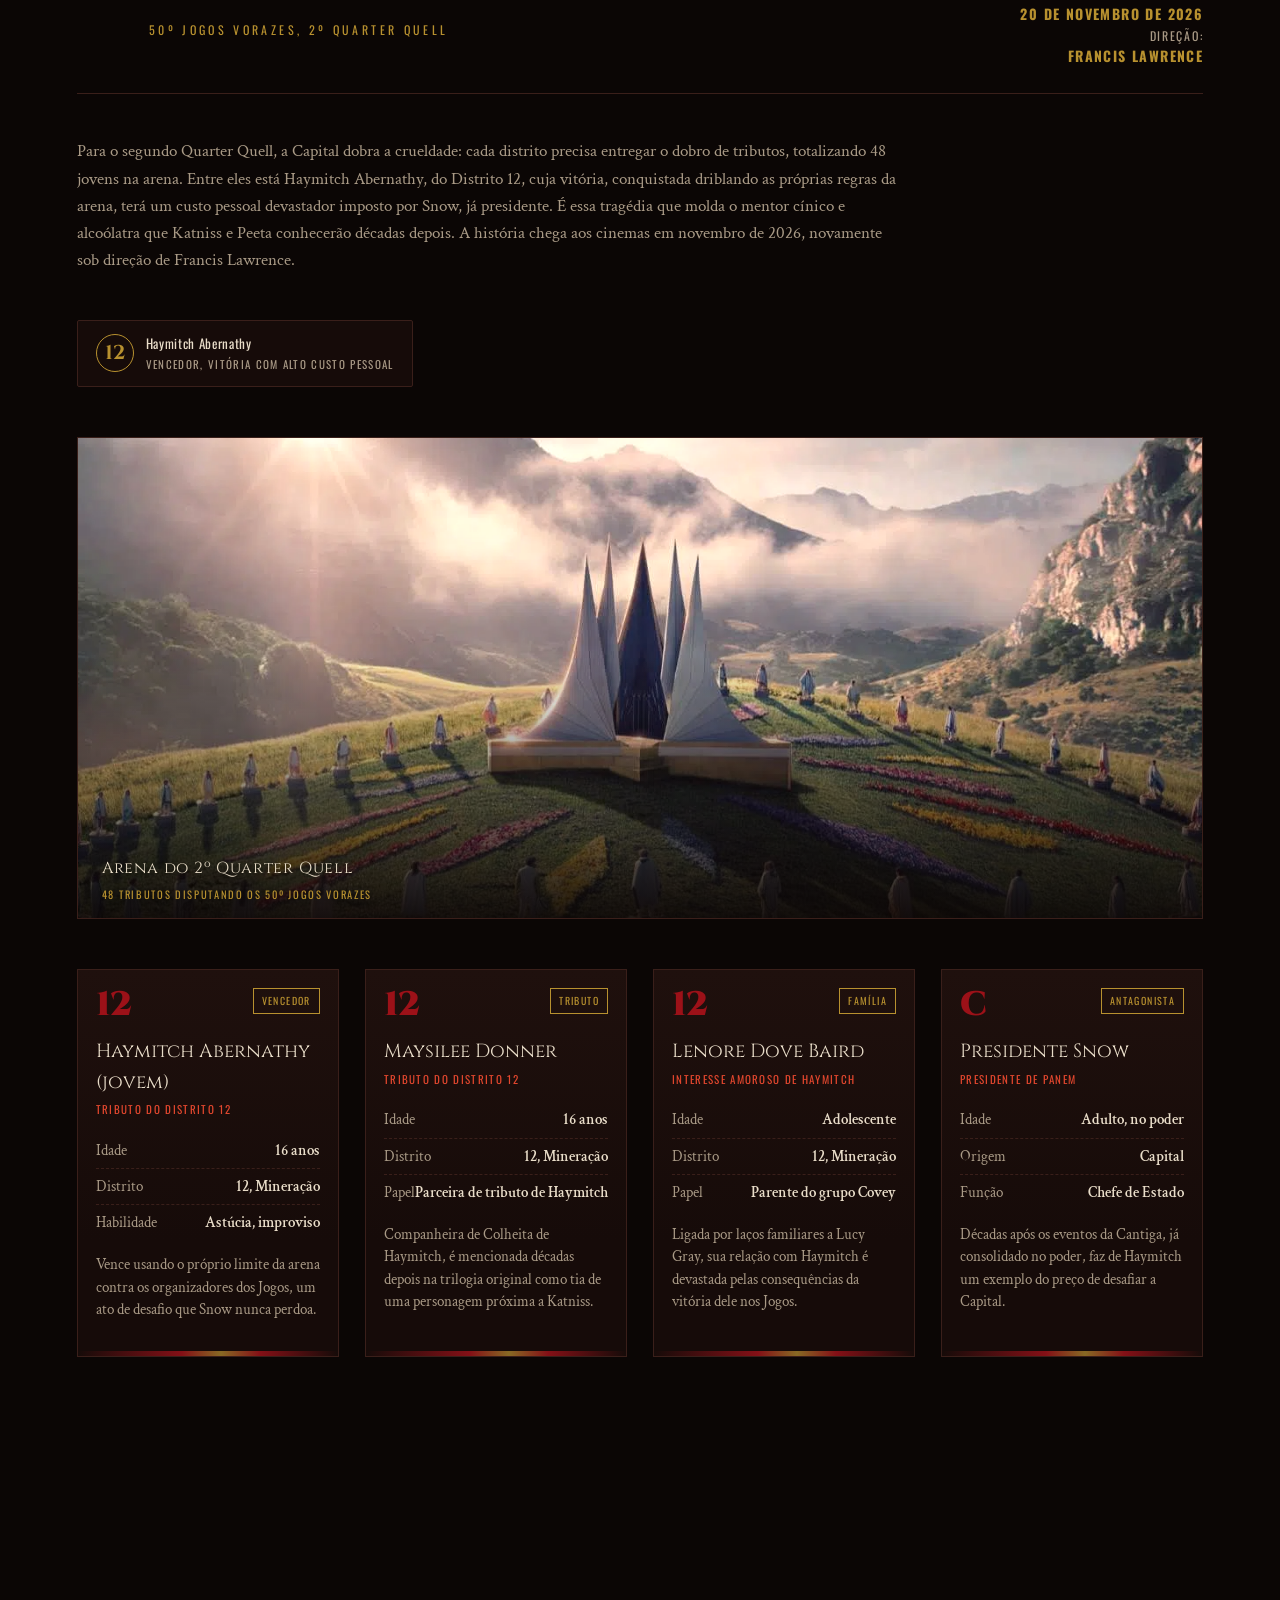
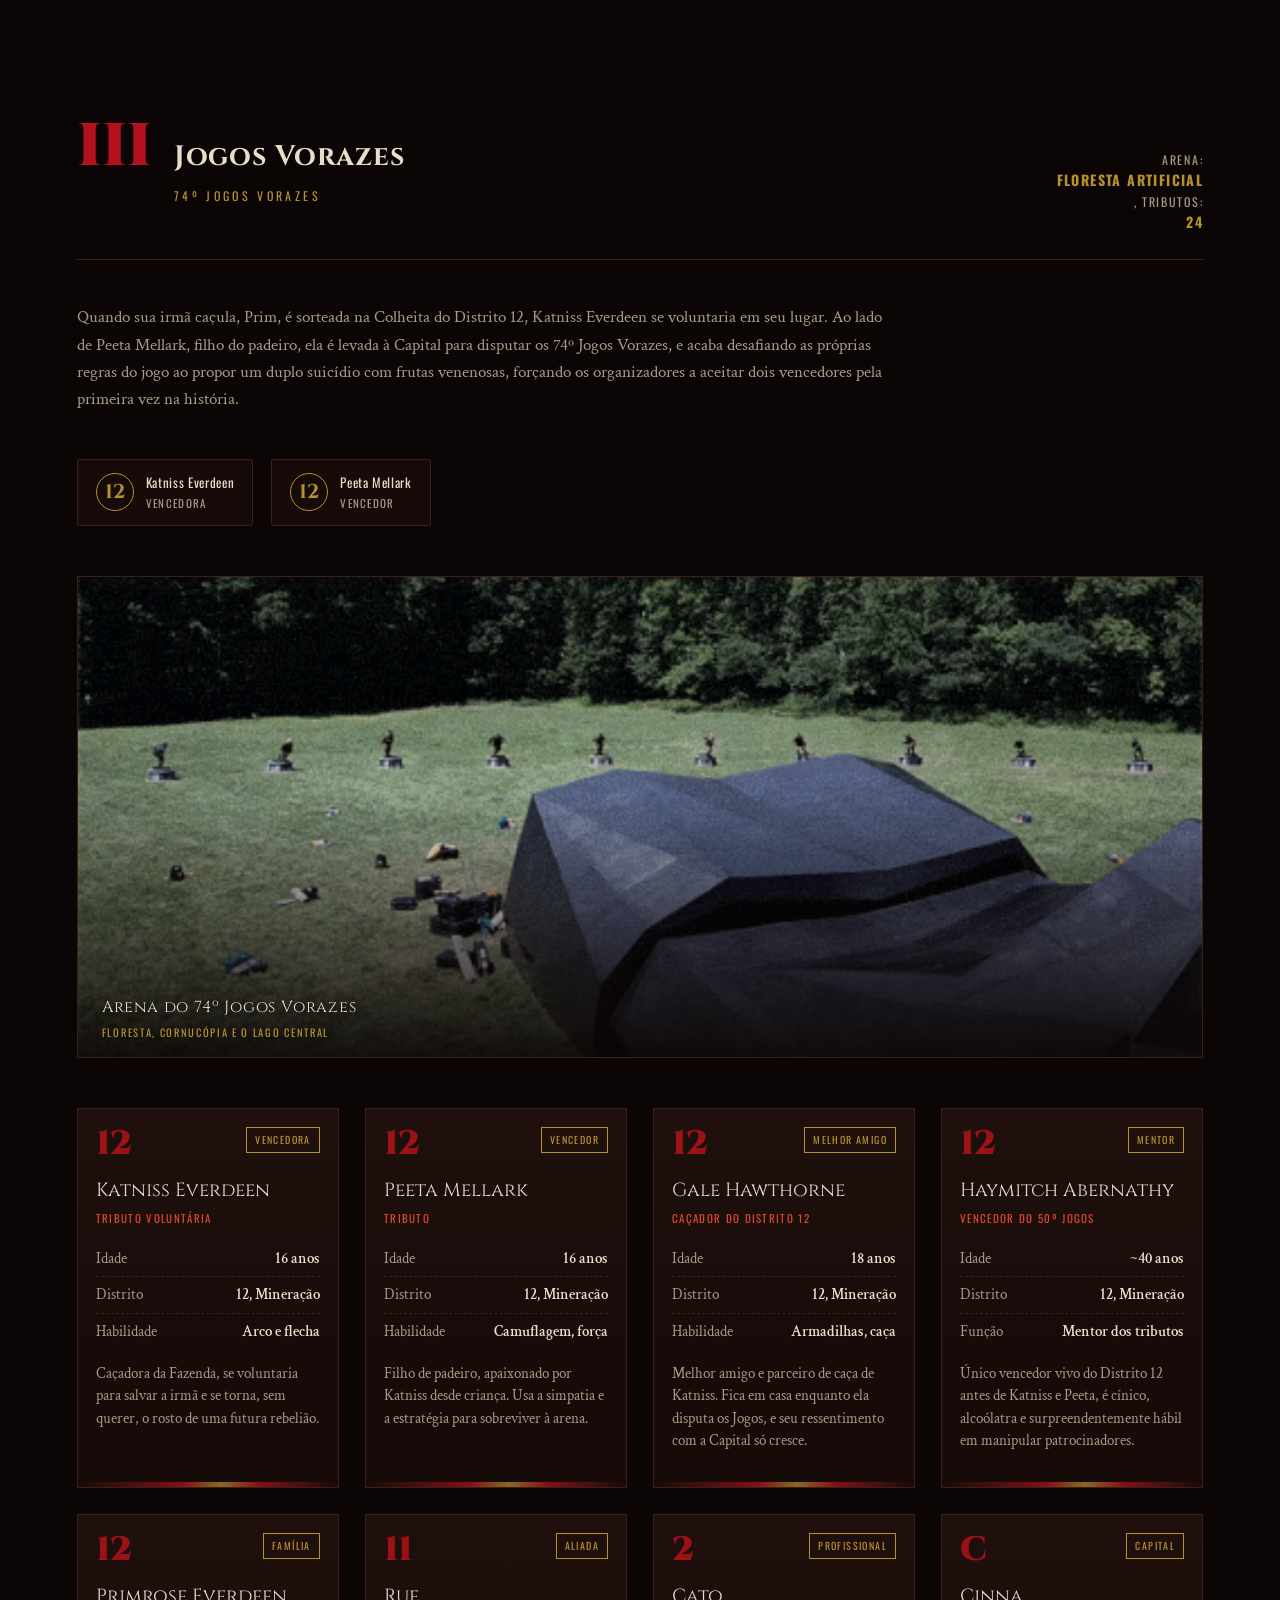
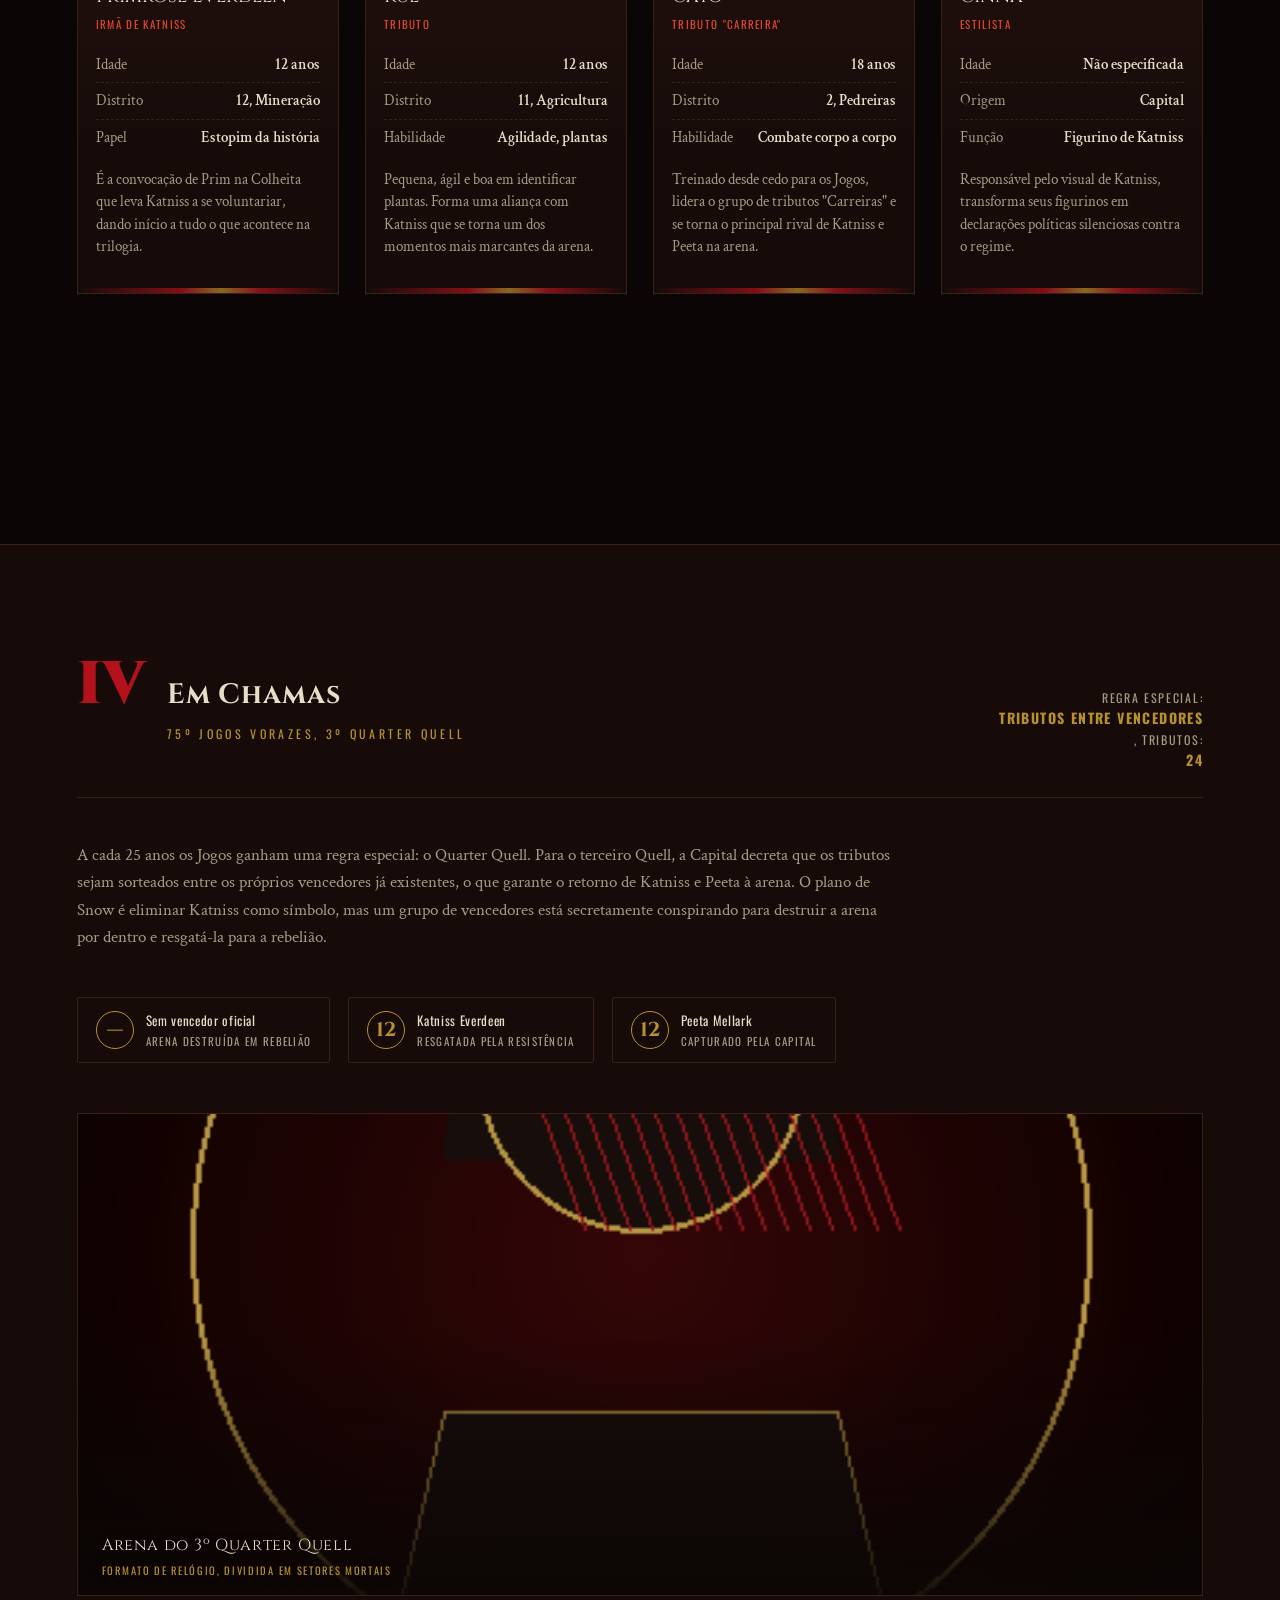
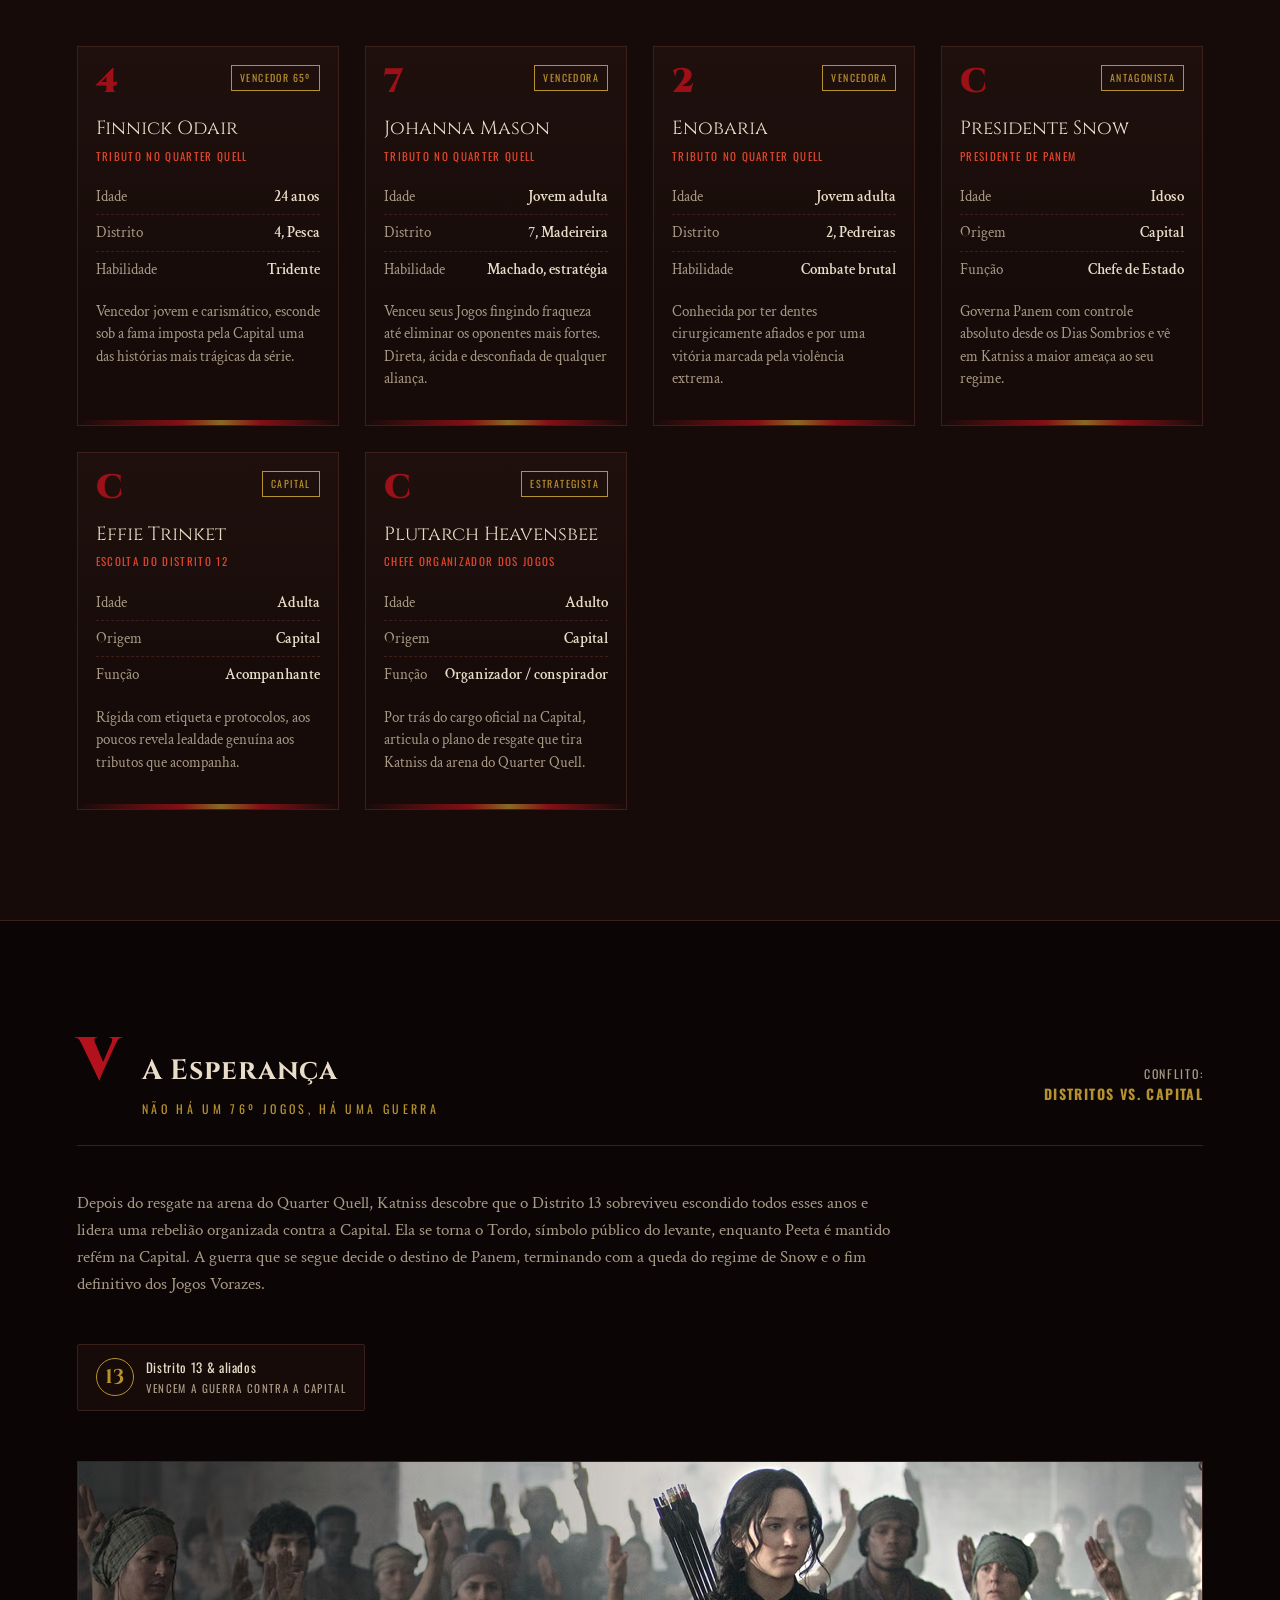
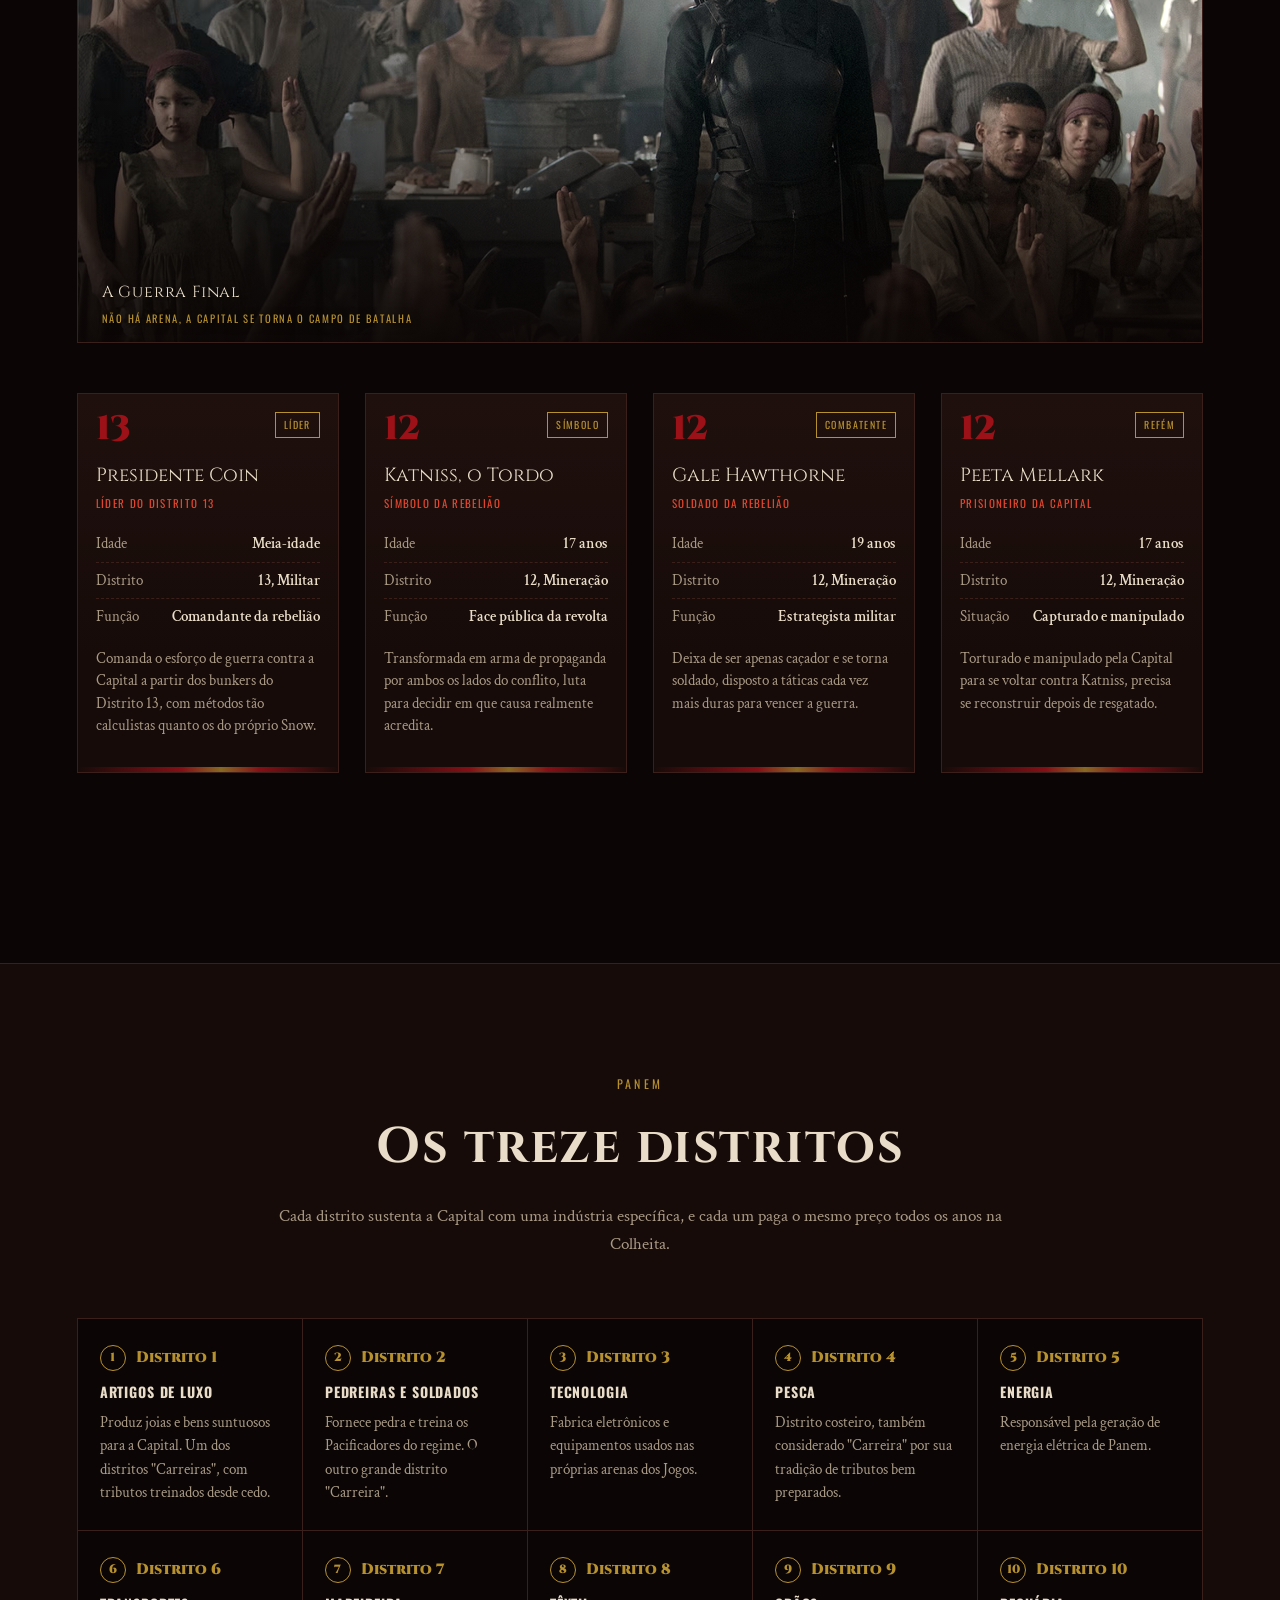
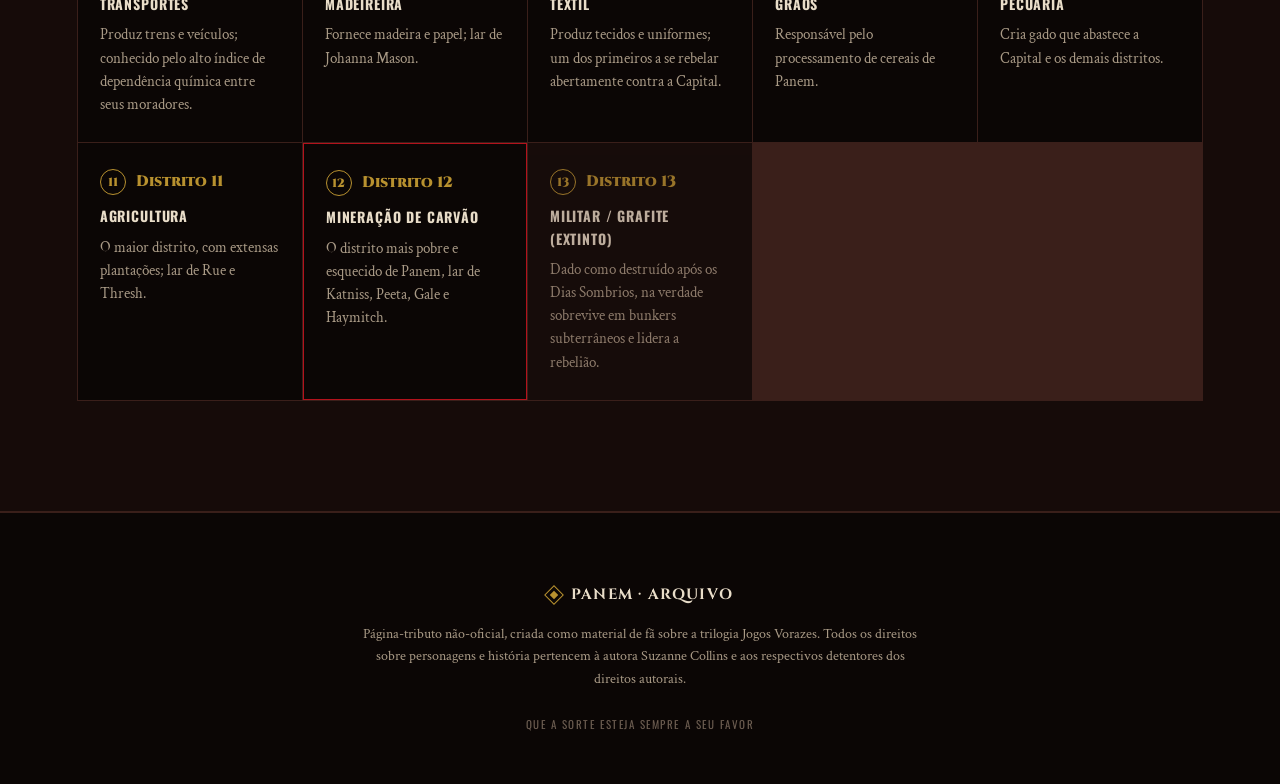
==== commit 235fb524: "atualizar fotos e proporção" ====
--- a/index.html
+++ b/index.html
@@ -160,7 +160,7 @@
       <article class="rcard" data-char="snow-jovem">
         <div class="rcard-top"><div class="rcard-district">C</div><div class="rcard-status">Mentor</div></div>
         <div class="rcard-portrait">
-          <img src="src/image/CoriolanusSnow-Jovem.webp" alt="Coriolanus Snow (jovem)" loading="lazy"
+          <img src="src/image/CoriolanusSnow-Jovem.jpg" alt="Coriolanus Snow (jovem)" loading="lazy"
                onerror="this.onerror=null;this.src='src/image/placeholder.png';">
           <div class="p-caption">Coriolanus Snow<small>Mentor de Lucy Gray</small></div>
         </div>
@@ -318,7 +318,7 @@
       <article class="rcard" data-char="lenoredove">
         <div class="rcard-top"><div class="rcard-district">12</div><div class="rcard-status">Família</div></div>
         <div class="rcard-portrait">
-          <img src="src/image/Lenore_Dove.webp" alt="Lenore Dove Baird" loading="lazy"
+          <img src="src/image/Lenore_Dove.png" alt="Lenore Dove Baird" loading="lazy"
                onerror="this.onerror=null;this.src='src/image/placeholder.png';">
           <div class="p-caption">Lenore Dove Baird<small>Amor de Haymitch</small></div>
         </div>
@@ -476,7 +476,7 @@
       <article class="rcard" data-char="prim">
         <div class="rcard-top"><div class="rcard-district">12</div><div class="rcard-status">Família</div></div>
         <div class="rcard-portrait">
-          <img src="src/image/Primrose_Everdeen.webp" alt="Primrose Everdeen" loading="lazy"
+          <img src="src/image/Primrose_Everdeen.jpg" alt="Primrose Everdeen" loading="lazy"
                onerror="this.onerror=null;this.src='src/image/placeholder.png';">
           <div class="p-caption">Primrose Everdeen<small>Irmã de Katniss</small></div>
         </div>
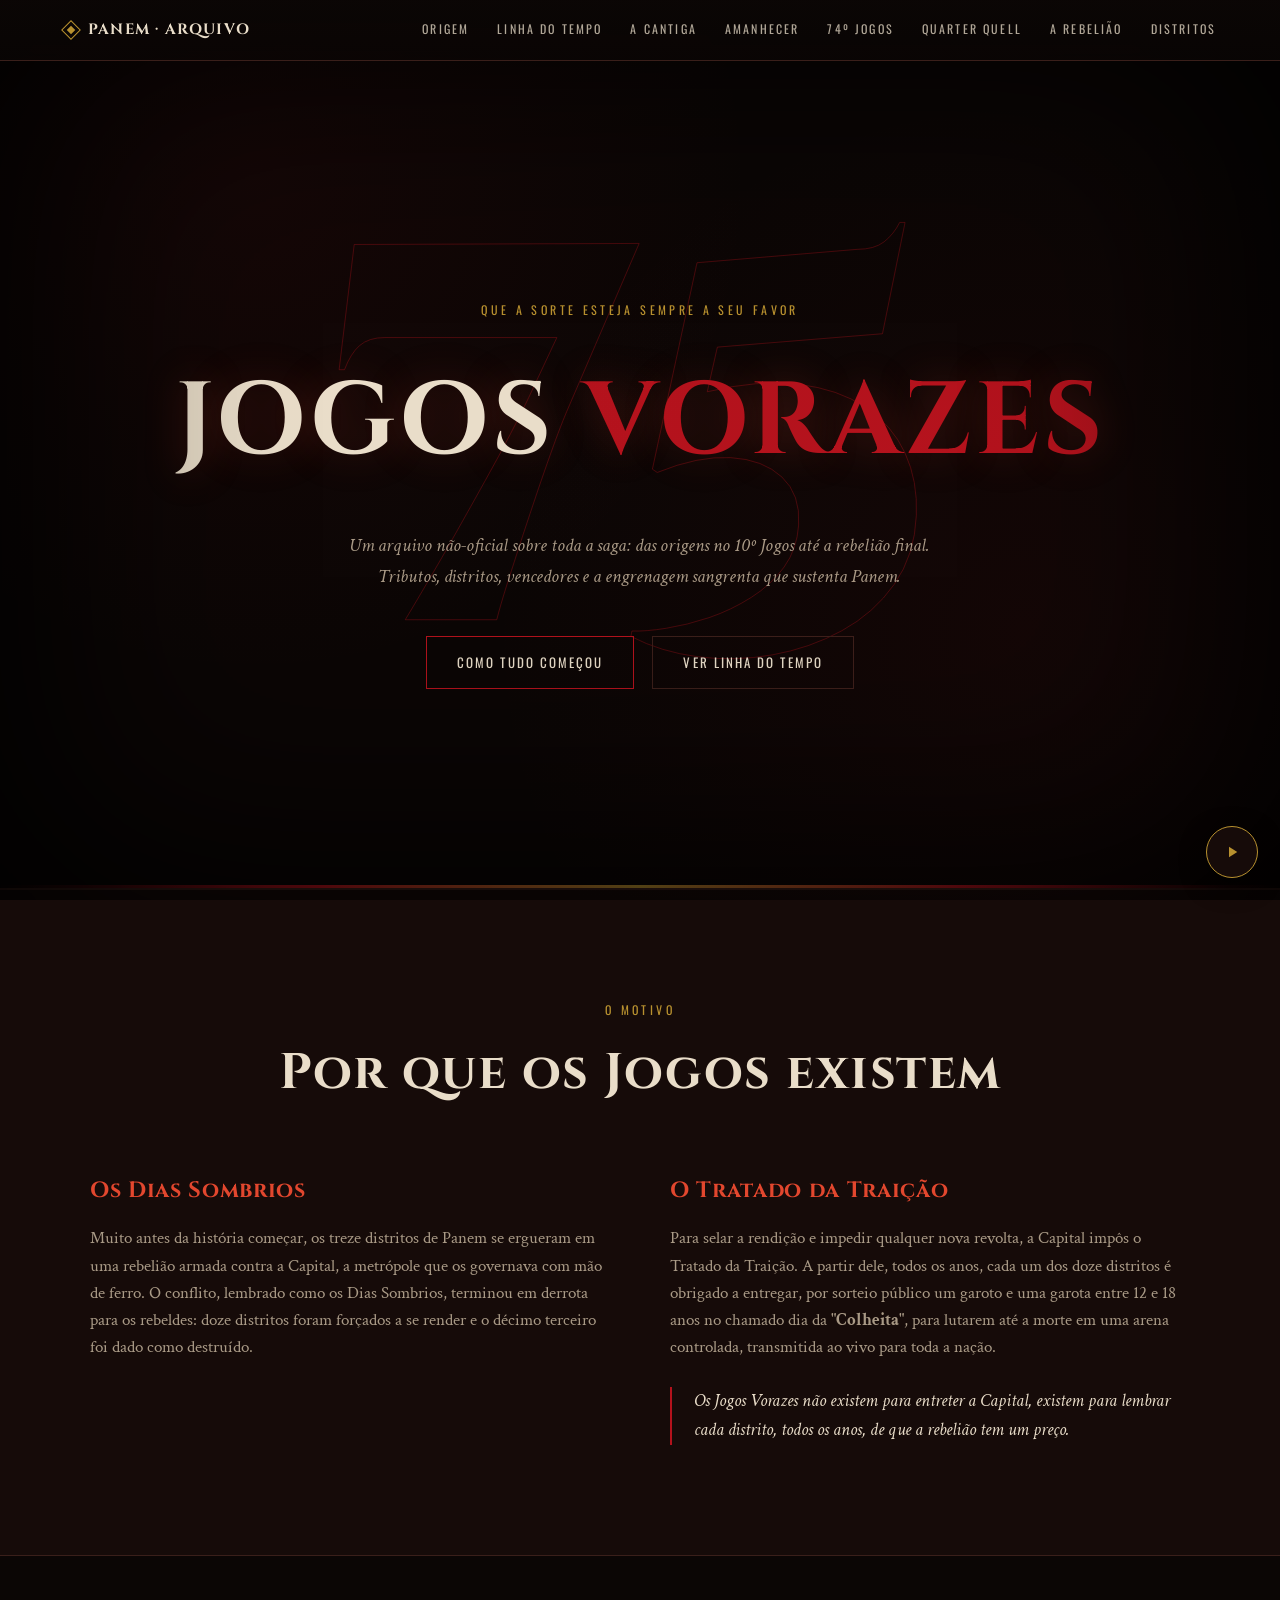
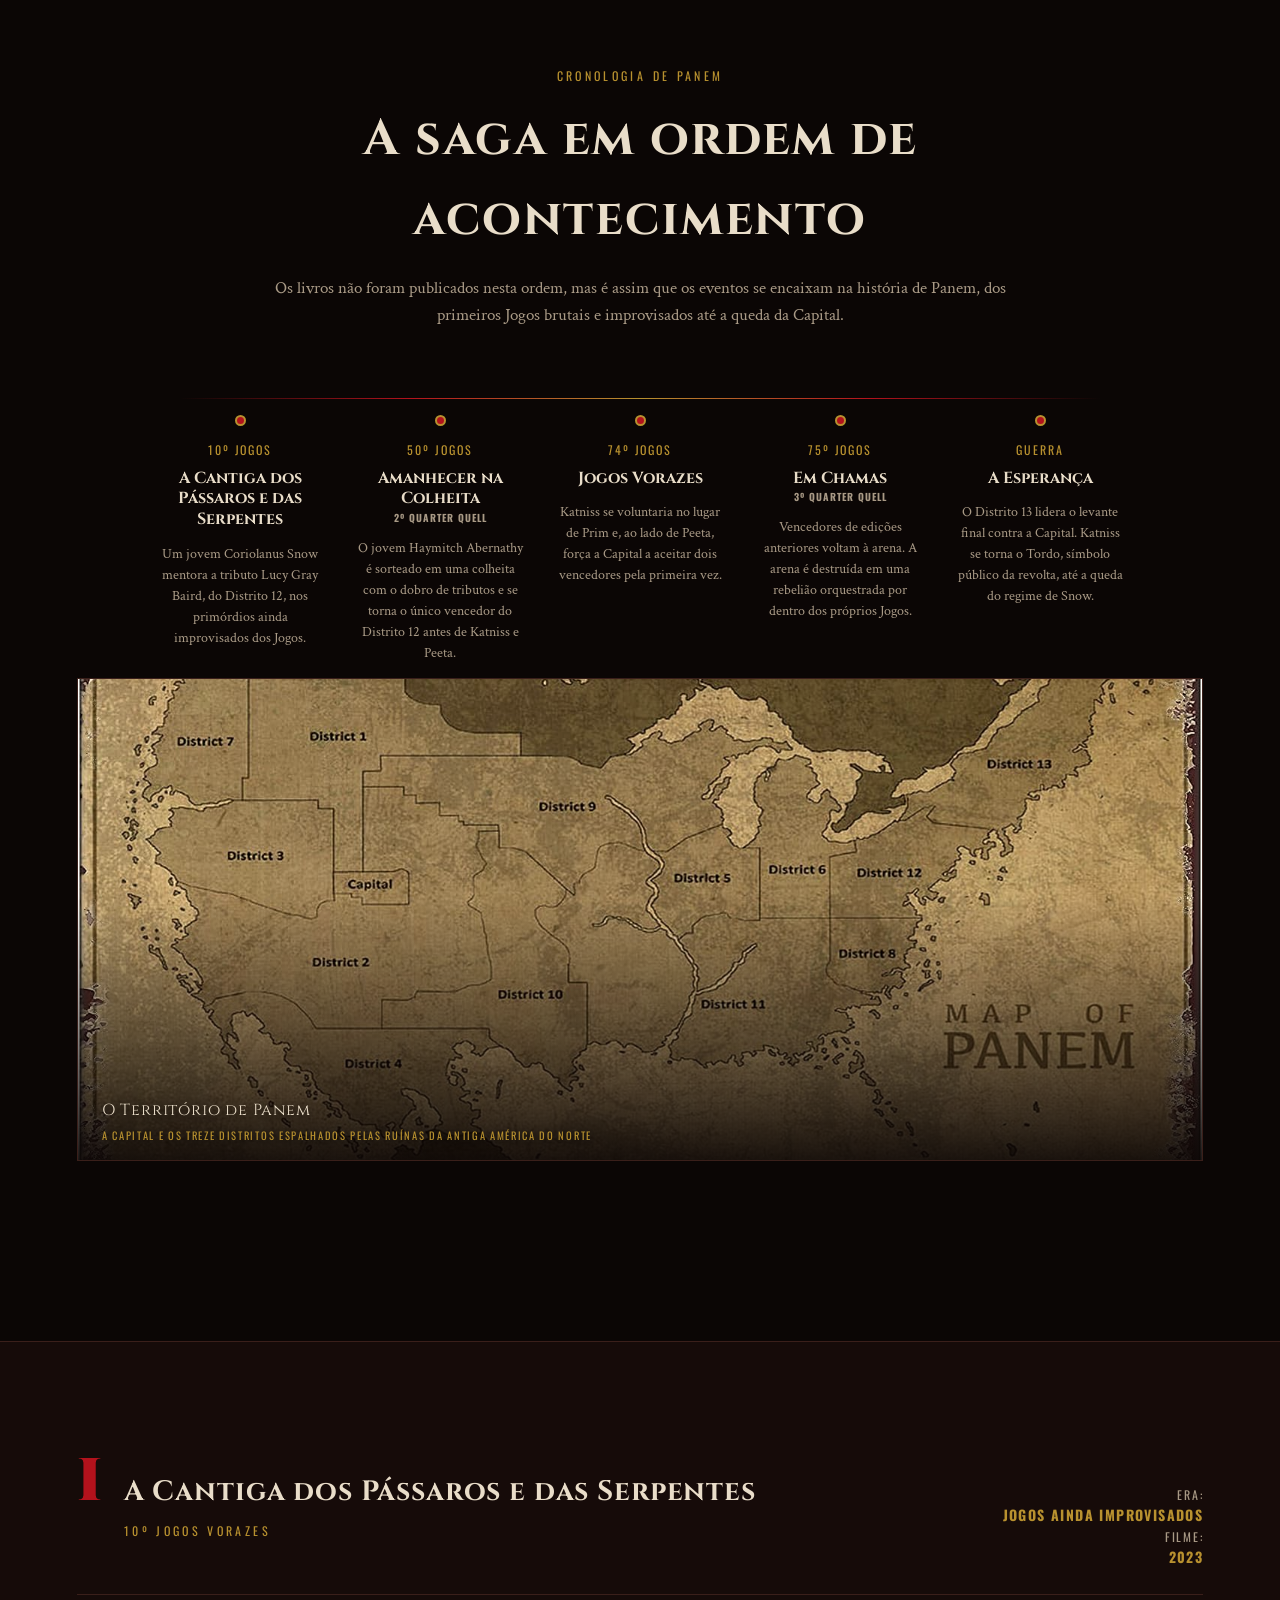
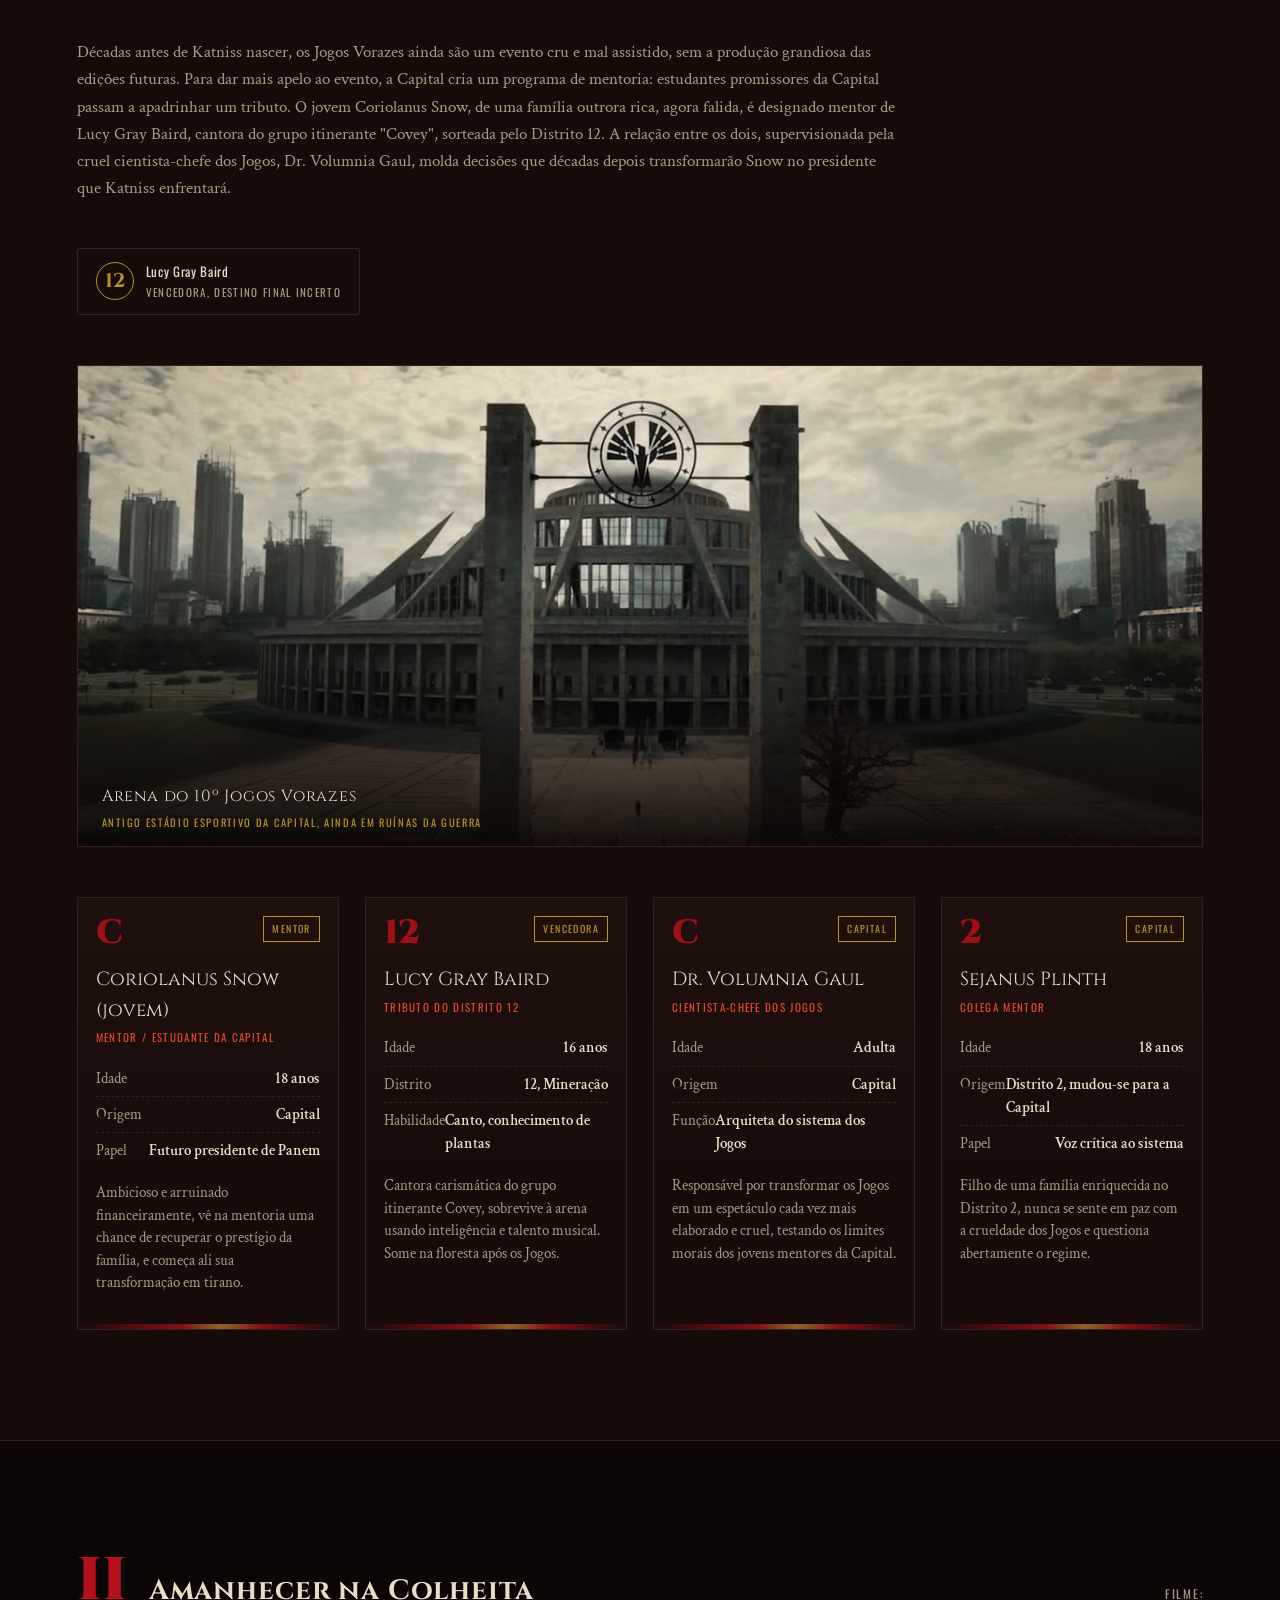
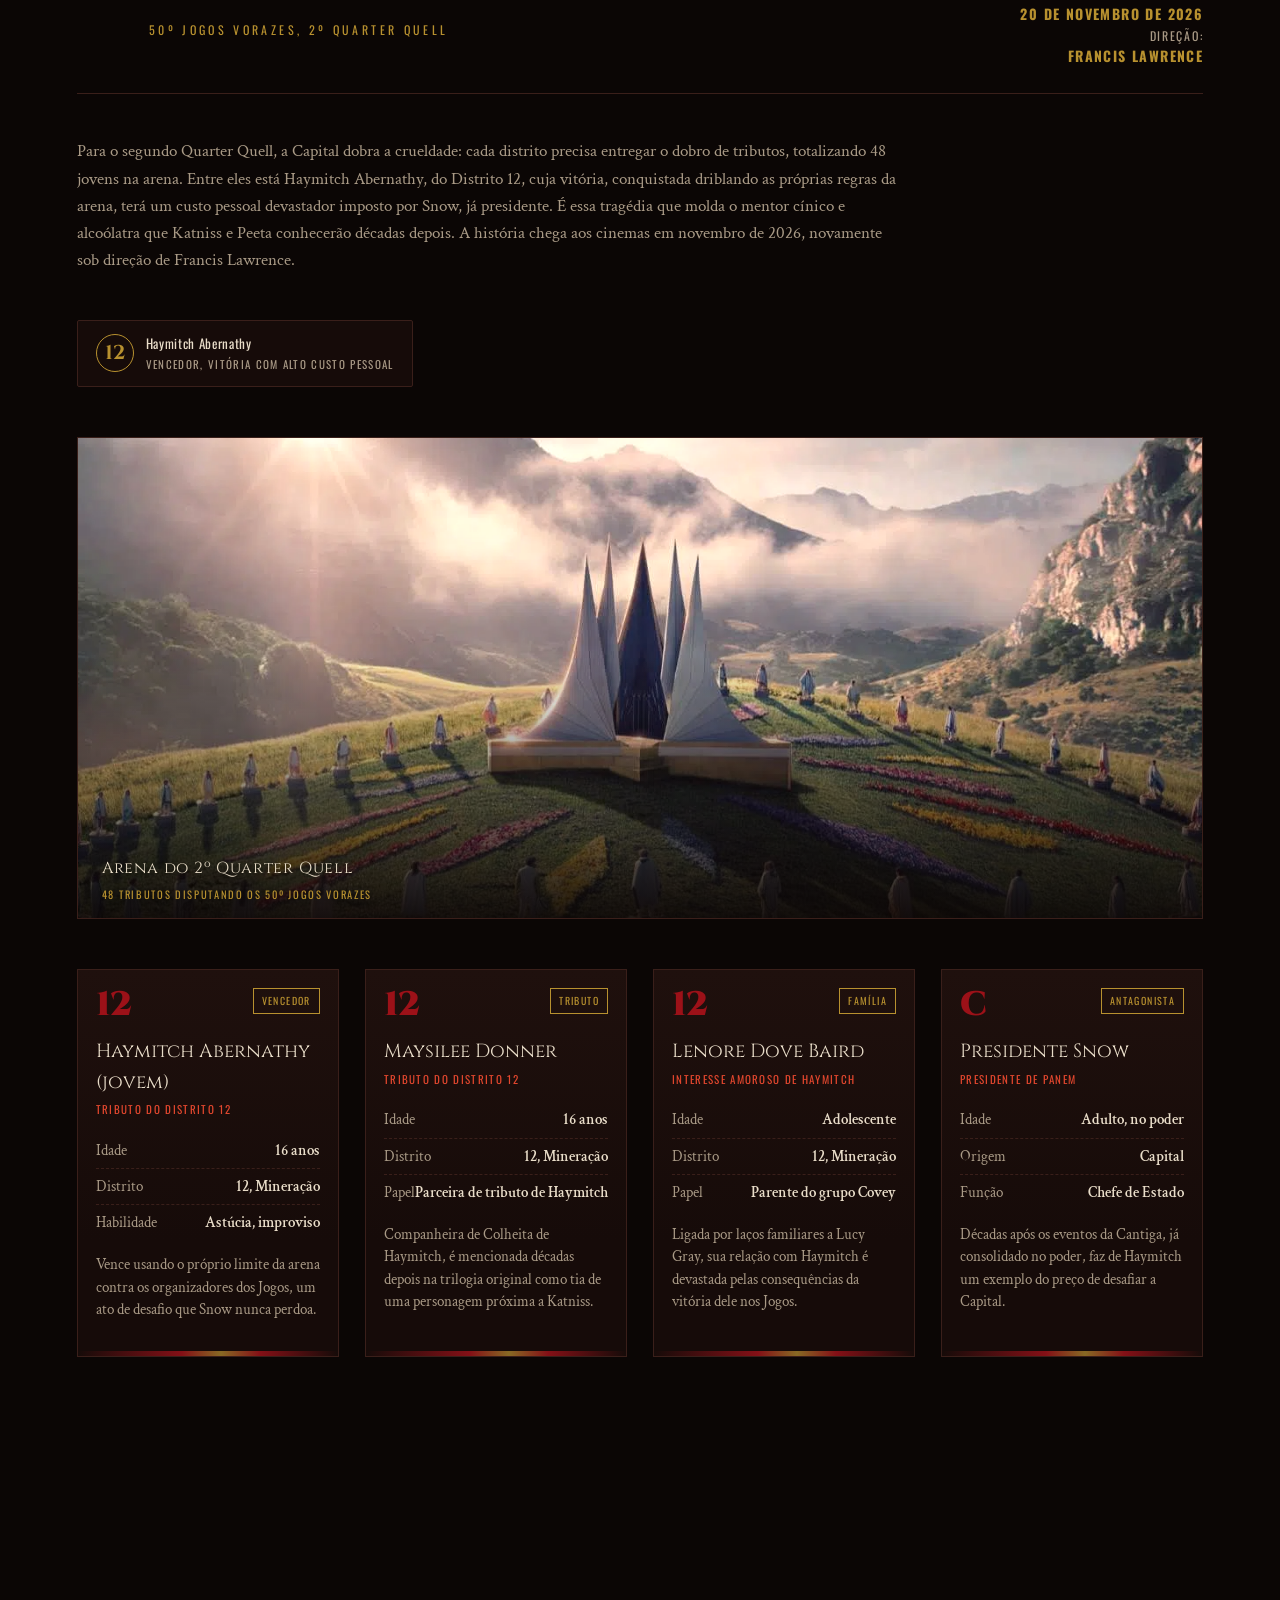
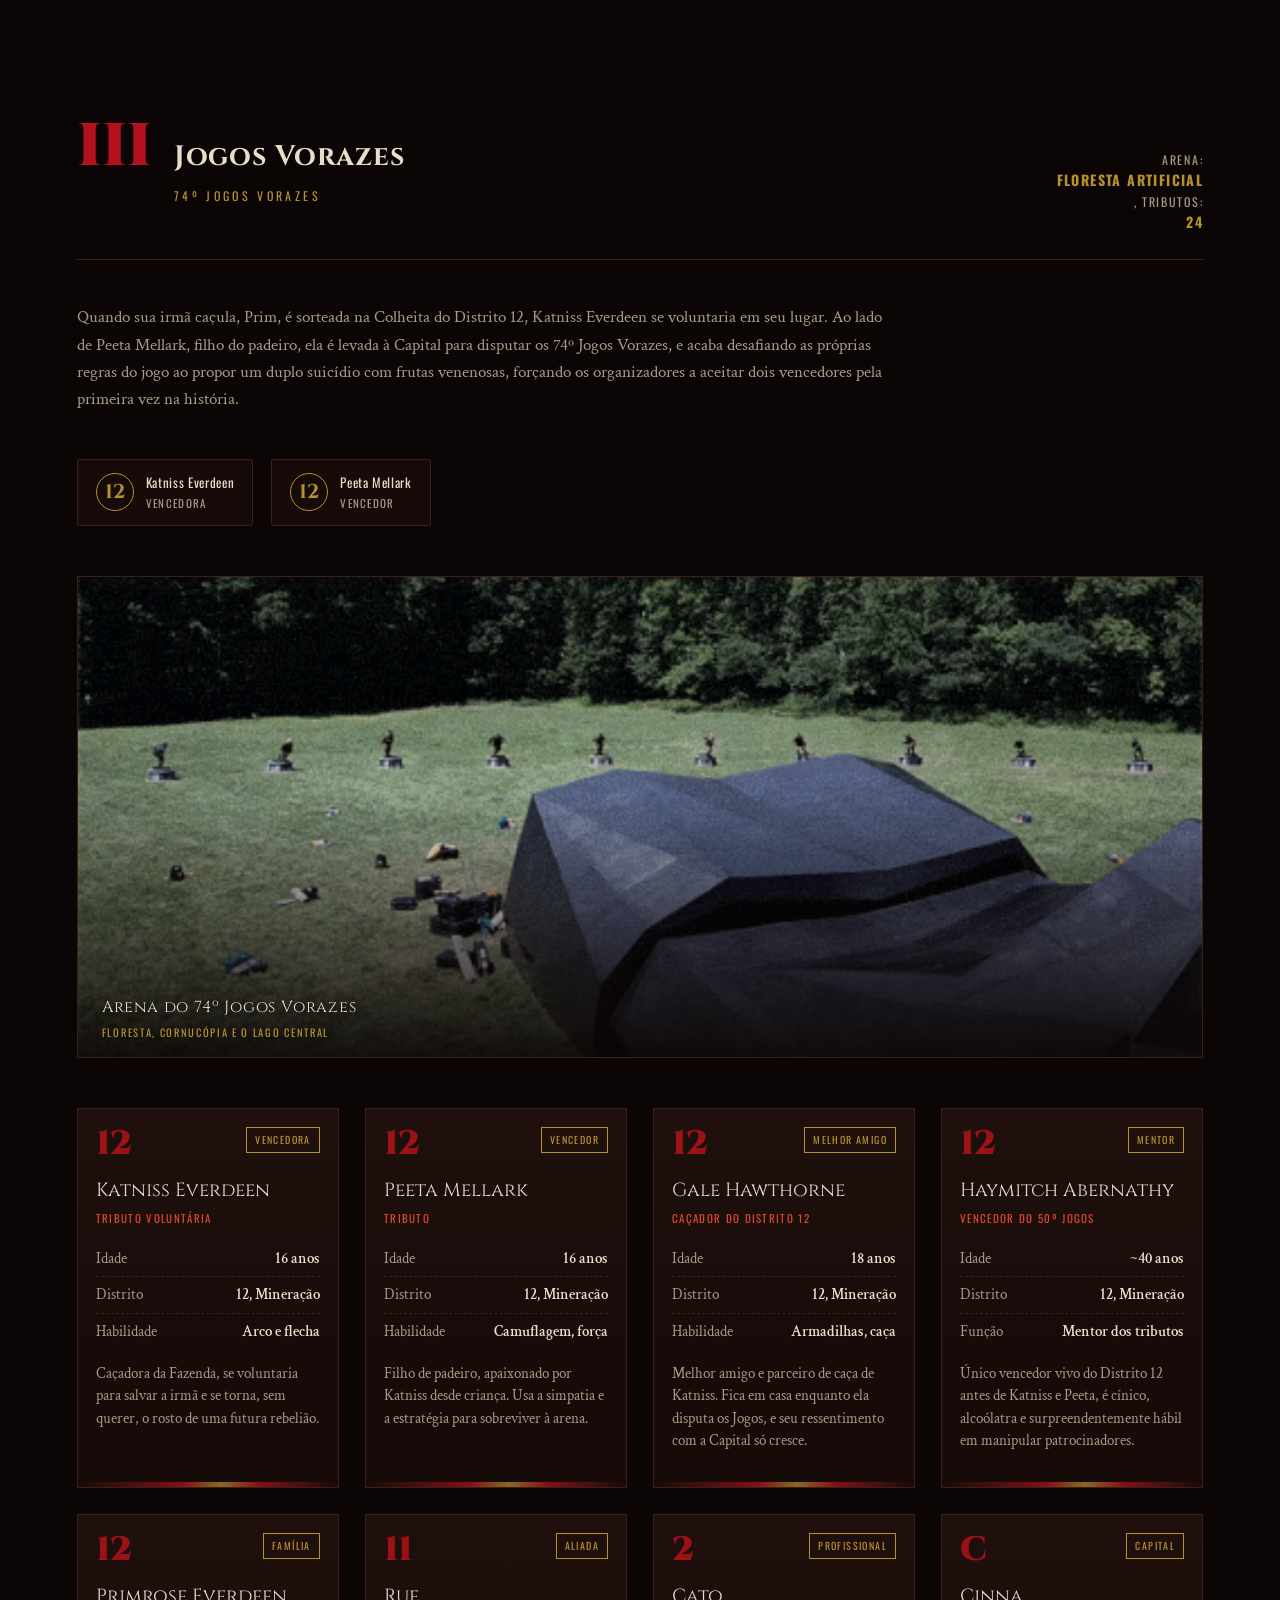
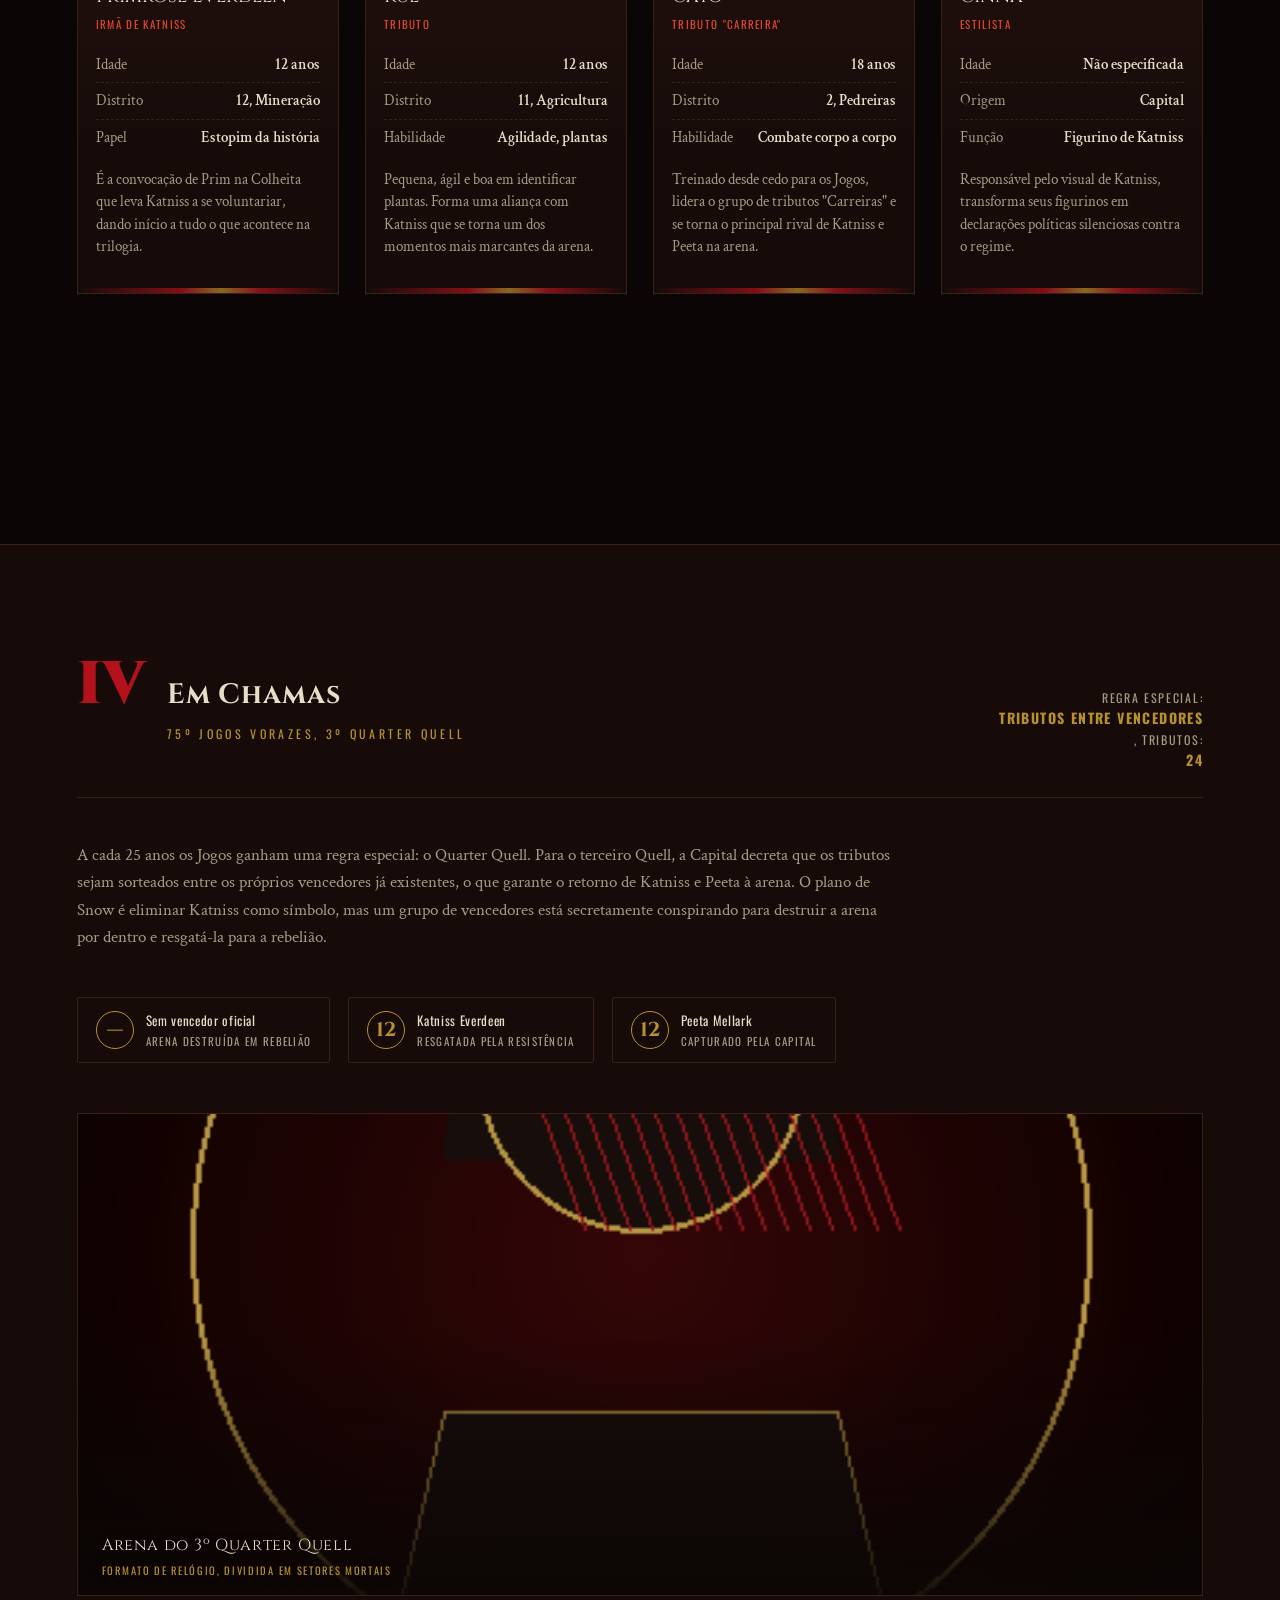
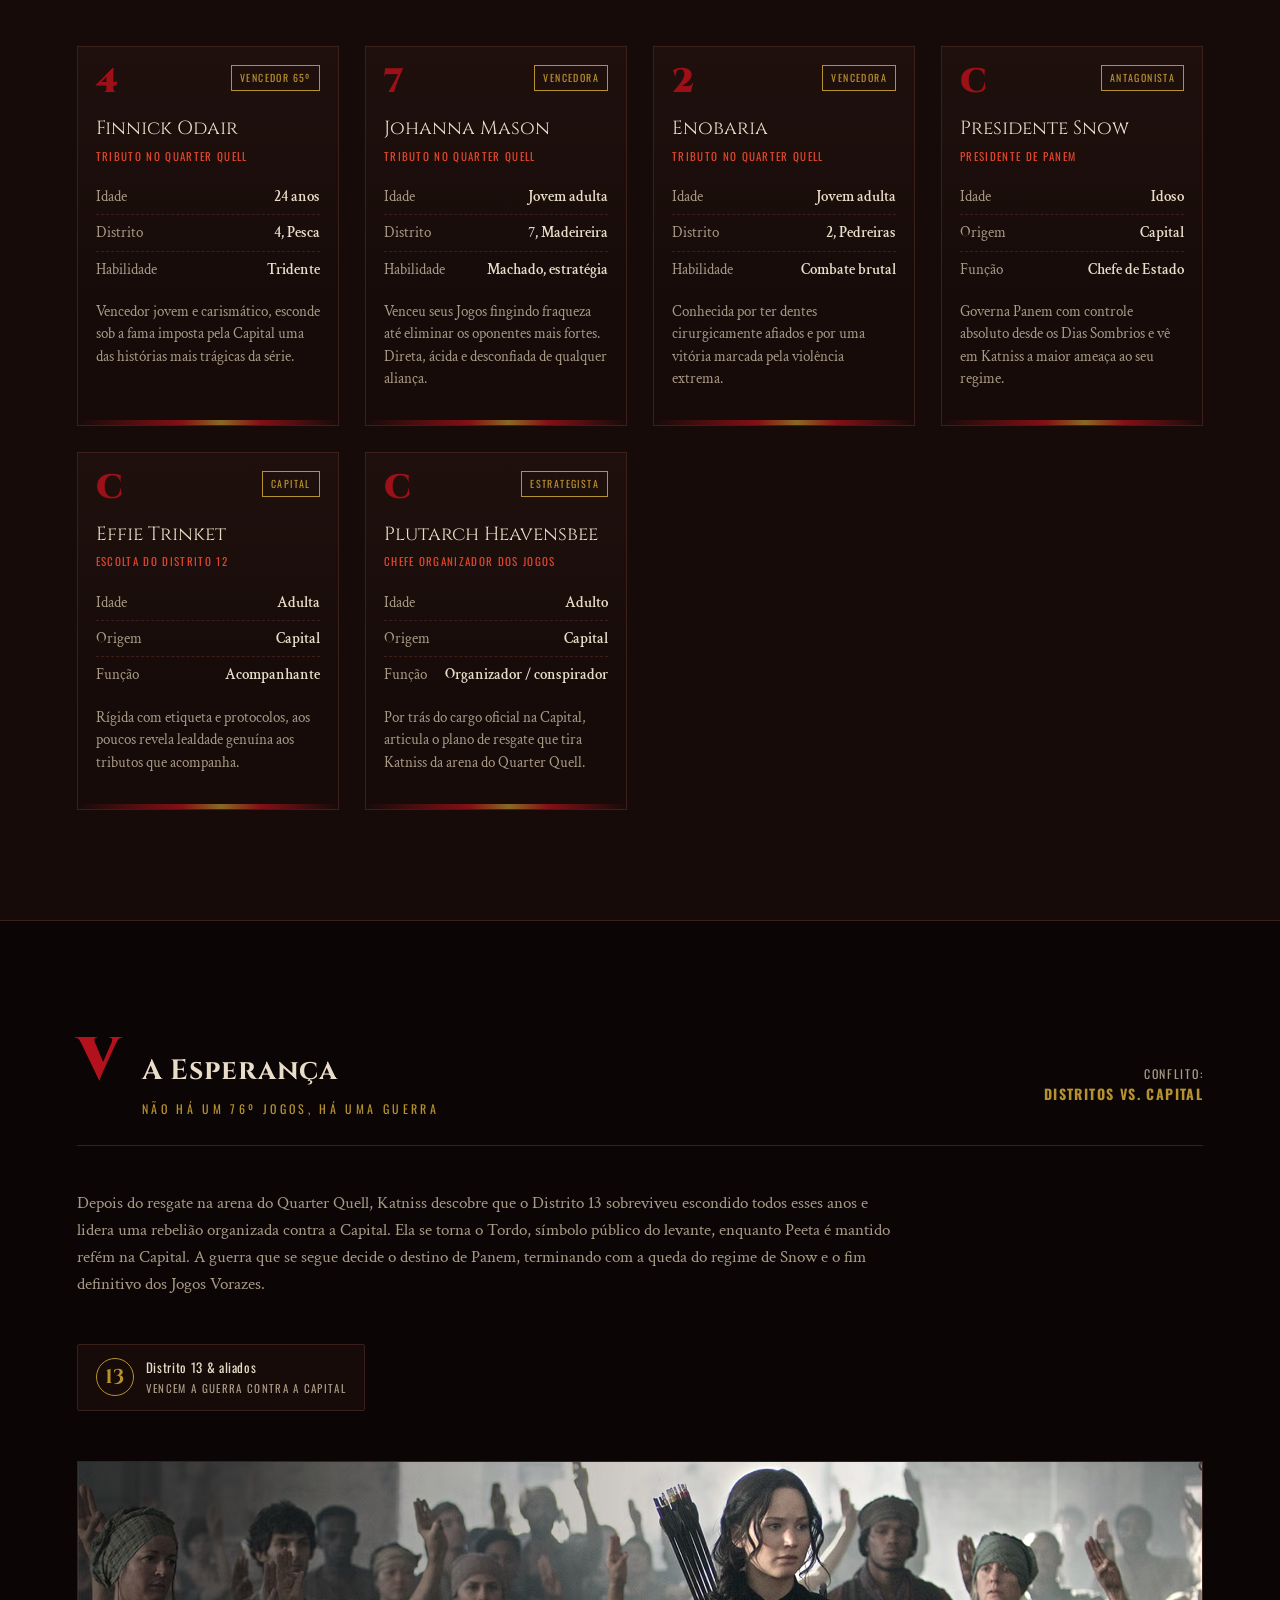
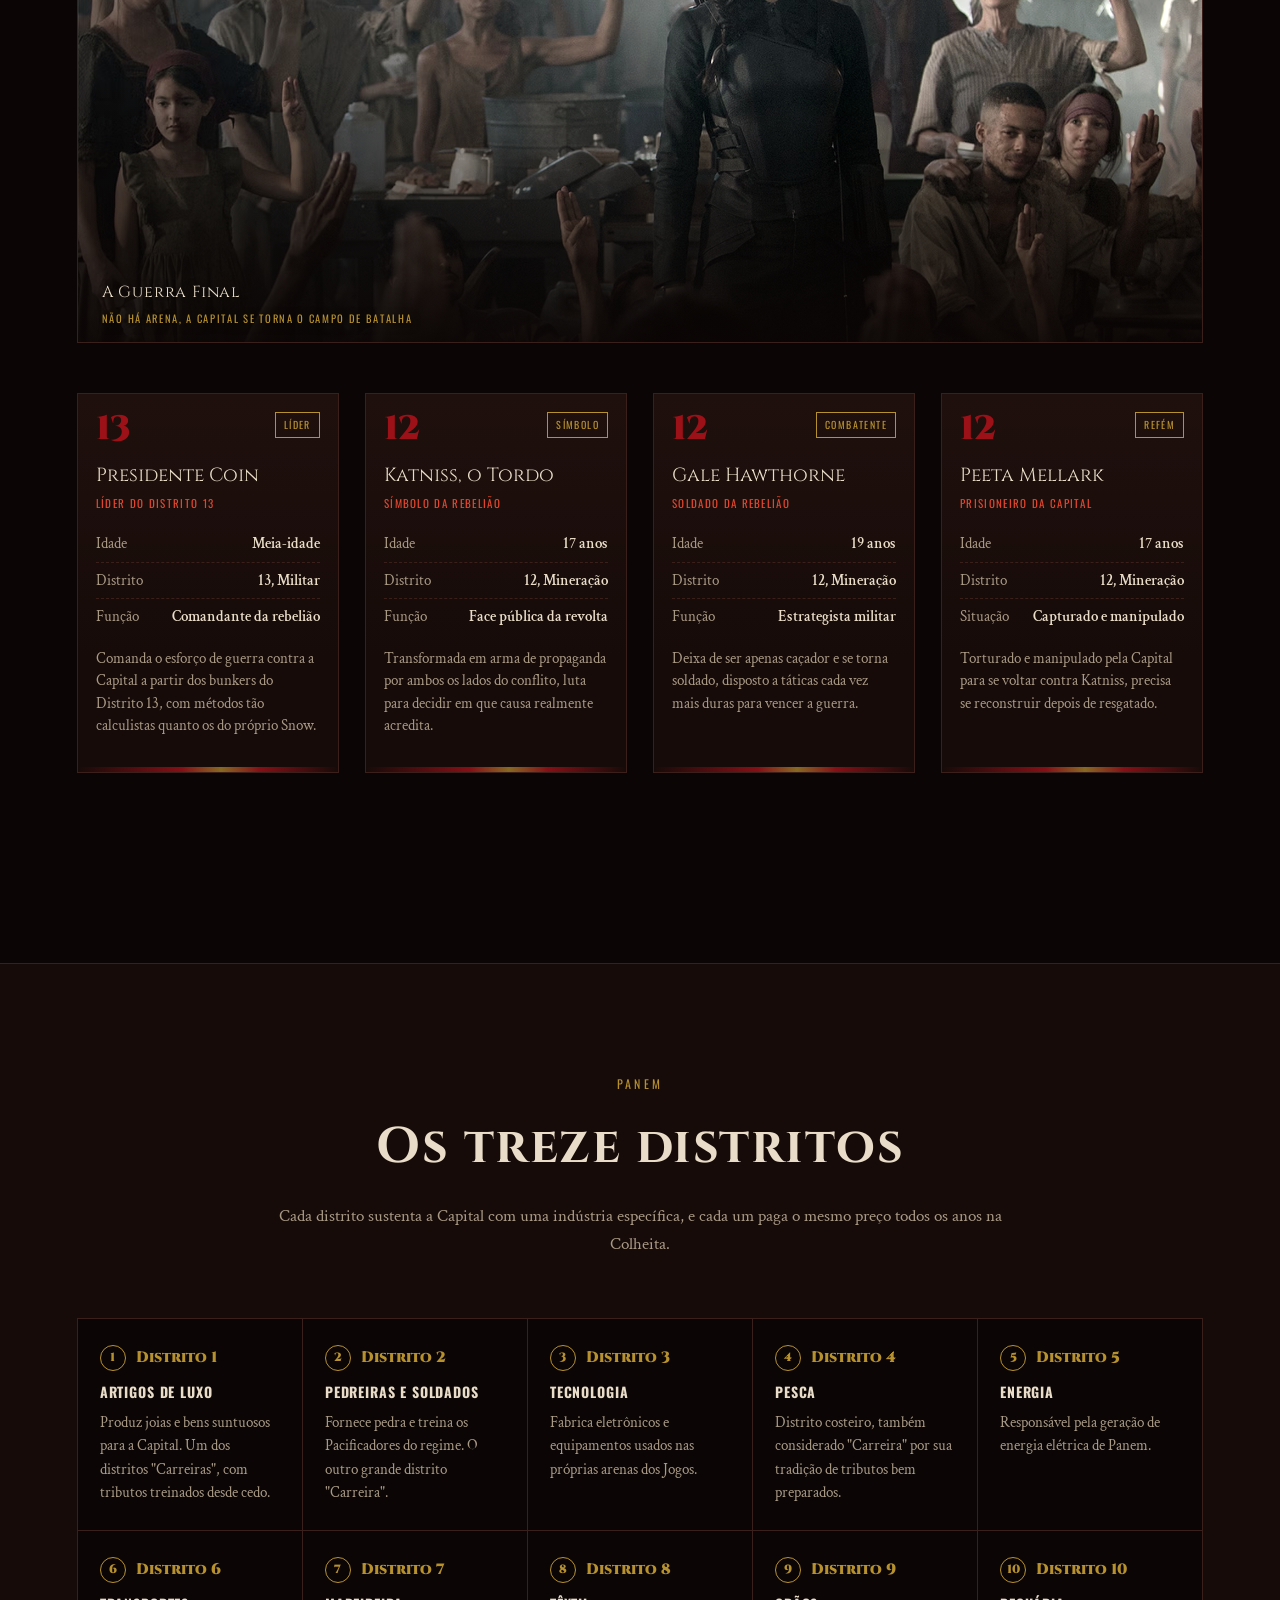
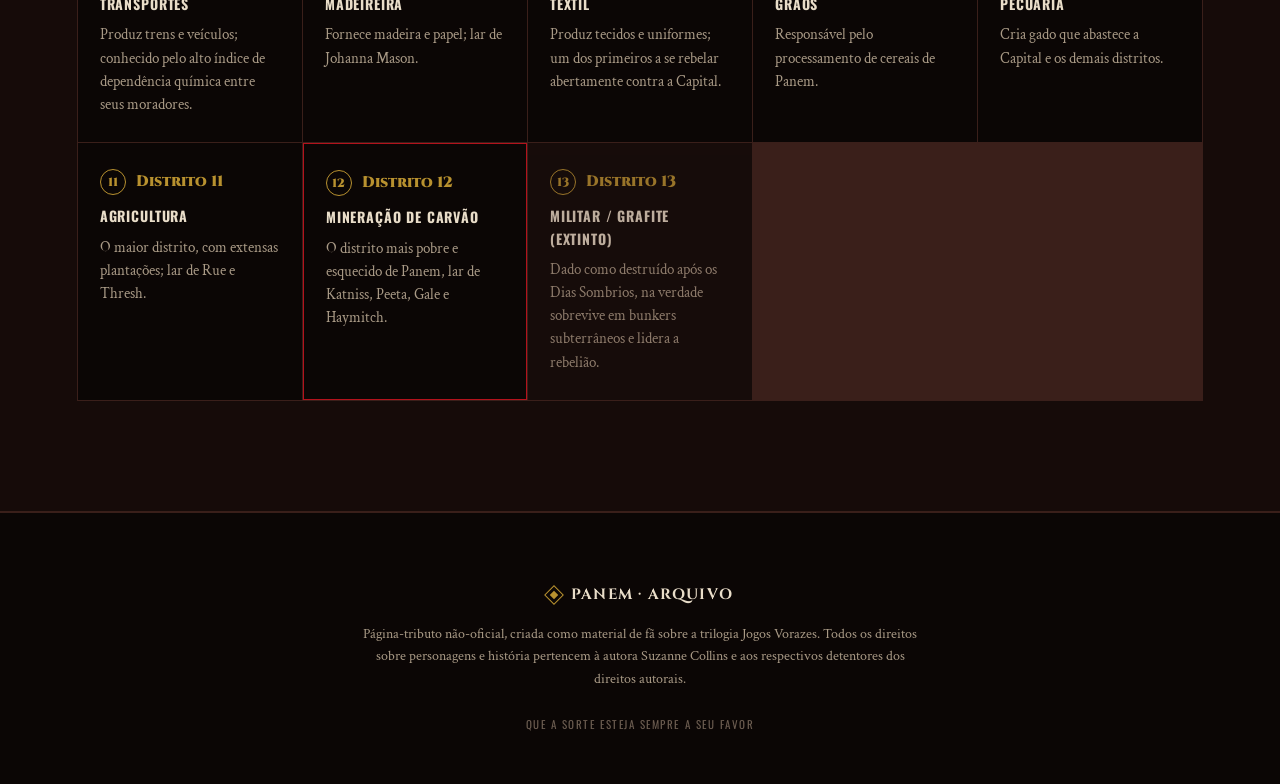
==== commit 21a601b7: "atualizar fotos e add audio" ====
--- a/index.html
+++ b/index.html
@@ -12,6 +12,14 @@
 
 <div class="grain"></div>
 <div class="vignette"></div>
+
+<!-- Player de música de fundo -->
+<!-- Troque o src abaixo pelo caminho do seu arquivo de música (mp3, ogg, etc) -->
+<audio id="trilha" src="src/audios/musica.mp3" loop preload="none"></audio>
+<button id="music-toggle" class="music-toggle" aria-label="Tocar/pausar música" type="button">
+  <svg id="icon-play" viewBox="0 0 24 24" width="18" height="18" fill="currentColor"><path d="M8 5v14l11-7z"/></svg>
+  <svg id="icon-pause" viewBox="0 0 24 24" width="18" height="18" fill="currentColor" style="display:none;"><path d="M6 5h4v14H6zM14 5h4v14h-4z"/></svg>
+</button>
 
 <!-- Menu de Navegação -->
 <nav>
@@ -160,7 +168,7 @@
       <article class="rcard" data-char="snow-jovem">
         <div class="rcard-top"><div class="rcard-district">C</div><div class="rcard-status">Mentor</div></div>
         <div class="rcard-portrait">
-          <img src="src/image/CoriolanusSnow-Jovem.jpg" alt="Coriolanus Snow (jovem)" loading="lazy"
+          <img src="src/image/CoriolanusSnow-Jovem.webp" alt="Coriolanus Snow (jovem)" loading="lazy"
                onerror="this.onerror=null;this.src='src/image/placeholder.png';">
           <div class="p-caption">Coriolanus Snow<small>Mentor de Lucy Gray</small></div>
         </div>
@@ -318,7 +326,7 @@
       <article class="rcard" data-char="lenoredove">
         <div class="rcard-top"><div class="rcard-district">12</div><div class="rcard-status">Família</div></div>
         <div class="rcard-portrait">
-          <img src="src/image/Lenore_Dove.png" alt="Lenore Dove Baird" loading="lazy"
+          <img src="src/image/Lenore_Dove.webp" alt="Lenore Dove Baird" loading="lazy"
                onerror="this.onerror=null;this.src='src/image/placeholder.png';">
           <div class="p-caption">Lenore Dove Baird<small>Amor de Haymitch</small></div>
         </div>
@@ -476,7 +484,7 @@
       <article class="rcard" data-char="prim">
         <div class="rcard-top"><div class="rcard-district">12</div><div class="rcard-status">Família</div></div>
         <div class="rcard-portrait">
-          <img src="src/image/Primrose_Everdeen.jpg" alt="Primrose Everdeen" loading="lazy"
+          <img src="src/image/Primrose_Everdeen.webp" alt="Primrose Everdeen" loading="lazy"
                onerror="this.onerror=null;this.src='src/image/placeholder.png';">
           <div class="p-caption">Primrose Everdeen<small>Irmã de Katniss</small></div>
         </div>
@@ -869,6 +877,39 @@
 
 
 <script>
+  // Player de música de fundo. Como os navegadores bloqueiam áudio
+  // automático com som, a trilha só começa quando a pessoa toca no botão.
+  (function () {
+    var audio = document.getElementById('trilha');
+    var botao = document.getElementById('music-toggle');
+    var iconePlay = document.getElementById('icon-play');
+    var iconePause = document.getElementById('icon-pause');
+
+    botao.addEventListener('click', function () {
+      if (audio.paused) {
+        audio.play().catch(function () {
+          // Se o arquivo ainda não foi colocado em src/audio/musica.mp3, nada acontece
+        });
+      } else {
+        audio.pause();
+      }
+    });
+
+    audio.addEventListener('play', function () {
+      iconePlay.style.display = 'none';
+      iconePause.style.display = 'block';
+      botao.classList.add('is-playing');
+    });
+
+    audio.addEventListener('pause', function () {
+      iconePlay.style.display = 'block';
+      iconePause.style.display = 'none';
+      botao.classList.remove('is-playing');
+    });
+  })();
+</script>
+
+<script>
   // No celular não existe "hover", então um toque no card
   // alterna a exibição da foto no lugar de passar o mouse.
   document.querySelectorAll('.rcard').forEach(function (card) {
--- a/style.css
+++ b/style.css
@@ -363,6 +363,33 @@
   footer p{color:var(--parchment-dim);font-size:14px;max-width:560px;margin:8px auto 0;}
   footer .credit{font-family:'Oswald';font-size:11px;letter-spacing:.14em;text-transform:uppercase;color:#6b5c50;margin-top:26px;}
 
+  /* ---------- player de música flutuante ---------- */
+  .music-toggle{
+    position:fixed;
+    right:22px;bottom:22px;z-index:30;
+    width:52px;height:52px;border-radius:50%;
+    display:flex;align-items:center;justify-content:center;
+    background:var(--bg-panel);
+    border:1px solid var(--gold);
+    color:var(--gold);
+    cursor:pointer;
+    transition:transform .25s ease, box-shadow .25s ease, border-color .25s ease;
+    box-shadow:0 8px 24px rgba(0,0,0,.5);
+  }
+  .music-toggle:hover{
+    transform:translateY(-3px);
+    border-color:var(--crimson);
+  }
+  .music-toggle.is-playing{
+    animation:musicPulse 2.2s ease-in-out infinite;
+    border-color:var(--crimson);
+    color:var(--ember);
+  }
+  @keyframes musicPulse{
+    0%,100%{box-shadow:0 8px 24px rgba(0,0,0,.5), 0 0 0 0 rgba(179,18,28,.4);}
+    50%{box-shadow:0 8px 24px rgba(0,0,0,.5), 0 0 0 10px rgba(179,18,28,0);}
+  }
+
   ::-webkit-scrollbar{width:9px;}
   ::-webkit-scrollbar-track{background:var(--bg-black);}
   ::-webkit-scrollbar-thumb{background:var(--blood);}
